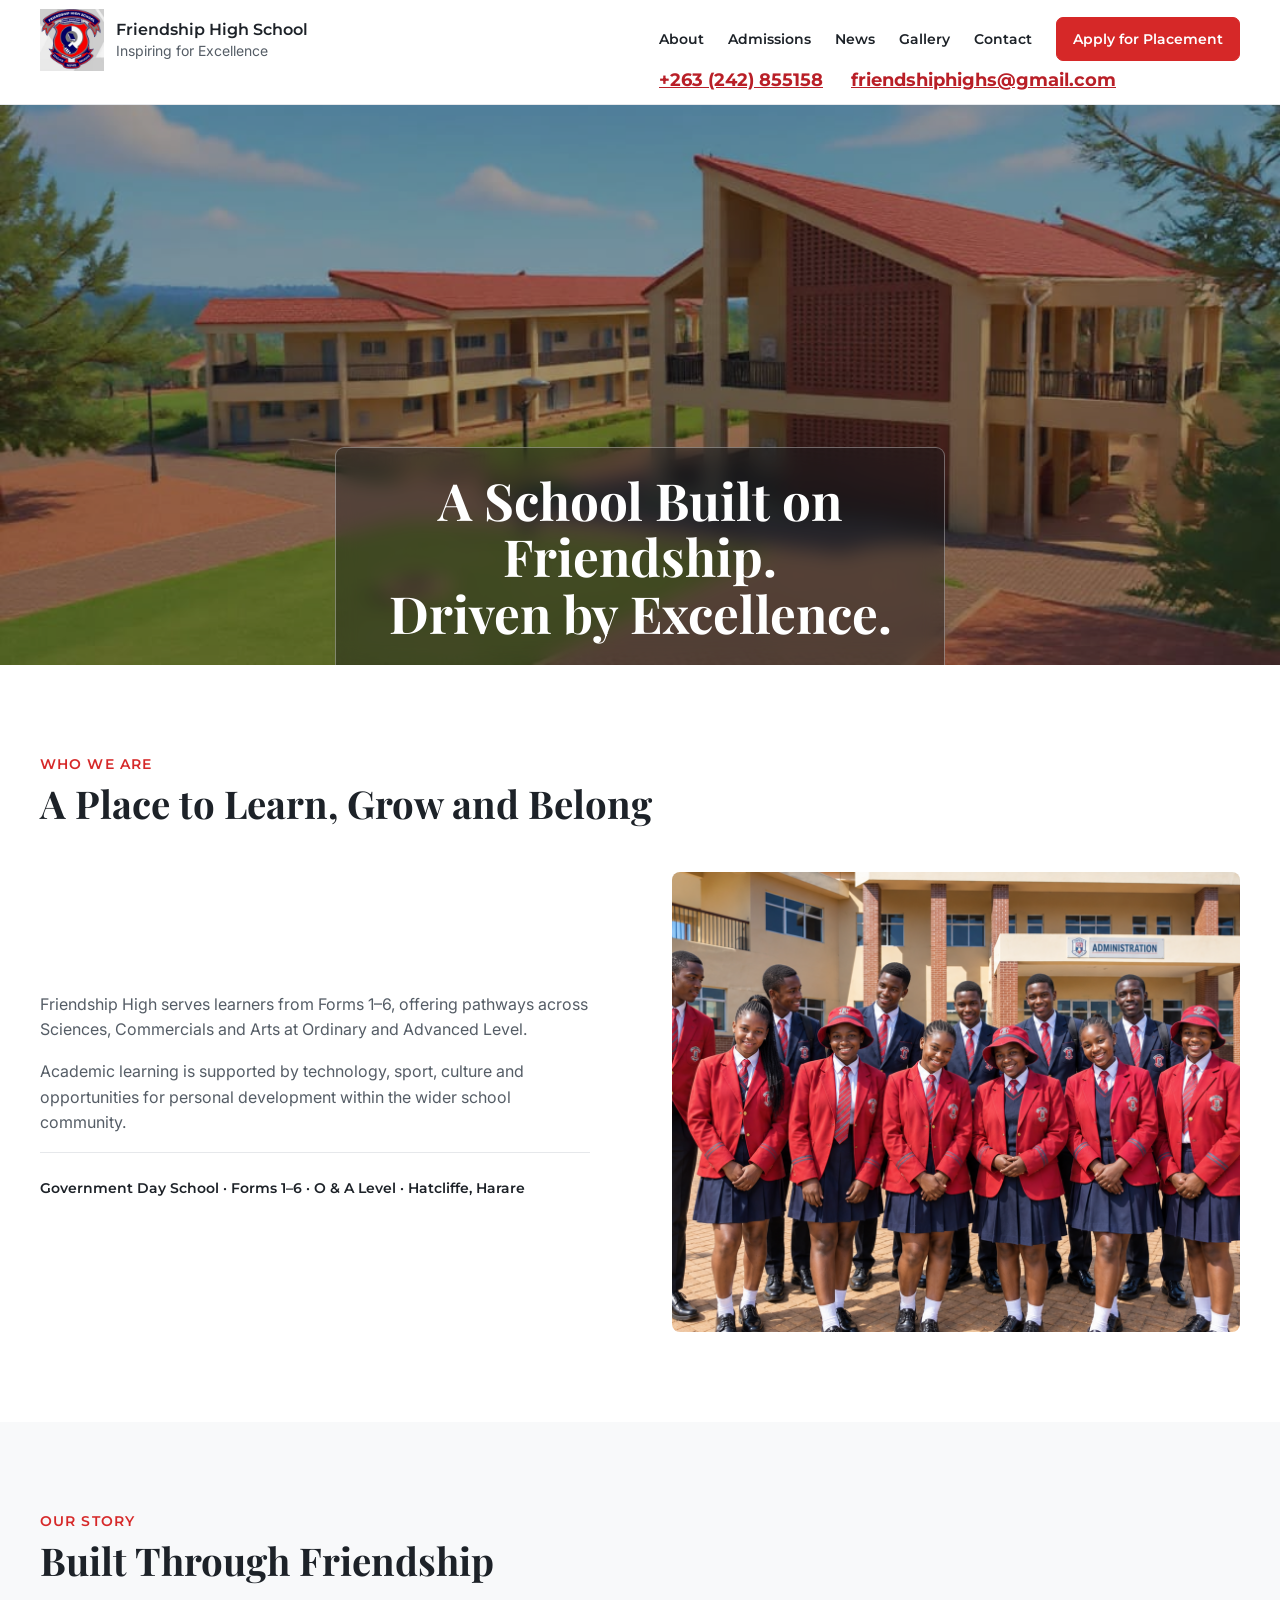
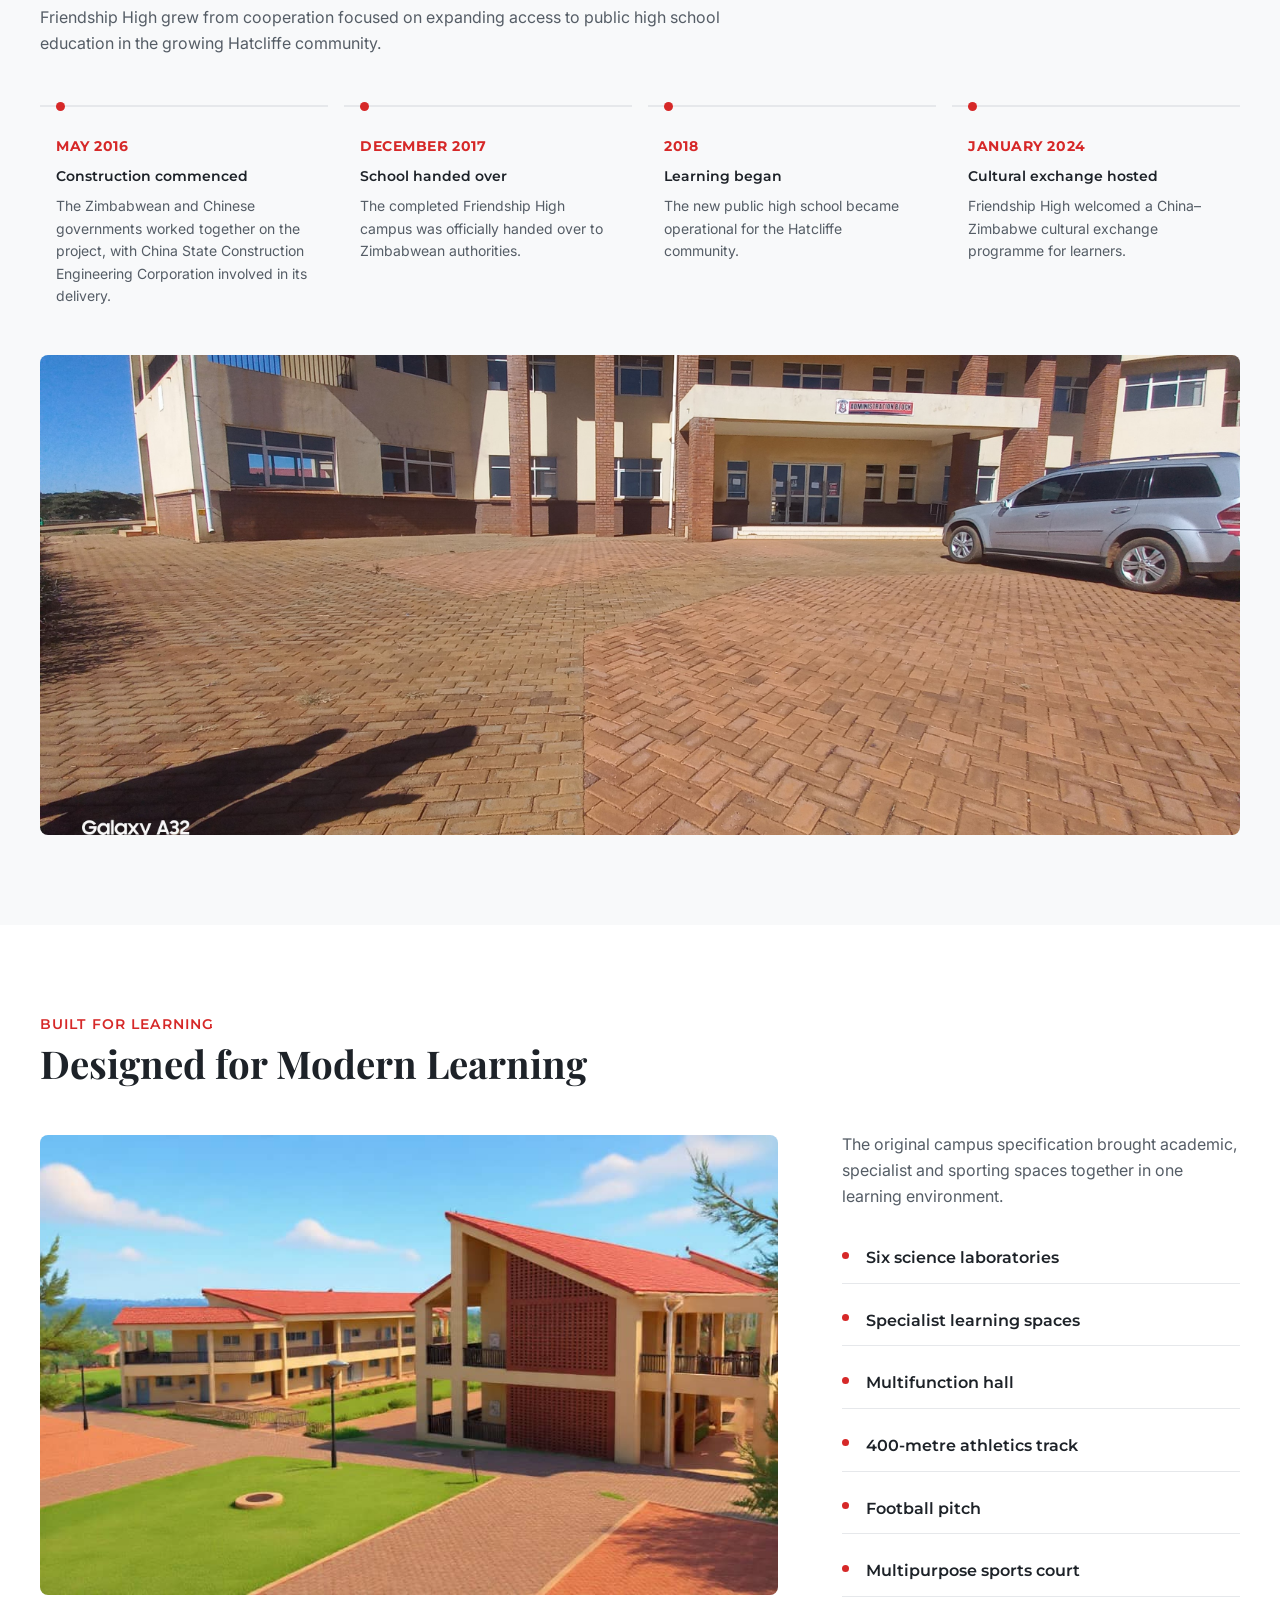
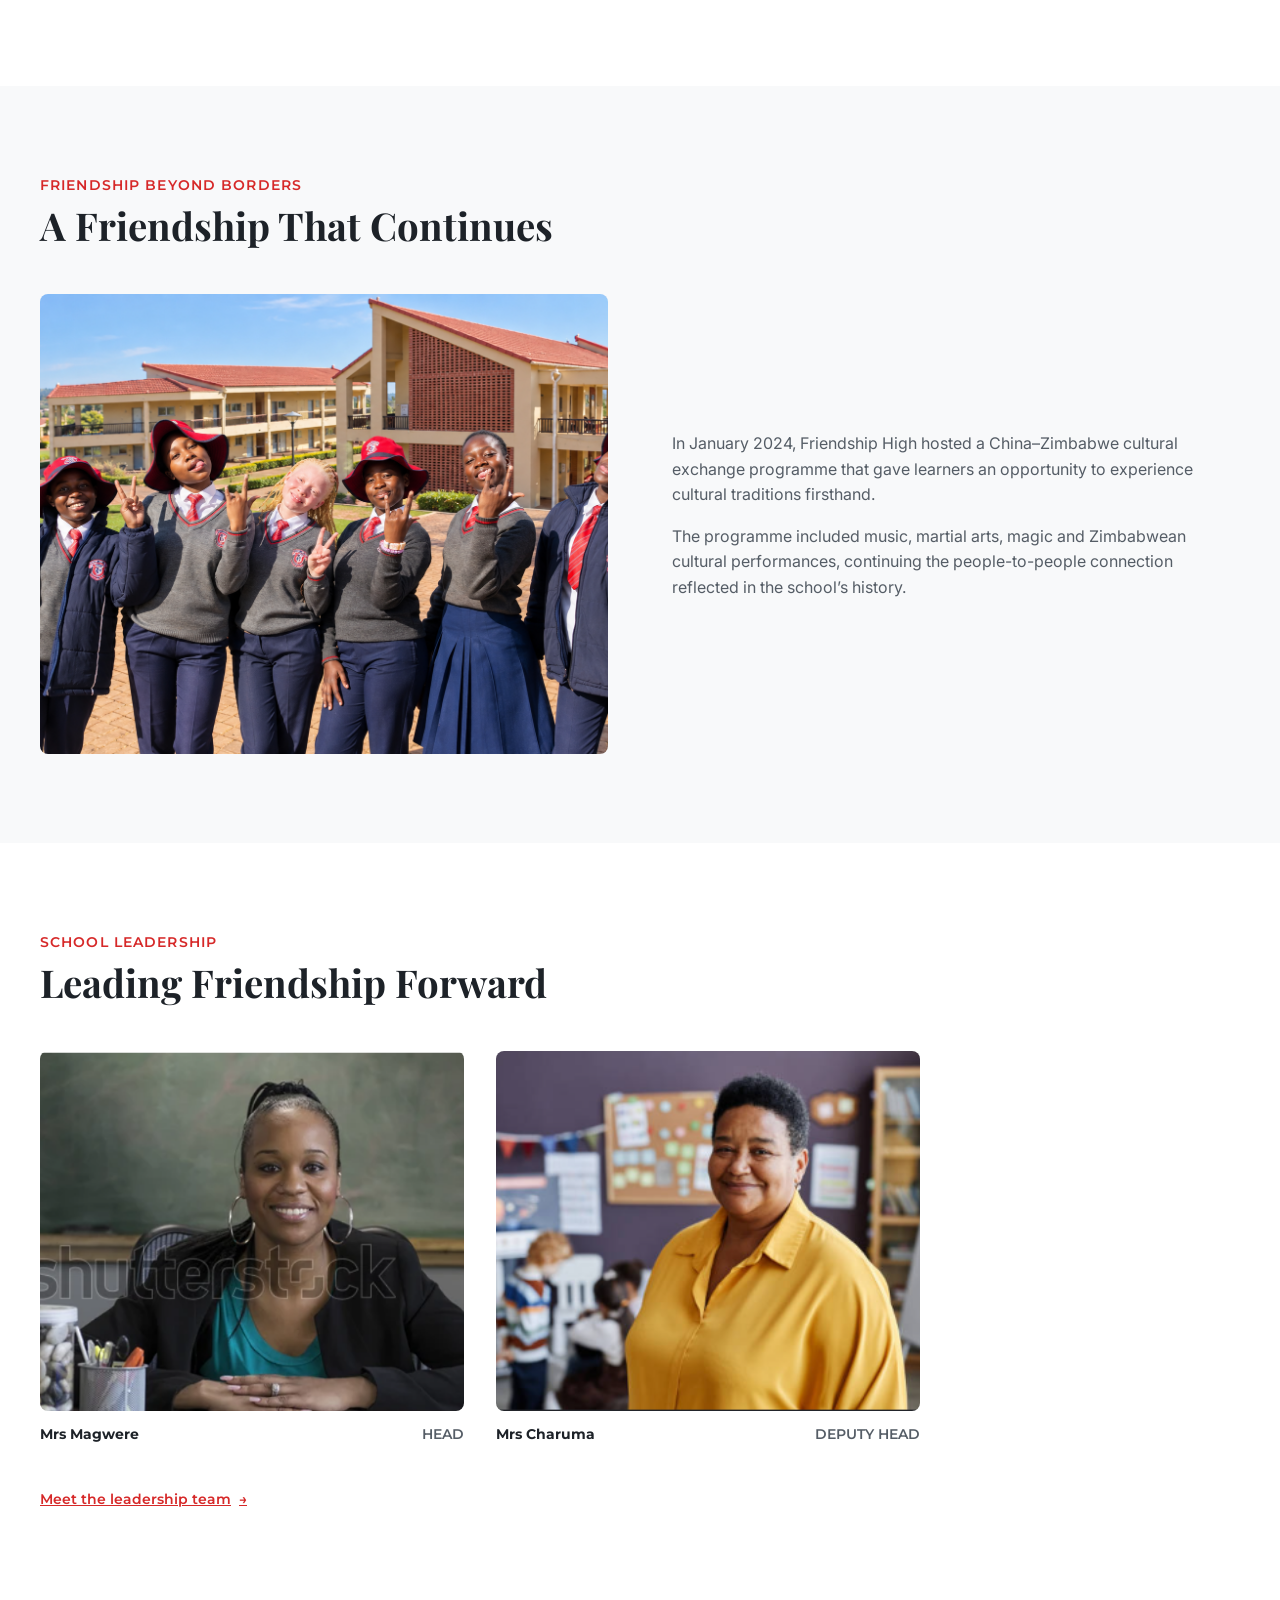
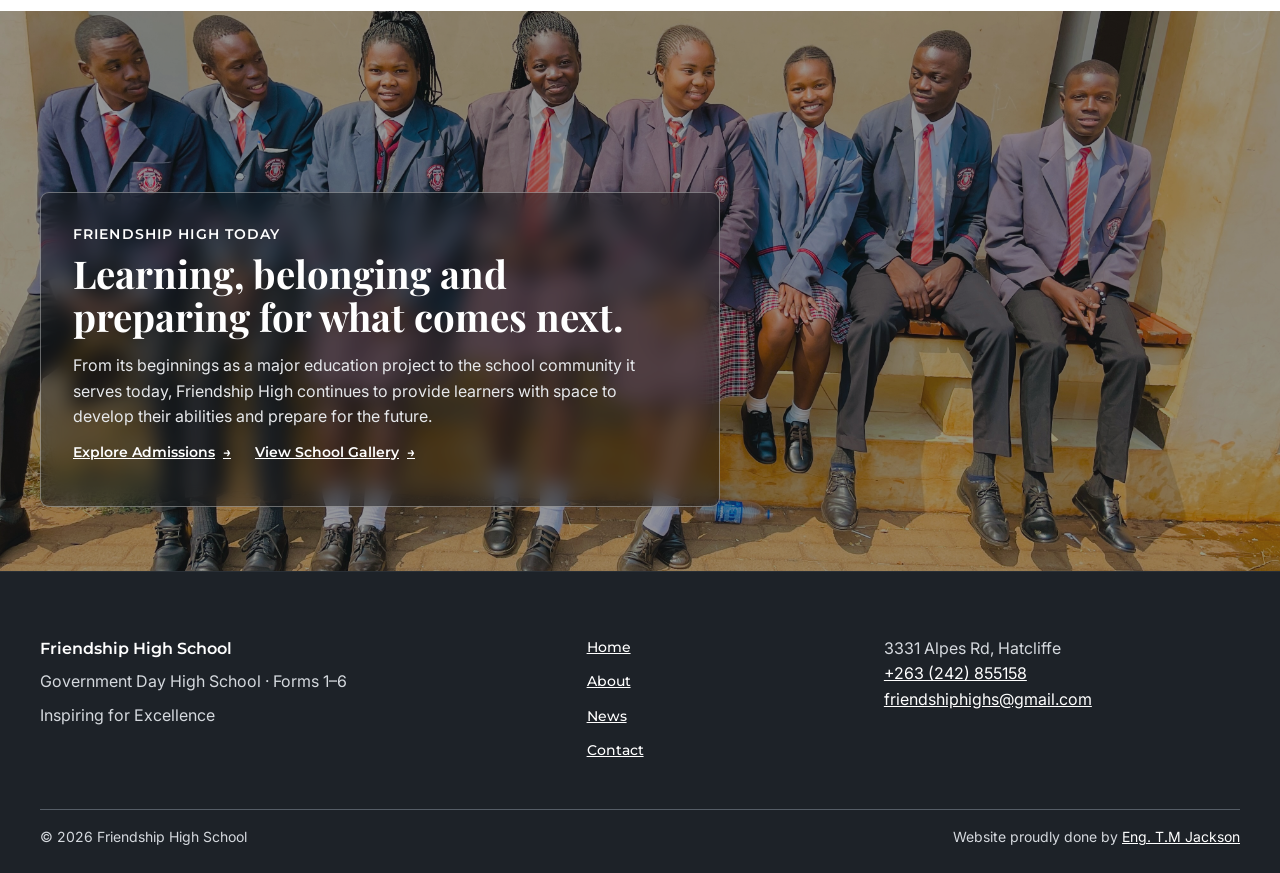
==== about.html @ 5ed2aac4 "Publish Friendship High School website" ====
<!doctype html>
<html lang="en">
<head>
  <meta charset="utf-8">
  <meta name="viewport" content="width=device-width, initial-scale=1">
  <meta name="description" content="Friendship High School, a government day high school in Hatcliffe, Harare.">
  <title>About Friendship High School | Hatcliffe, Harare</title>
  <link rel="preconnect" href="https://fonts.googleapis.com">
  <link rel="preconnect" href="https://fonts.gstatic.com" crossorigin>
  <link href="https://fonts.googleapis.com/css2?family=Inter:wght@400;500;600;700&amp;family=Montserrat:wght@500;600;700&amp;family=Playfair+Display:wght@600;700&amp;display=swap" rel="stylesheet">
  <link rel="stylesheet" href="static/css/main.css">
  <script src="static/js/main.js" defer></script>
</head>
<body>
  <a class="skip-link" href="#main-content">Skip to main content</a>

  <header class="site-header">
    <div class="container header-layout">
      <a class="school-mark" href="index.html" aria-label="Friendship High School home">
        <img class="school-logo" src="static/images/friendship-high-logo.png" alt="">
        <span>
          <strong>Friendship High School</strong>
          <small>Inspiring for Excellence</small>
        </span>
      </a>

      <button class="menu-toggle" type="button" aria-expanded="false" aria-controls="primary-navigation">
        <span class="menu-icon" aria-hidden="true"></span>
        <span>Menu</span>
      </button>

      <nav id="primary-navigation" class="primary-navigation" aria-label="Primary navigation">
        <a href="about.html" aria-current="page">About</a>
        <a href="admissions.html" >Admissions</a>
        <a href="news.html" >News</a>
        <a href="gallery.html" >Gallery</a>
        <a href="contact.html" >Contact</a>
        <a class="placement-link" href="admissions.html#application">Apply for Placement</a>
        <div class="header-contact-ticker" aria-label="School contact details">
          <div class="header-contact-ticker-track">
            <a href="tel:+263242855158">+263 (242) 855158</a>
            <a href="mailto:friendshiphighs@gmail.com">friendshiphighs@gmail.com</a>
          </div>
        </div>
      </nav>
    </div>
  </header>

  <main id="main-content">
    
<section class="about-hero" aria-labelledby="about-title">
  <img src="static/images/school-campus.jpg" alt="Friendship High School campus buildings and courtyard.">
  <div class="container about-hero-content">
    <div class="about-hero-panel">
      <h1 id="about-title">A School Built on Friendship.<br>Driven by Excellence.</h1>
    </div>
  </div>
</section>

<section class="section about-section" aria-labelledby="who-title">
  <div class="container">
    <div class="section-heading"><p class="eyebrow">Who we are</p><h2 id="who-title">A Place to Learn, Grow and Belong</h2></div>
    <div class="about-split">
      <div class="about-prose">
        <p>Friendship High serves learners from Forms 1–6, offering pathways across Sciences, Commercials and Arts at Ordinary and Advanced Level.</p>
        <p>Academic learning is supported by technology, sport, culture and opportunities for personal development within the wider school community.</p>
        <p class="about-facts">Government Day School <span aria-hidden="true">·</span> Forms 1–6 <span aria-hidden="true">·</span> O &amp; A Level <span aria-hidden="true">·</span> Hatcliffe, Harare</p>
      </div>
      <img class="about-editorial-image" src="static/images/homepage-experience-main-administration-2026-09.png" alt="Friendship High School learners gathered outside the administration building.">
    </div>
  </div>
</section>

<!-- Historical copy is based on contemporary Herald reporting and the AidData project record. -->
<section class="section about-section about-story" aria-labelledby="story-title">
  <div class="container">
    <div class="section-heading"><p class="eyebrow">Our story</p><h2 id="story-title">Built Through Friendship</h2></div>
    <p class="about-section-intro">Friendship High grew from cooperation focused on expanding access to public high school education in the growing Hatcliffe community.</p>
    <ol class="about-timeline" aria-label="Friendship High School history timeline">
      <li><time datetime="2016-05">May 2016</time><strong>Construction commenced</strong><span>The Zimbabwean and Chinese governments worked together on the project, with China State Construction Engineering Corporation involved in its delivery.</span></li>
      <li><time datetime="2017-12">December 2017</time><strong>School handed over</strong><span>The completed Friendship High campus was officially handed over to Zimbabwean authorities.</span></li>
      <li><time datetime="2018">2018</time><strong>Learning began</strong><span>The new public high school became operational for the Hatcliffe community.</span></li>
      <li><time datetime="2024-01">January 2024</time><strong>Cultural exchange hosted</strong><span>Friendship High welcomed a China–Zimbabwe cultural exchange programme for learners.</span></li>
    </ol>
    <img class="about-story-image" src="static/images/school-life-tile-4.jpg" alt="Friendship High School administration building and paved forecourt.">
  </div>
</section>

<section class="section about-section" aria-labelledby="facilities-title">
  <div class="container">
    <div class="section-heading"><p class="eyebrow">Built for learning</p><h2 id="facilities-title">Designed for Modern Learning</h2></div>
    <div class="about-facilities">
      <img class="about-editorial-image" src="static/images/school-campus.jpg" alt="Friendship High School buildings and courtyard.">
      <div class="about-prose">
        <p>The original campus specification brought academic, specialist and sporting spaces together in one learning environment.</p>
        <ul class="about-facility-list"><li>Six science laboratories</li><li>Specialist learning spaces</li><li>Multifunction hall</li><li>400-metre athletics track</li><li>Football pitch</li><li>Multipurpose sports court</li></ul>
      </div>
    </div>
  </div>
</section>

<section class="section about-section about-partnership" aria-labelledby="partnership-title">
  <div class="container">
    <div class="section-heading"><p class="eyebrow">Friendship beyond borders</p><h2 id="partnership-title">A Friendship That Continues</h2></div>
    <div class="about-split">
      <img class="about-editorial-image" src="static/images/homepage-experience-learners-campus-2026-09.png" alt="Six Friendship High School learners standing together on the school grounds.">
      <div class="about-prose"><p>In January 2024, Friendship High hosted a China–Zimbabwe cultural exchange programme that gave learners an opportunity to experience cultural traditions firsthand.</p><p>The programme included music, martial arts, magic and Zimbabwean cultural performances, continuing the people-to-people connection reflected in the school’s history.</p></div>
    </div>
  </div>
</section>

<section class="section about-section" aria-labelledby="about-leadership-title">
  <div class="container">
    <div class="section-heading"><p class="eyebrow">School leadership</p><h2 id="about-leadership-title">Leading Friendship Forward</h2></div>
    <div class="about-leadership-grid">
      <figure><img class="about-editorial-image" src="static/images/head-portrait-temporary.png" alt="Temporary portrait image for the Head, Mrs Magwere."><figcaption><strong>Mrs Magwere</strong><span>Head</span></figcaption></figure>
      <figure><img class="about-editorial-image" src="static/images/deputy-portrait-temporary.png" alt="Temporary portrait image for the Deputy Head, Mrs Charuma."><figcaption><strong>Mrs Charuma</strong><span>Deputy Head</span></figcaption></figure>
    </div>
    <a class="about-link about-leadership-link" href="index.html#leadership">Meet the leadership team <span aria-hidden="true">→</span></a>
  </div>
</section>

<section class="about-closing" aria-labelledby="about-closing-title">
  <img src="static/images/homepage-experience-main-2026-09.jpg" alt="Friendship High School learners seated together outside in school uniform.">
  <div class="container about-closing-content">
    <div class="about-hero-panel">
      <p class="eyebrow">Friendship High today</p>
      <h2 id="about-closing-title">Learning, belonging and preparing for what comes next.</h2>
      <p class="about-closing-copy">From its beginnings as a major education project to the school community it serves today, Friendship High continues to provide learners with space to develop their abilities and prepare for the future.</p>
      <div class="about-closing-actions"><a class="about-link" href="admissions.html">Explore Admissions <span aria-hidden="true">→</span></a><a class="about-link" href="gallery.html">View School Gallery <span aria-hidden="true">→</span></a></div>
    </div>
  </div>
</section>

  </main>

  <footer class="site-footer">
    <div class="container footer-layout">
      <div>
        <strong>Friendship High School</strong>
        <p>Government Day High School · Forms 1–6</p>
        <p>Inspiring for Excellence</p>
      </div>
      <nav aria-label="Footer navigation">
        <a href="index.html#welcome">Home</a>
        <a href="about.html">About</a>
        <a href="news.html">News</a>
        <a href="contact.html">Contact</a>
      </nav>
      <address>
        3331 Alpes Rd, Hatcliffe<br>
        <a href="tel:+263242855158">+263 (242) 855158</a><br>
        <a href="mailto:friendshiphighs@gmail.com">friendshiphighs@gmail.com</a>
      </address>
    </div>
    <div class="container footer-meta">
      <p>&copy; 2026 Friendship High School</p>
      <p>Website proudly done by <a href="https://www.linkedin.com/in/tapiwa-jackson-b3b08333b/" target="_blank" rel="noopener noreferrer">Eng. T.M Jackson</a></p>
    </div>
  </footer>
</body>
</html>
---- static/css/main.css ----
:root {
  --red-700: #b91f27;
  --red-600: #d62828;
  --red-500: #e2383f;
  --red-400: #ed555d;
  --charcoal-900: #1d2228;
  --charcoal-800: #292f36;
  --grey-700: #555d66;
  --grey-500: #7a8188;
  --grey-300: #d5d9de;
  --grey-200: #e6e8eb;
  --grey-100: #f4f5f6;
  --grey-50: #f8f9fa;
  --white: #ffffff;
  --color-primary: var(--red-600);
  --color-primary-hover: var(--red-700);
  --color-text: var(--charcoal-900);
  --color-text-secondary: var(--grey-700);
  --color-text-muted: var(--grey-500);
  --color-background: var(--white);
  --color-surface: var(--white);
  --color-surface-subtle: var(--grey-50);
  --color-border: var(--grey-200);
  --color-footer: var(--charcoal-900);
  --color-footer-secondary: var(--grey-300);
  --color-footer-link-hover: var(--red-400);
  --container-max: 1200px;
  --container: var(--container-max);
  --container-padding: clamp(1.25rem, 4vw, 2.5rem);
  --gutter: 32px;
  --section-space: clamp(4rem, 7vw, 6rem);
  --space-xs: .5rem;
  --space-sm: .75rem;
  --space-md: 1rem;
  --space-lg: 1.5rem;
  --space-xl: 2rem;
  --space-2xl: 3rem;
  --space-3xl: 4rem;
  --space-4xl: 6rem;
  --text-h1: clamp(2rem, 4vw, 3.5rem);
  --text-h2: clamp(1.7rem, 3vw, 2.5rem);
  --text-h3: clamp(1.15rem, 2vw, 1.5rem);
  --text-body: 1rem;
  --text-small: .875rem;
  --text-ui: clamp(.875rem, 1.05vw, .9375rem);
  --text-hero-link: clamp(1rem, 1.5vw, 1.125rem);
  --text-readable-label: clamp(.875rem, 1.1vw, 1rem);
  --font-heading: "Playfair Display", Georgia, serif;
  --font-ui: "Montserrat", Arial, sans-serif;
  --font-body: "Inter", Arial, sans-serif;
}

* { box-sizing: border-box; }
html { scroll-behavior: smooth; }
body { margin: 0; color: var(--color-text); background: var(--color-background); font-family: var(--font-body); font-size: var(--text-body); font-weight: 400; line-height: 1.6; }
h1, h2 { color: var(--color-text); font-family: var(--font-heading); font-weight: 700; }
h3 { color: var(--color-text); font-family: var(--font-ui); font-size: var(--text-h3); font-weight: 600; line-height: 1.3; }
a { color: inherit; }
a:hover { color: var(--color-primary); text-decoration: underline; }
a:focus-visible, button:focus-visible { outline: 3px solid var(--color-primary); outline-offset: 3px; }
.container { width: min(calc(100% - (var(--container-padding) * 2)), var(--container-max)); margin-inline: auto; }
.skip-link { position: fixed; top: 8px; left: 8px; z-index: 10; padding: 10px 14px; background: var(--white); transform: translateY(-150%); }
.skip-link:focus { transform: translateY(0); }

.site-header { border-bottom: 1px solid var(--color-border); background: var(--color-surface); }
.header-layout { min-height: 104px; display: flex; align-items: flex-start; justify-content: space-between; gap: var(--space-lg); padding-top: 8px; }
.school-mark { display: flex; align-items: center; gap: var(--space-sm); text-decoration: none; line-height: 1.2; }
.school-mark strong, .school-mark small { display: block; }
.school-mark strong { font-family: var(--font-ui); font-weight: 600; }
.school-mark small { margin-top: 4px; color: var(--color-text-secondary); font-size: var(--text-small); }
.school-logo { display: block; width: 64px; height: 64px; flex: 0 0 auto; object-fit: contain; }
.primary-navigation { position: relative; display: flex; align-items: center; gap: var(--space-lg); margin-top: 9px; }
.primary-navigation > a { padding-block: 10px; text-decoration: none; transition: color 180ms ease; }
.primary-navigation > a:hover, .primary-navigation > a:focus-visible { color: var(--color-primary); text-decoration: underline; text-decoration-color: var(--color-primary); text-decoration-thickness: 1px; text-underline-offset: 3px; }
.header-contact-ticker { position: absolute; top: calc(100% + 4px); left: 0; width: 100%; height: 30px; overflow: hidden; background: var(--color-surface); color: var(--color-primary-hover); font-size: var(--text-hero-link); font-weight: 700; line-height: 30px; white-space: nowrap; }
.header-contact-ticker-track { position: absolute; display: flex; width: max-content; gap: 28px; animation: contact-ticker 12s linear infinite; }
.header-contact-ticker a:hover { color: var(--color-primary-hover); text-decoration-thickness: 2px; }
.header-contact-ticker:hover .header-contact-ticker-track { animation-play-state: paused; }
.header-contact-ticker:focus-within { height: auto; overflow: visible; white-space: normal; }
.header-contact-ticker:focus-within .header-contact-ticker-track { position: static; width: auto; flex-wrap: wrap; gap: 4px 20px; animation: none; transform: none; }
.primary-navigation, .menu-toggle { font-family: var(--font-ui); font-size: var(--text-ui); font-weight: 600; }
.placement-link, .primary-action { display: inline-block; border: 1px solid var(--color-border); border-radius: 7px; padding: 10px 16px; text-decoration: none; transition: background-color 180ms ease, border-color 180ms ease, transform 180ms ease; }
.primary-navigation .placement-link { border-color: var(--color-primary); background: var(--color-primary); color: var(--white); }
.primary-navigation .placement-link:hover { border-color: var(--color-primary-hover); background: var(--color-primary-hover); color: var(--white); text-decoration: underline; text-decoration-color: var(--white); transform: translateY(-2px); }
.primary-navigation .placement-link:focus-visible { outline-color: var(--charcoal-900); color: var(--white); text-decoration: underline; }
.menu-toggle { display: none; min-height: 44px; border: 1px solid var(--color-border); border-radius: 7px; background: var(--color-surface); padding: 8px 12px; }

.section { padding-block: var(--section-space); }
.section-heading { margin-bottom: var(--space-xl); }
.section-heading h2, .hero h1 { margin: 0; font-family: var(--font-heading); font-weight: 700; line-height: 1.1; }
.section-heading h2 { font-size: var(--text-h2); }
.eyebrow { margin: 0 0 var(--space-xs); color: var(--color-primary); font-family: var(--font-ui); font-size: var(--text-small); font-weight: 600; line-height: 1.4; letter-spacing: .08em; text-transform: uppercase; }
.hero { padding-block: 0; }
.hero-layout { display: grid; width: 100%; max-width: none; min-height: 520px; }
.hero-layout > * { grid-area: 1 / 1; }
.hero-layout::after { content: ""; grid-area: 1 / 1; z-index: 0; background: color-mix(in srgb, var(--charcoal-900) 16%, transparent); pointer-events: none; }
.hero-copy { position: relative; z-index: 1; width: 100%; max-width: var(--container); min-height: 520px; margin-inline: auto; }
.hero-welcome { position: absolute; bottom: 0; left: 50%; width: min(520px, calc(100% - 360px)); padding: 18px 24px; border: 1px solid rgba(255, 255, 255, .35); border-bottom: 0; border-radius: 9px 9px 0 0; background: rgba(20, 24, 28, .45); backdrop-filter: blur(10px) brightness(.65); color: var(--white); text-align: center; text-shadow: 0 1px 2px rgba(20, 24, 28, .8); transform: translateX(-50%); }
.hero .hero-welcome h1 { max-width: none; color: var(--white); font-size: var(--text-h1); line-height: 1.05; }
.hero-welcome h1 span { display: block; }
.hero-welcome .eyebrow { margin-bottom: 6px; font-size: var(--text-small); color: var(--white); }
.hero-trending { position: absolute; z-index: 2; padding: 6px 10px; border-radius: 9px; background: rgba(20, 24, 28, .45); box-shadow: inset 0 0 0 1px rgba(255, 255, 255, .35); backdrop-filter: blur(10px) brightness(.65); color: var(--white); font-family: var(--font-ui); font-size: var(--text-hero-link); font-weight: 700; text-shadow: 0 1px 2px rgba(20, 24, 28, .8); }
.hero-trending:hover { color: var(--white); text-decoration-thickness: 2px; }
.hero-contact-ticker { position: absolute; z-index: 2; top: 18px; left: var(--gutter); display: none; width: calc(100% - (var(--gutter) * 2)); height: 38px; overflow: hidden; border-radius: 9px; background: rgba(20, 24, 28, .45); box-shadow: inset 0 0 0 1px rgba(255, 255, 255, .35); backdrop-filter: blur(10px) brightness(.65); color: var(--white); font-family: var(--font-ui); font-size: var(--text-hero-link); font-weight: 700; line-height: 38px; text-shadow: 0 1px 2px rgba(20, 24, 28, .8); white-space: nowrap; }
.hero-contact-ticker-track { position: absolute; display: flex; width: max-content; gap: 28px; animation: contact-ticker 12s linear infinite; }
.hero-contact-ticker a:hover { color: var(--white); text-decoration-thickness: 2px; }
.hero-trending:focus-visible, .hero-contact-ticker a:focus-visible { outline-color: var(--white); }
.hero-contact-ticker:hover .hero-contact-ticker-track, .hero-contact-ticker:focus-within .hero-contact-ticker-track { animation-play-state: paused; }
.hero-contact-ticker:focus-within { height: auto; overflow: visible; white-space: normal; }
.hero-contact-ticker:focus-within .hero-contact-ticker-track { position: static; width: auto; flex-wrap: wrap; gap: 4px 20px; animation: none; transform: none; }
.hero-trending { top: 62%; right: var(--gutter); transform: translateY(-50%); }
@keyframes contact-ticker {
  from { left: 0; transform: translateX(-100%); }
  to { left: 100%; transform: translateX(0); }
}
.hero h1 { max-width: 650px; font-size: var(--text-h1); }
.lead { max-width: 540px; margin: 20px 0 28px; font-size: var(--text-body); }
.image-placeholder { display: grid; place-items: center; min-height: 160px; border: 1px solid var(--color-border); background: var(--grey-100); color: var(--color-text-secondary); text-align: center; padding: 16px; }
.hero-video { display: block; width: 100%; height: 520px; object-fit: cover; background: var(--charcoal-900); }

.identity { padding-block: 0; background: var(--color-surface); }
.foundation-statements .eyebrow { margin-bottom: 12px; color: var(--color-primary); font-size: var(--text-readable-label); line-height: 1.4; }
.foundation-statements p:last-child { color: var(--color-text-secondary); }
.identity .container { width: min(calc(100% - (var(--container-padding) * 2)), var(--container-max)); }
.foundation-statements { display: grid; grid-template-columns: minmax(0, 1fr) minmax(0, 1fr); align-items: start; gap: var(--space-2xl); width: min(100%, 960px); margin: 0 auto; padding: var(--section-space) 0 var(--space-xl); }
.foundation-statements article { padding-right: 0; }
.foundation-statements article + article { padding-left: var(--space-lg); border-left: 1px solid var(--color-border); }
.foundation-statements p:last-child { max-width: 46ch; margin: 0; }
.foundation-visual { width: min(100%, var(--container-max)); margin: 0 auto; }
.foundation-visual a { display: block; }
.foundation-visual img { display: block; width: 100%; height: auto; }
.visually-hidden { position: absolute; width: 1px; height: 1px; padding: 0; margin: -1px; overflow: hidden; clip: rect(0, 0, 0, 0); white-space: nowrap; border: 0; }

.experience { background: var(--color-surface); }
.experience-grid { display: grid; grid-template-columns: minmax(0, 1.7fr) minmax(0, 1fr); gap: var(--space-md); }
.experience-main-picture, .experience-main { display: block; width: 100%; }
.experience-main-picture { align-self: start; overflow: hidden; border-radius: 8px; }
.experience-main { height: auto; aspect-ratio: 16 / 9; object-fit: cover; object-position: center; }
.experience-supporting { display: grid; grid-template-columns: minmax(0, 1fr) minmax(0, 1fr); gap: var(--space-md); }
.experience-visual { position: relative; min-width: 0; overflow: hidden; border-radius: 8px; }
.experience-visual picture { display: block; width: 100%; height: 100%; }
.experience-supporting .experience-visual { min-height: 160px; }
.experience-supporting img { display: block; width: 100%; height: 100%; min-height: 160px; border-radius: 8px; object-fit: cover; }
.experience-image-link { position: absolute; z-index: 1; bottom: 0; left: 50%; display: inline-flex; min-height: 44px; max-width: calc(100% - 20px); align-items: center; justify-content: center; padding: 10px 16px; border: 1px solid rgba(255,255,255,.48); border-bottom: 0; border-radius: 8px 8px 0 0; background: rgba(20,24,28,.48); backdrop-filter: blur(10px); color: var(--white); font-family: var(--font-ui); font-size: var(--text-small); font-weight: 700; line-height: 1.2; letter-spacing: .06em; text-align: center; text-decoration: none; text-shadow: 0 1px 2px rgba(20,24,28,.8); text-transform: uppercase; transform: translateX(-50%); transition: background-color 180ms ease, transform 180ms ease; }
.experience-image-link:hover { background: rgba(20,24,28,.68); color: var(--white); text-decoration: none; transform: translate(-50%,-2px); }
.experience-image-link:focus-visible { outline-color: var(--white); }
.leadership { background: var(--color-footer); color: var(--white); }
.leadership .eyebrow { color: var(--color-primary); }
.leadership h2, .leadership h3 { color: var(--white); }
.leadership-layout { display: grid; grid-template-columns: minmax(0, .55fr) minmax(0, 1.45fr); gap: var(--space-3xl); align-items: start; }
.leadership-heading { margin: 0; }
.leadership-profiles { display: grid; grid-template-columns: minmax(0, 1fr) minmax(0, 1fr); gap: var(--space-xl); }
.leader-profile { margin: 0; }
.leader-photo { display: block; width: 100%; height: 280px; margin-bottom: var(--space-md); border-radius: 8px; object-fit: cover; object-position: center top; }
.leader-role { margin: 0 0 var(--space-xs); color: var(--color-footer-secondary); font-family: var(--font-ui); font-size: var(--text-small); font-weight: 600; line-height: 1.4; letter-spacing: .08em; text-transform: uppercase; }
.leader-profile h3 { margin: 0 0 var(--space-xs); font-family: var(--font-ui); font-size: var(--text-h3); font-weight: 600; }
.leader-profile p:last-child { margin: 0; color: var(--color-footer-secondary); }
.staff-profile-actions { grid-column: 2; display: flex; align-items: center; gap: var(--space-lg); padding-top: var(--space-lg); border-top: 1px solid var(--grey-700); font-family: var(--font-ui); font-size: var(--text-ui); }
.staff-profile-actions span { margin-right: auto; font-weight: 600; }
.staff-profile-actions a { color: var(--white); font-weight: 600; }
.staff-profile-actions a:hover, .staff-profile-actions a:focus-visible { color: var(--color-footer-link-hover); }
.staff-profile-actions a:focus-visible { outline-color: var(--color-footer-link-hover); }
.news { padding-bottom: calc(var(--section-space) + var(--space-4xl) + var(--space-2xl)); background: var(--color-surface); }
.news .placeholder-label { color: var(--color-primary); }
.news-item p:last-child { color: var(--color-text-secondary); }
.news-heading-row { display: flex; align-items: end; justify-content: space-between; gap: var(--space-xl); margin-bottom: var(--space-xl); }
.news-heading-row .section-heading { margin-bottom: 0; }
.news-all-link { display: inline-flex; min-height: 44px; align-items: center; color: var(--color-primary); font-family: var(--font-ui); font-size: var(--text-ui); font-weight: 600; }
.news-all-link:hover { color: var(--color-primary-hover); }
.news-list { display: grid; grid-template-columns: minmax(0, 1fr) minmax(0, 1fr); gap: var(--space-xl); }
.news-item { display: flex; overflow: hidden; flex-direction: column; border: 1px solid rgba(213,217,222,.95); border-radius: 26px; background: rgba(230,232,235,.82); box-shadow: 0 4px 16px rgba(29,34,40,.11), inset 0 1px 0 rgba(255,255,255,.72); backdrop-filter: blur(10px); transition: box-shadow 180ms ease, transform 180ms ease; }
.news-item:hover { transform: translateY(-2px); }
.news-item:hover { box-shadow: 0 7px 20px rgba(29,34,40,.14); }
.news-item h3 { margin: var(--space-xs) 0 var(--space-sm); }
.news-item h3, .placeholder-label, .contact-details strong, .footer-layout strong { font-family: var(--font-ui); font-weight: 600; }
.news-item p { margin-block: 0; }
.news-image { display: block; width: 100%; height: 240px; object-fit: cover; }
.news-item-copy { padding: var(--space-xl); }
.placeholder-label { font-size: var(--text-readable-label); font-weight: 600; line-height: 1.4; text-transform: uppercase; letter-spacing: .06em; }
.location { border-top: 1px solid var(--color-border); background: var(--color-surface-subtle); }
.location .eyebrow { color: var(--color-primary); }
.contact-details a, .location-map a { color: var(--color-primary); }
.contact-details a:hover, .location-map a:hover { color: var(--color-primary-hover); }
.location-layout { display: grid; grid-template-columns: minmax(0, .9fr) minmax(0, 1.1fr); gap: var(--space-3xl); align-items: start; }
.location h2 { margin: 0; }
.contact-details { color: var(--color-text-secondary); font-style: normal; }
.contact-details strong { color: var(--color-text); }
.contact-details p { margin-block: var(--space-md); }
.contact-details p:first-child { margin-top: var(--space-lg); }
.location-map iframe { display: block; width: 100%; height: 390px; border: 0; border-radius: 8px; }
.location-map a { display: inline-block; margin-top: var(--space-sm); font-family: var(--font-ui); font-size: var(--text-ui); font-weight: 600; }

.site-footer { padding-block: var(--space-3xl) var(--space-lg); border-top: 1px solid var(--charcoal-800); background: var(--color-footer); color: var(--white); }
.site-footer p, .site-footer address { color: var(--color-footer-secondary); }
.site-footer a { color: var(--white); }
.site-footer a:hover, .site-footer a:focus-visible { color: var(--color-footer-link-hover); text-decoration: underline; }
.site-footer a:focus-visible { outline-color: var(--color-footer-link-hover); }
.footer-layout { display: grid; grid-template-columns: minmax(0, 1.4fr) minmax(0, .7fr) minmax(0, 1fr); align-items: start; gap: var(--space-2xl); }
.footer-layout p { margin-block: 8px; }
.footer-layout nav { display: grid; align-content: start; gap: var(--space-sm); font-family: var(--font-ui); font-size: var(--text-small); font-weight: 500; }
.footer-layout address { font-style: normal; }
.copyright { margin-top: var(--space-2xl); padding-top: var(--space-md); border-top: 1px solid var(--grey-700); font-size: var(--text-small); }
.footer-meta { display: flex; justify-content: space-between; gap: var(--space-lg); margin-top: var(--space-2xl); padding-top: var(--space-md); border-top: 1px solid var(--grey-700); font-size: var(--text-small); }
.footer-meta p { margin: 0; }

/* About page: editorial layouts built on the shared type, colour and spacing system. */
.about-hero, .about-closing { position: relative; display: grid; min-height: clamp(420px, 48vw, 560px); overflow: hidden; isolation: isolate; }
.about-hero > img, .about-closing > img { position: absolute; z-index: -2; inset: 0; display: block; width: 100%; height: 100%; object-fit: cover; }
.about-hero::before, .about-closing::before { position: absolute; z-index: -1; inset: 0; content: ""; background: rgba(20, 24, 28, .42); }
.about-hero-content, .about-closing-content { display: flex; align-items: end; padding-block: var(--space-3xl); }
.about-hero-panel { max-width: 680px; padding: var(--space-xl); border: 1px solid rgba(255, 255, 255, .35); border-radius: 9px; background: rgba(20, 24, 28, .45); backdrop-filter: blur(10px); color: var(--white); }
.about-hero .about-hero-content { justify-content: center; padding-bottom: 0; }
.about-hero .about-hero-panel { width: min(610px, 100%); padding: clamp(16px, 2vw, 24px) clamp(20px, 3vw, 36px); border-bottom: 0; border-radius: 9px 9px 0 0; background: rgba(20, 24, 28, .4); text-align: center; }
.about-hero-panel .eyebrow { color: var(--white); }
.about-hero h1, .about-closing h2 { margin: 0; color: var(--white); font-family: var(--font-heading); font-weight: 700; line-height: 1.1; }
.about-hero h1 { font-size: var(--text-h1); }
.about-hero-intro { max-width: 58ch; margin: var(--space-md) auto 0; color: var(--white); }
.about-closing h2 { font-size: var(--text-h2); }
.about-section .section-heading { margin-bottom: var(--space-2xl); }
.about-split { display: grid; grid-template-columns: repeat(2, minmax(0, 1fr)); align-items: center; gap: var(--space-3xl); }
.about-prose { max-width: 55ch; }
.about-prose > p:first-child { margin-top: 0; }
.about-prose p { color: var(--color-text-secondary); }
.about-editorial-image { display: block; width: 100%; height: clamp(300px, 36vw, 460px); border-radius: 8px; object-fit: cover; }
.about-facts { padding-top: var(--space-lg); border-top: 1px solid var(--color-border); color: var(--color-text) !important; font-family: var(--font-ui); font-size: var(--text-small); font-weight: 600; }
.about-section-intro { max-width: 68ch; margin: calc(-1 * var(--space-lg)) 0 var(--space-2xl); color: var(--color-text-secondary); }
.about-upcoming { display: inline-flex; flex-wrap: wrap; gap: var(--space-xs); align-items: baseline; margin-top: var(--space-lg); color: var(--color-text); font-family: var(--font-ui); font-size: var(--text-ui); font-weight: 600; }
.about-upcoming span { color: var(--color-text-secondary); font-family: var(--font-body); font-size: var(--text-small); font-weight: 400; }
.about-draft-note { color: var(--color-text-secondary); }
.about-story { background: var(--color-surface-subtle); }
.about-timeline { display: grid; grid-template-columns: repeat(4, minmax(0, 1fr)); gap: var(--space-md); margin: var(--space-2xl) 0; padding: 0; list-style: none; }
.about-timeline li { min-width: 0; padding: var(--space-lg) var(--space-md) 0; border-top: 2px solid var(--color-border); }
.about-timeline li::before { display: block; width: 9px; height: 9px; margin: calc(-1 * var(--space-lg) - 5px) 0 var(--space-lg); border-radius: 50%; background: var(--color-primary); content: ""; }
.about-timeline time, .about-timeline strong, .about-timeline span { display: block; }
.about-timeline time { margin-bottom: var(--space-xs); color: var(--color-primary); font-family: var(--font-ui); font-size: var(--text-small); font-weight: 700; letter-spacing: .04em; text-transform: uppercase; }
.about-timeline strong { font-family: var(--font-ui); font-size: var(--text-ui); font-weight: 600; }
.about-timeline span { margin-top: var(--space-xs); color: var(--color-text-secondary); font-size: var(--text-small); }
.about-story-image { display: block; width: 100%; height: clamp(280px, 40vw, 480px); border-radius: 8px; object-fit: cover; object-position: center 58%; }
.about-history-detail { align-items: start; }
.about-media-placeholder { display: grid; min-height: 280px; place-items: center; padding: var(--space-xl); border: 1px solid var(--color-border); border-radius: 8px; background: var(--grey-100); color: var(--color-text-secondary); text-align: center; }
.about-facilities { display: grid; grid-template-columns: minmax(0, 1.3fr) minmax(0, .7fr); align-items: center; gap: var(--space-3xl); }
.about-facility-list { display: grid; gap: var(--space-sm); margin: var(--space-lg) 0 0; padding: 0; list-style: none; }
.about-facility-list li { position: relative; padding: var(--space-sm) 0 var(--space-sm) var(--space-lg); border-bottom: 1px solid var(--color-border); color: var(--color-text); font-family: var(--font-ui); font-weight: 600; }
.about-facility-list li::before { position: absolute; top: 1.15rem; left: 0; width: 7px; height: 7px; border-radius: 50%; background: var(--color-primary); content: ""; }
.about-statement-grid { display: grid; grid-template-columns: repeat(2, minmax(0, 1fr)); gap: var(--space-3xl); }
.about-statement-grid article + article { padding-left: var(--space-2xl); border-left: 1px solid var(--color-border); }
.about-statement-grid p:last-child { max-width: 50ch; margin-bottom: 0; color: var(--color-text-secondary); }
.about-values { grid-template-columns: minmax(0, 1.25fr) minmax(0, .75fr); }
.about-values a, .about-values img { display: block; width: 100%; }
.about-values img { height: auto; }
.about-values h3, .about-leadership h3 { margin-top: 0; }
.about-partnership { background: var(--color-surface-subtle); }
.about-leadership { grid-template-columns: minmax(0, .8fr) minmax(0, 1.2fr); }
.about-leadership figure { margin: 0; }
.about-leadership img { height: 360px; object-position: center top; }
.about-leadership figcaption { margin-top: var(--space-sm); color: var(--color-text-secondary); font-family: var(--font-ui); font-size: var(--text-small); font-weight: 600; }
.about-leadership-grid { display: grid; grid-template-columns: repeat(2, minmax(0, 1fr)); gap: var(--space-xl); width: min(100%, 880px); }
.about-leadership-grid figure { margin: 0; }
.about-leadership-grid img { height: 360px; object-position: center top; }
.about-leadership-grid figcaption { display: flex; justify-content: space-between; gap: var(--space-md); margin-top: var(--space-sm); color: var(--color-text-secondary); font-family: var(--font-ui); font-size: var(--text-small); }
.about-leadership-grid figcaption strong { color: var(--color-text); font-size: var(--text-ui); }
.about-leadership-grid figcaption span { font-weight: 600; text-transform: uppercase; }
.about-leadership-link { margin-top: var(--space-xl); }
.about-link { display: inline-flex; min-height: 44px; align-items: center; gap: var(--space-xs); color: var(--color-primary); font-family: var(--font-ui); font-size: var(--text-ui); font-weight: 600; }
.about-closing-actions { display: flex; flex-wrap: wrap; gap: var(--space-lg); }
.about-closing-copy { max-width: 60ch; margin: var(--space-md) 0 0; color: var(--grey-200); }
.about-closing-actions .about-link { color: var(--white); }
.about-closing-actions .about-link:hover, .about-closing-actions .about-link:focus-visible { color: var(--color-footer-link-hover); }
.about-closing .about-upcoming { color: var(--white); }
.about-closing .about-upcoming span { color: var(--grey-300); }

/* Admissions page */
.admissions-hero { position: relative; display: grid; min-height: 560px; overflow: hidden; isolation: isolate; }
.admissions-hero > img { position: absolute; z-index: -2; inset: 0; width: 100%; height: 100%; object-fit: cover; object-position: center 55%; }
.admissions-hero::before { position: absolute; z-index: -1; inset: 0; background: rgba(20, 24, 28, .24); content: ""; }
.admissions-hero-content { display: flex; align-items: end; justify-content: center; padding-block: var(--space-3xl) 0; }
.admissions-hero-panel { width: min(650px, 100%); padding: clamp(18px, 2.5vw, 28px) clamp(20px, 3vw, 36px); border: 1px solid rgba(255,255,255,.35); border-bottom: 0; border-radius: 9px 9px 0 0; background: rgba(20,24,28,.42); backdrop-filter: blur(10px); color: var(--white); text-align: center; }
.admissions-hero-panel .eyebrow, .admissions-hero-panel h1 { color: var(--white); }
.admissions-hero-panel h1 { margin: 0; font-family: var(--font-heading); font-size: var(--text-h1); line-height: 1.08; }
.admissions-hero-panel > p:not(.eyebrow) { max-width: 52ch; }
.admissions-hero-actions { display: flex; flex-wrap: wrap; align-items: center; justify-content: center; gap: var(--space-lg); margin-top: var(--space-lg); font-family: var(--font-ui); font-weight: 600; }
.admissions-primary { border-color: var(--color-primary); background: var(--color-primary); color: var(--white); }
.admissions-primary:hover { border-color: var(--color-primary-hover); background: var(--color-primary-hover); color: var(--white); transform: translateY(-2px); }
.admissions-section .section-heading > p:last-child, .admissions-lead { max-width: 68ch; color: var(--color-text-secondary); }
.admissions-intro { display: grid; grid-template-columns: minmax(0,.8fr) minmax(0,1.2fr); gap: var(--space-3xl); }
.admissions-intro .admissions-facts { grid-column: 1 / -1; }
.admissions-facts { display: grid; grid-template-columns: repeat(3,minmax(0,1fr)); margin: 0; border-block: 1px solid var(--color-border); }
.admissions-facts div { padding: var(--space-lg); }
.admissions-facts div + div { border-left: 1px solid var(--color-border); }
.admissions-facts dt, .entry-label { font-family: var(--font-ui); font-weight: 700; text-transform: uppercase; letter-spacing: .05em; }
.admissions-facts dd { margin: var(--space-xs) 0 0; color: var(--color-text-secondary); }
.admissions-entry, .placement-process, .admissions-faq { background: var(--color-surface-subtle); }
.entry-grid, .requirements-grid { display: grid; grid-template-columns: repeat(3,minmax(0,1fr)); gap: var(--space-xl); }
.entry-grid article { padding-top: var(--space-lg); border-top: 2px solid var(--color-border); }
.entry-label { margin: 0; color: var(--color-primary); font-size: var(--text-small); }
.entry-grid h3 { min-height: 3.2em; margin-block: var(--space-sm) var(--space-lg); }
.entry-grid a { display: inline-flex; min-height: 44px; align-items: center; color: var(--color-primary); font-family: var(--font-ui); font-weight: 600; }
.requirements article { scroll-margin-top: 24px; padding: var(--space-xl); border: 1px solid var(--color-border); border-radius: 8px; }
.requirements article:target { border-color: var(--color-primary); }
.requirements article h3 { margin-top: 0; }
.check-list { margin: 0; padding: 0; list-style: none; }
.check-list li { position: relative; padding: var(--space-xs) 0 var(--space-xs) var(--space-xl); }
.check-list li::before { position: absolute; left: 0; color: var(--color-primary); font-weight: 700; content: "✓"; }
.requirement-note { margin-bottom: 0; padding-top: var(--space-md); border-top: 1px solid var(--color-border); color: var(--color-text-secondary); }
.requirements-disclaimer { max-width: 72ch; margin: var(--space-xl) 0 0; color: var(--color-text-secondary); }
.placement-steps { display: grid; grid-template-columns: repeat(4,minmax(0,1fr)); gap: var(--space-md); margin: 0; padding: 0; list-style: none; }
.placement-steps li { position: relative; padding-top: var(--space-lg); border-top: 2px solid var(--color-border); }
.placement-steps li::before { position: absolute; top: -6px; left: 0; width: 10px; height: 10px; border-radius: 50%; background: var(--color-primary); content: ""; }
.placement-steps span, .placement-steps strong { display: block; font-family: var(--font-ui); }
.placement-steps span { margin-bottom: var(--space-xs); color: var(--color-primary); font-size: var(--text-small); font-weight: 700; }
.placement-notice { max-width: 850px; margin-top: var(--space-2xl); padding: var(--space-lg); border-left: 3px solid var(--color-primary); background: var(--color-surface); }
.placement-notice strong { font-family: var(--font-ui); text-transform: uppercase; }
.placement-notice p { margin-bottom: 0; color: var(--color-text-secondary); }
.uniform-grid { display: grid; grid-template-columns: repeat(2,minmax(0,1fr)); gap: var(--space-xl); }
.uniform-grid figure { margin: 0; }
.uniform-grid img { display: block; width: 100%; height: 340px; border-radius: 8px; object-fit: cover; }
.uniform-grid figcaption { padding-top: var(--space-md); }
.uniform-grid h3, .uniform-grid p { margin: 0; }
.uniform-grid p, .uniform-note { color: var(--color-text-secondary); }
.uniform-note { max-width: 76ch; margin-top: var(--space-xl); }
.faq-layout { display: grid; grid-template-columns: minmax(0,.65fr) minmax(0,1.35fr); gap: var(--space-3xl); }
.faq-list { border-top: 1px solid var(--color-border); }
.faq-list details { border-bottom: 1px solid var(--color-border); }
.faq-list summary { min-height: 52px; padding: var(--space-md) var(--space-xl) var(--space-md) 0; cursor: pointer; font-family: var(--font-ui); font-weight: 600; }
.faq-list details p { margin-top: 0; padding-right: var(--space-xl); color: var(--color-text-secondary); }
.application-heading { max-width: 760px; margin-bottom: var(--space-2xl); }
.application-heading h2 { margin: 0; font-size: var(--text-h2); }
.application-heading > p:last-child { color: var(--color-text-secondary); }
.application-preview { max-width: 960px; }
.application-preview-label { display: inline-flex; min-height: 32px; align-items: center; margin: 0 0 var(--space-md); border: 1px solid var(--color-border); border-radius: 999px; padding: 4px 12px; background: var(--color-surface-subtle); color: var(--color-text); font-family: var(--font-ui); font-size: var(--text-small); font-weight: 700; letter-spacing: .05em; text-transform: uppercase; }
.application-preview fieldset { margin: 0 0 var(--space-xl); padding: var(--space-xl); border: 1px solid var(--color-border); border-radius: 8px; }
.application-preview legend { padding: 0 var(--space-sm); font-family: var(--font-ui); font-size: var(--text-h3); font-weight: 600; }
.application-preview label { display: grid; gap: var(--space-xs); color: var(--color-text); font-family: var(--font-ui); font-size: var(--text-ui); font-weight: 600; }
.application-preview label span, .application-preview fieldset > p { color: var(--color-text-secondary); font-family: var(--font-body); font-size: var(--text-small); font-weight: 400; }
.form-grid { display: grid; grid-template-columns: repeat(2,minmax(0,1fr)); gap: var(--space-lg); }
.form-wide { grid-column: 1 / -1; }
.application-preview input, .application-preview select, .application-preview textarea { width: 100%; min-height: 46px; border: 1px solid var(--grey-300); border-radius: 7px; padding: 10px 12px; background: var(--white); color: var(--color-text); font: inherit; }
.application-preview :disabled { opacity: 1; }
.application-preview input:disabled, .application-preview select:disabled, .application-preview textarea:disabled { border-color: var(--grey-300); background: var(--grey-100); color: var(--charcoal-900); -webkit-text-fill-color: var(--charcoal-900); cursor: not-allowed; }
.application-preview input:disabled::placeholder, .application-preview textarea:disabled::placeholder { color: var(--grey-700); opacity: 1; }
.application-preview input[type="checkbox"]:disabled { accent-color: var(--grey-700); }
.application-preview textarea { min-height: 110px; resize: vertical; }
.application-preview input:focus, .application-preview select:focus, .application-preview textarea:focus { border-color: var(--color-primary); outline: 3px solid color-mix(in srgb,var(--color-primary) 25%,transparent); }
.check-fields { display: grid; grid-template-columns: repeat(2,minmax(0,1fr)); gap: var(--space-md); }
.check-fields label, .declaration { display: flex; align-items: flex-start; }
.check-fields input, .declaration input { width: 20px; min-height: 20px; flex: 0 0 20px; }
.disabled-upload { margin-top: var(--space-lg); }
.application-status { padding: var(--space-md); border-left: 3px solid var(--color-primary); background: var(--color-surface-subtle); font-weight: 500; }
.application-actions { display: flex; flex-wrap: wrap; align-items: center; gap: var(--space-lg); }
.application-actions button { min-height: 46px; border: 0; border-radius: 7px; padding: 10px 16px; background: var(--grey-300); color: var(--grey-700); font-family: var(--font-ui); font-weight: 600; cursor: not-allowed; }
.application-actions a { min-height: 44px; display: inline-flex; align-items: center; color: var(--color-primary); font-family: var(--font-ui); font-weight: 600; }

/* News and events page */
.news-page-hero { position: relative; display: grid; min-height: 540px; overflow: hidden; isolation: isolate; }
.news-page-hero > img { position: absolute; z-index: -2; inset: 0; display: block; width: 100%; height: 100%; object-fit: cover; object-position: center 42%; }
.news-page-hero::before { position: absolute; z-index: -1; inset: 0; background: rgba(20,24,28,.42); content: ""; }
.news-page-hero-content { display: flex; align-items: end; padding-block: var(--space-3xl); }
.news-page-hero-panel { max-width: 650px; padding: var(--space-xl); border: 1px solid rgba(255,255,255,.35); border-radius: 9px; background: rgba(20,24,28,.45); backdrop-filter: blur(10px); color: var(--white); }
.news-page-hero-panel .eyebrow, .news-page-hero-panel h1 { color: var(--white); }
.news-page-hero-panel h1 { margin: 0; font-family: var(--font-heading); font-size: var(--text-h1); line-height: 1.08; }
.news-page-hero-panel p:last-child { max-width: 54ch; margin-bottom: 0; }
.featured-preview { display: grid; grid-template-columns: minmax(0,1.45fr) minmax(0,.75fr); align-items: stretch; overflow: hidden; border-radius: 8px; background: var(--color-surface); box-shadow: 0 3px 14px rgba(29,34,40,.09); }
.featured-preview > img { display: block; width: 100%; height: 430px; object-fit: cover; object-position: center 58%; }
.featured-preview-copy { display: flex; flex-direction: column; justify-content: center; padding: var(--space-2xl); }
.preview-status { margin: 0 0 var(--space-md); color: var(--color-text-muted); font-size: .75rem; line-height: 1.4; letter-spacing: .04em; }
.preview-category { margin: 0; color: var(--color-primary); font-family: var(--font-ui); font-size: var(--text-small); font-weight: 600; letter-spacing: .06em; text-transform: uppercase; }
.featured-preview h3, .news-preview-card h3 { margin: var(--space-xs) 0 var(--space-sm); }
.featured-preview-copy > p:last-child, .news-preview-card div > p:last-child { margin-bottom: 0; color: var(--color-text-secondary); }
.latest-news { background: var(--color-surface-subtle); }
.news-preview-grid { display: grid; grid-template-columns: repeat(3,minmax(0,1fr)); gap: var(--space-xl); }
.news-preview-card { overflow: hidden; border-radius: 8px; background: var(--color-surface); box-shadow: 0 2px 10px rgba(29,34,40,.08); }
.news-preview-card img { display: block; width: 100%; height: 230px; object-fit: cover; }
.news-preview-card > div { padding: var(--space-lg); }
.news-preview-card .preview-status { margin-bottom: var(--space-sm); }
.events-layout { display: grid; grid-template-columns: minmax(0,.8fr) minmax(0,1.2fr); gap: var(--space-3xl); align-items: start; }
.events-empty { padding: var(--space-2xl) 0; border-block: 1px solid var(--color-border); }
.events-empty h3 { margin-top: 0; }
.events-empty p { max-width: 55ch; margin-bottom: 0; color: var(--color-text-secondary); }
.news-explore { background: var(--color-surface-subtle); text-align: center; }
.news-explore-inner { max-width: 820px; }
.news-explore h2 { margin: 0; font-size: var(--text-h2); }
.planned-destinations { display: flex; flex-wrap: wrap; justify-content: center; gap: var(--space-xl); margin-top: var(--space-2xl); }
.planned-destinations > span { display: inline-flex; gap: var(--space-xs); align-items: baseline; font-family: var(--font-ui); font-weight: 600; }
.planned-destinations small { color: var(--color-text-muted); font-family: var(--font-body); font-weight: 400; }

/* Gallery page */
.gallery-hero { position: relative; display: grid; min-height: 540px; overflow: hidden; isolation: isolate; }
.gallery-hero-picture { position: absolute; z-index: -2; inset: 0; }
.gallery-hero-picture img { display: block; width: 100%; height: 100%; object-fit: cover; }
.gallery-hero::before { position: absolute; z-index: -1; inset: 0; background: rgba(20,24,28,.42); content: ""; }
.gallery-hero-content { display: flex; align-items: end; padding-block: var(--space-3xl); }
.gallery-hero-panel { max-width: 650px; padding: var(--space-xl); border: 1px solid rgba(255,255,255,.35); border-radius: 9px; background: rgba(20,24,28,.45); backdrop-filter: blur(10px); color: var(--white); }
.gallery-hero-panel .eyebrow, .gallery-hero-panel h1 { color: var(--white); }
.gallery-hero-panel h1 { margin: 0; font-family: var(--font-heading); font-size: var(--text-h1); line-height: 1.08; }
.gallery-hero-panel p:last-child { margin-bottom: 0; }
.gallery-intro-inner { max-width: 760px; }
.gallery-intro h2, .gallery-discover h2 { margin: 0; font-size: var(--text-h2); }
.gallery-intro-inner > p:last-child { max-width: 58ch; color: var(--color-text-secondary); }
.gallery-featured { padding-top: 0; }
.featured-gallery-grid { display: grid; grid-template-columns: minmax(0,1.55fr) minmax(0,.45fr); grid-template-rows: repeat(2,minmax(0,1fr)); gap: var(--space-md); }
.gallery-figure { display: grid; min-width: 0; grid-template-rows: minmax(0,1fr) auto; gap: var(--space-sm); margin: 0; }
.gallery-figure-main { grid-row: 1 / 3; }
.gallery-open { display: block; width: 100%; height: 100%; min-height: 44px; overflow: hidden; border: 0; border-radius: 8px; padding: 0; background: var(--grey-100); cursor: zoom-in; }
.gallery-open picture, .gallery-open img { display: block; width: 100%; height: 100%; }
.featured-gallery-grid .gallery-open img { object-fit: cover; }
.gallery-figure-main .gallery-open img { aspect-ratio: 1.35 / 1; }
.featured-gallery-grid .gallery-figure:not(.gallery-figure-main) .gallery-open img { aspect-ratio: 1.75 / 1; object-position: center 36%; }
.gallery-figure figcaption { color: var(--color-text-secondary); font-size: var(--text-small); }
.gallery-collection { background: var(--color-surface-subtle); }
.gallery-collection-grid { display: grid; grid-template-columns: repeat(2,minmax(0,1fr)); align-items: start; gap: var(--space-xl); }
.gallery-collection .gallery-open { height: auto; }
.gallery-collection .gallery-open img { height: auto; aspect-ratio: auto; }
.gallery-discover { text-align: center; }
.gallery-discover-inner { max-width: 820px; }
.gallery-discover .planned-destinations { margin-top: var(--space-2xl); }
.planned-destinations a { display: inline-flex; min-height: 44px; align-items: center; gap: var(--space-xs); color: var(--color-primary); font-family: var(--font-ui); font-weight: 600; }
.gallery-lightbox { width: min(94vw,1200px); max-width: none; height: min(92vh,900px); max-height: none; border: 0; border-radius: 8px; padding: 0; overflow: hidden; background: var(--charcoal-900); color: var(--white); }
.gallery-lightbox::backdrop { background: rgba(20,24,28,.88); }
.lightbox-shell { position: relative; display: grid; width: 100%; height: 100%; place-items: center; padding: var(--space-2xl) 72px var(--space-lg); }
.lightbox-shell figure { display: grid; min-width: 0; max-width: 100%; max-height: 100%; justify-items: center; margin: 0; }
.lightbox-image { display: block; max-width: 100%; max-height: calc(92vh - 130px); object-fit: contain; animation: lightbox-in 180ms ease; }
.lightbox-shell figcaption { margin-top: var(--space-sm); font-family: var(--font-ui); font-weight: 600; }
.lightbox-position { margin: 2px 0 0; color: var(--color-footer-secondary); font-size: var(--text-small); }
.lightbox-close, .lightbox-previous, .lightbox-next { position: absolute; display: grid; width: 48px; height: 48px; place-items: center; border: 1px solid var(--grey-700); border-radius: 50%; background: var(--charcoal-800); color: var(--white); font-size: 1.5rem; cursor: pointer; }
.lightbox-close { top: 12px; right: 12px; }
.lightbox-previous { top: 50%; left: 12px; transform: translateY(-50%); }
.lightbox-next { top: 50%; right: 12px; transform: translateY(-50%); }
.lightbox-close:hover, .lightbox-previous:hover, .lightbox-next:hover { background: var(--color-primary); }
.lightbox-open { overflow: hidden; }
@keyframes lightbox-in { from { opacity: 0; transform: scale(.985); } to { opacity: 1; transform: scale(1); } }

/* Contact page */
.contact-hero { position: relative; display: grid; min-height: 430px; overflow: hidden; isolation: isolate; }
.contact-hero-picture { position: absolute; z-index: -2; inset: 0; }
.contact-hero-picture img { display: block; width: 100%; height: 100%; object-fit: cover; object-position: center 56%; }
.contact-hero::before { position: absolute; z-index: -1; inset: 0; background: rgba(20,24,28,.42); content: ""; }
.contact-hero-content { display: flex; align-items: end; padding-block: var(--space-2xl); }
.contact-hero-panel { max-width: 620px; padding: var(--space-xl); border: 1px solid rgba(255,255,255,.35); border-radius: 9px; background: rgba(20,24,28,.45); backdrop-filter: blur(10px); color: var(--white); }
.contact-hero-panel .eyebrow, .contact-hero-panel h1 { color: var(--white); }
.contact-hero-panel h1 { margin: 0; font-family: var(--font-heading); font-size: var(--text-h1); line-height: 1.08; }
.contact-hero-panel p:last-child { margin-bottom: 0; }
.contact-information-grid { display: grid; grid-template-columns: repeat(2,minmax(0,1fr)); }
.contact-information-grid > section { display: grid; grid-template-columns: 40px minmax(0,1fr); gap: var(--space-md); padding: var(--space-xl); border-top: 1px solid var(--color-border); }
.contact-information-grid > section:nth-child(even) { border-left: 1px solid var(--color-border); }
.contact-icon { display: grid; width: 34px; height: 34px; place-items: center; border-radius: 50%; background: var(--grey-100); color: var(--color-primary); font-family: var(--font-ui); font-weight: 700; }
.contact-information-grid h3 { margin: 0 0 var(--space-xs); }
.contact-information-grid p { margin: 0; color: var(--color-text-secondary); overflow-wrap: anywhere; }
.contact-information-grid p a { color: var(--color-text); }
.contact-action { display: inline-flex; min-height: 44px; align-items: center; margin-top: var(--space-sm); color: var(--color-primary); font-family: var(--font-ui); font-weight: 600; }
.contact-map-section, .enquiry-section { background: var(--color-surface-subtle); }
.contact-map-layout { display: grid; grid-template-columns: minmax(0,1.4fr) minmax(0,.6fr); gap: var(--space-3xl); align-items: start; }
.contact-map-layout iframe { display: block; width: 100%; height: 430px; border: 0; border-radius: 8px; }
.visit-address { padding-top: var(--space-lg); border-top: 1px solid var(--color-border); }
.visit-address address { color: var(--color-text-secondary); font-style: normal; }
.contact-directions { margin-top: var(--space-lg); border-color: var(--color-primary); background: var(--color-primary); color: var(--white); font-family: var(--font-ui); font-weight: 600; }
.contact-directions:hover { border-color: var(--color-primary-hover); background: var(--color-primary-hover); color: var(--white); transform: translateY(-2px); }
.visiting-information { display: grid; grid-template-columns: repeat(2,minmax(0,1fr)); margin: 0; border-block: 1px solid var(--color-border); }
.visiting-information div { padding: var(--space-xl); }
.visiting-information div + div { border-left: 1px solid var(--color-border); }
.visiting-information dt { font-family: var(--font-ui); font-weight: 600; }
.visiting-information dd { margin: var(--space-xs) 0 0; color: var(--color-text-secondary); }
.enquiry-layout { display: grid; grid-template-columns: minmax(0,.65fr) minmax(0,1.35fr); gap: var(--space-3xl); align-items: start; }
.enquiry-layout .section-heading p:last-child { color: var(--color-text-secondary); }
.contact-enquiry-preview { padding: var(--space-xl); border: 1px solid var(--color-border); border-radius: 8px; background: var(--color-surface); }
.contact-enquiry-preview label { display: grid; gap: var(--space-xs); color: var(--color-text); font-family: var(--font-ui); font-size: var(--text-ui); font-weight: 600; }
.contact-enquiry-preview label span { color: var(--color-text-secondary); font-family: var(--font-body); font-size: var(--text-small); font-weight: 400; }
.contact-enquiry-preview input, .contact-enquiry-preview select, .contact-enquiry-preview textarea { width: 100%; min-height: 46px; border: 1px solid var(--grey-300); border-radius: 7px; padding: 10px 12px; background: var(--white); color: var(--color-text); font: inherit; }
.contact-enquiry-preview textarea { min-height: 130px; resize: vertical; }
.contact-enquiry-preview input:focus, .contact-enquiry-preview select:focus, .contact-enquiry-preview textarea:focus { border-color: var(--color-primary); outline: 3px solid color-mix(in srgb,var(--color-primary) 25%,transparent); }

@media (max-width: 1024px) {
  :root { --gutter: 24px; }
}

@media (max-width: 600px) {
  :root { --gutter: 20px; --section-space: clamp(3.5rem, 8vw, 4rem); }
}

@media (max-width: 800px) {
  .contact-map-layout, .enquiry-layout { grid-template-columns: minmax(0,1fr); gap: var(--space-xl); }
  .contact-map-layout iframe { height: 380px; }
  .gallery-hero { min-height: 460px; }
  .gallery-hero-content { padding-block: var(--space-2xl); }
  .featured-gallery-grid { grid-template-columns: minmax(0,1.3fr) minmax(0,.7fr); }
  .news-page-hero { min-height: 460px; }
  .news-page-hero-content { padding-block: var(--space-2xl); }
  .featured-preview { grid-template-columns: minmax(0,1fr); }
  .featured-preview > img { height: 340px; }
  .news-preview-grid { grid-template-columns: minmax(0,1fr); }
  .news-preview-card { display: grid; grid-template-columns: minmax(0,.8fr) minmax(0,1.2fr); }
  .news-preview-card img { height: 100%; min-height: 230px; }
  .events-layout { grid-template-columns: minmax(0,1fr); gap: var(--space-xl); }
  .admissions-hero { min-height: 470px; }
  .admissions-hero-content { padding-block: var(--space-2xl) 0; }
  .admissions-intro, .faq-layout { grid-template-columns: 1fr; gap: var(--space-xl); }
  .entry-grid, .requirements-grid { grid-template-columns: 1fr; }
  .entry-grid h3 { min-height: 0; }
  .placement-steps { grid-template-columns: repeat(2,minmax(0,1fr)); row-gap: var(--space-xl); }
  .about-split, .about-facilities, .about-values, .about-leadership { grid-template-columns: minmax(0, 1fr); gap: var(--space-xl); }
  .about-hero, .about-closing { min-height: 430px; }
  .about-hero-content, .about-closing-content { padding-block: var(--space-2xl); }
  .about-timeline { grid-template-columns: repeat(2, minmax(0, 1fr)); row-gap: var(--space-xl); }
  .about-leadership figure { max-width: 520px; }
  .header-layout { min-height: 80px; flex-wrap: wrap; align-items: center; padding-block: var(--space-sm); }
  .primary-navigation { margin-top: 0; }
  .header-contact-ticker { display: none; }
  .menu-toggle { display: inline-flex; align-items: center; gap: 8px; }
  .menu-icon, .menu-icon::before, .menu-icon::after { display: block; width: 18px; height: 2px; background: currentColor; }
  .menu-icon { position: relative; }
  .menu-icon::before, .menu-icon::after { content: ""; position: absolute; left: 0; }
  .menu-icon::before { top: -6px; }
  .menu-icon::after { top: 6px; }
  .primary-navigation { display: none; flex: 0 0 100%; align-items: stretch; flex-direction: column; gap: 0; padding-block: 8px; }
  .primary-navigation.is-open { display: flex; }
  .primary-navigation > a { min-height: 44px; padding: 11px 0; }
  .primary-navigation .placement-link { margin-top: var(--space-xs); padding-inline: 12px !important; }
  .experience-grid, .location-layout { grid-template-columns: minmax(0, 1fr); gap: var(--space-xl); }
  .hero-layout, .hero-video, .hero-copy { min-height: 440px; }
  .hero-layout { overflow: hidden; }
  .hero-video { height: 440px; transform: scale(1.2); }
  .hero-copy { width: 100%; background: color-mix(in srgb, var(--charcoal-900) 10%, transparent); }
  .hero-contact-ticker { top: 16px; display: block; height: 44px; background: var(--color-surface); box-shadow: none; backdrop-filter: none; color: var(--color-primary-hover); line-height: 44px; text-shadow: none; }
  .hero-contact-ticker-track a { display: inline-flex; min-height: 44px; align-items: center; }
  .hero-contact-ticker a:hover { color: var(--color-primary-hover); }
  .hero-contact-ticker a:focus-visible { outline-color: var(--color-primary-hover); }
  .hero-trending { display: inline-flex; min-height: 44px; align-items: center; }
  .hero-welcome { bottom: 0; width: calc(100% - 40px); padding: 14px 18px; }
  .hero-trending { top: 44%; right: 20px; }
  .experience-main { height: auto; }
  .experience-supporting { grid-auto-rows: clamp(160px, 24vw, 220px); }
  .experience-supporting .experience-visual, .experience-supporting picture, .experience-supporting img { min-height: 0; }
  .leadership-layout { grid-template-columns: minmax(0, 1fr); gap: var(--space-xl); }
  .staff-profile-actions { grid-column: 1; }
  .news-list { grid-template-columns: 1fr; }
  .news { padding-bottom: calc(var(--section-space) + var(--space-3xl)); }
  .footer-layout { grid-template-columns: 1fr 1fr; }
}

@media (max-width: 520px) {
  .contact-hero { min-height: 380px; }
  .contact-hero-panel { width: 100%; padding: var(--space-lg); }
  .contact-hero-panel h1 { font-size: clamp(2rem,8vw,2.75rem); }
  .contact-information-grid, .visiting-information { grid-template-columns: minmax(0,1fr); }
  .contact-information-grid > section { padding-inline: 0; }
  .contact-information-grid > section:nth-child(even), .visiting-information div + div { border-left: 0; }
  .visiting-information div + div { border-top: 1px solid var(--color-border); }
  .visiting-information div { padding-inline: 0; }
  .contact-map-layout iframe { height: 300px; }
  .contact-enquiry-preview { padding: var(--space-lg); }
  .gallery-hero { min-height: 420px; }
  .gallery-hero-panel { width: 100%; padding: var(--space-lg); }
  .gallery-hero-panel h1 { font-size: clamp(2rem,8vw,2.75rem); }
  .featured-gallery-grid, .gallery-collection-grid { display: grid; grid-template-columns: minmax(0,1fr); grid-template-rows: auto; gap: var(--space-xl); }
  .gallery-figure-main { grid-row: auto; }
  .featured-gallery-grid .gallery-open, .featured-gallery-grid .gallery-open picture { height: auto; }
  .featured-gallery-grid .gallery-open img, .gallery-figure-main .gallery-open img, .featured-gallery-grid .gallery-figure:not(.gallery-figure-main) .gallery-open img { height: auto; aspect-ratio: auto; object-fit: contain; object-position: center; }
  .lightbox-shell { padding: 64px var(--space-md) var(--space-md); }
  .lightbox-image { max-height: calc(92vh - 180px); }
  .lightbox-previous, .lightbox-next { top: auto; bottom: 12px; transform: none; }
  .news-page-hero { min-height: 420px; }
  .news-page-hero-panel { width: 100%; padding: var(--space-lg); }
  .news-page-hero-panel h1 { font-size: clamp(2rem,8vw,2.75rem); }
  .featured-preview > img { height: clamp(230px,68vw,300px); }
  .featured-preview-copy { padding: var(--space-lg); }
  .news-preview-card { display: block; }
  .news-preview-card img { height: clamp(190px,55vw,240px); min-height: 0; }
  .planned-destinations { flex-direction: column; align-items: center; gap: var(--space-md); }
  .admissions-hero { min-height: 430px; }
  .admissions-hero-panel { width: 100%; padding: 16px; }
  .admissions-hero-panel h1 { font-size: clamp(2rem,8vw,2.75rem); }
  .admissions-facts, .uniform-grid, .form-grid, .check-fields { grid-template-columns: 1fr; }
  .admissions-facts div + div { border-top: 1px solid var(--color-border); border-left: 0; }
  .placement-steps { grid-template-columns: 1fr; }
  .uniform-grid img { height: clamp(230px,68vw,300px); }
  .application-preview fieldset { padding: var(--space-lg); }
  .form-wide { grid-column: auto; }
  .about-hero, .about-closing { min-height: 410px; }
  .about-hero-panel { width: 100%; padding: var(--space-lg); }
  .about-hero .about-hero-panel { padding: 14px 16px; }
  .about-hero h1 { font-size: clamp(2rem, 8vw, 2.75rem); }
  .about-editorial-image, .about-leadership img { height: clamp(230px, 68vw, 320px); }
  .about-timeline { grid-template-columns: minmax(0, 1fr); gap: var(--space-xl); }
  .about-statement-grid { grid-template-columns: minmax(0, 1fr); gap: var(--space-xl); }
  .about-statement-grid article + article { padding: var(--space-xl) 0 0; border-top: 1px solid var(--color-border); border-left: 0; }
  .about-media-placeholder { min-height: 180px; }
  .about-closing-actions { gap: 0 var(--space-lg); }
  .about-leadership-grid { grid-template-columns: minmax(0, 1fr); }
  .about-leadership-grid img { height: clamp(260px, 78vw, 340px); }
  .about-story-image { height: clamp(220px, 64vw, 320px); }
  .hero .hero-welcome h1 { font-size: clamp(2rem, 8vw, 2.75rem); }
  .hero-contact-ticker { left: 20px; width: calc(100% - 40px); }
  .hero-welcome { bottom: 0; }
  .hero-trending { top: 34%; }
  .hero-video { transform: scale(2.1); }
  .identity { padding-block: 0; }
  .school-logo { width: 54px; height: 54px; }
  .school-mark small { display: none; }
  .school-mark strong { max-width: 170px; }
  .experience-main { height: auto; }
  .experience-supporting { grid-template-columns: repeat(2, minmax(0, 1fr)); grid-auto-rows: clamp(120px, 35vw, 160px); }
  .experience-image-link { bottom: 0; left: 50%; min-height: 0; max-width: calc(100% - 12px); padding: 2px 4px; font-size: clamp(.66rem, 2.7vw, .74rem); letter-spacing: .04em; }
  .experience-image-link::before { position: absolute; right: -8px; bottom: 0; left: -8px; height: 44px; content: ""; }
  .leadership-profiles { grid-template-columns: 1fr; }
  .leader-photo { height: 240px; }
  .staff-profile-actions { align-items: flex-start; flex-direction: column; gap: 12px; }
  .staff-profile-actions span { margin-right: 0; }
  .foundation-statements { grid-template-columns: minmax(0, 1fr); row-gap: 0; padding: var(--section-space) 0 var(--space-xl); }
  .foundation-statements article { padding-right: 0; }
  .foundation-statements article + article { margin-top: var(--space-xl); padding: var(--space-xl) 0 0; border-top: 1px solid var(--color-border); border-left: 0; }
  .news-heading-row { align-items: flex-start; flex-direction: column; gap: var(--space-sm); }
  .news-item { gap: 0; border-radius: 20px; }
  .news-image { height: clamp(150px, 45vw, 190px); }
  .news-item-copy { padding: var(--space-lg); }
  .news-item:nth-child(2) .news-image { object-position: center top; }
  .news { padding-bottom: calc(var(--section-space) + var(--space-xl)); }
  .location-map iframe { height: 280px; }
  .footer-layout { grid-template-columns: minmax(0, 1fr); gap: var(--space-lg); }
  .site-footer { padding-top: var(--space-2xl); }
  .copyright { margin-top: var(--space-xl); }
  .footer-meta { align-items: flex-start; flex-direction: column; gap: var(--space-xs); margin-top: var(--space-xl); }
}

@media (max-width: 400px) {
  .header-layout { gap: var(--space-xs); }
  .school-mark { gap: var(--space-xs); }
  .school-mark strong { max-width: 156px; }
  .hero-video { transform: scale(2.25); }
}

@media (max-width: 375px) {
  .hero-video { transform: scale(2.35); }
}

@media (prefers-reduced-motion: reduce) {
  .gallery-hero-panel { backdrop-filter: none; }
  .lightbox-image { animation: none; }
  .news-page-hero-panel { backdrop-filter: none; }
  .admissions-hero-panel { backdrop-filter: none; }
  .about-hero-panel { backdrop-filter: none; }
  html { scroll-behavior: auto; }
  .hero-contact-ticker { height: auto; overflow: visible; white-space: normal; }
  .hero-contact-ticker-track { position: static; width: auto; flex-wrap: wrap; gap: 4px 20px; animation: none; transform: none; }
  .header-contact-ticker { height: auto; overflow: visible; white-space: normal; }
  .header-contact-ticker-track { position: static; width: auto; flex-wrap: wrap; gap: 4px 20px; animation: none; transform: none; }
  .primary-navigation a, .placement-link, .primary-action, .news-item, .news-item::before { transition: none; }
  .primary-navigation .placement-link:hover, .news-item:hover { transform: none; }
  .contact-directions { transition: none; }
  .contact-directions:hover { transform: none; }
  .experience-image-link { transition: none; }
  .experience-image-link:hover { transform: translateX(-50%); }
}
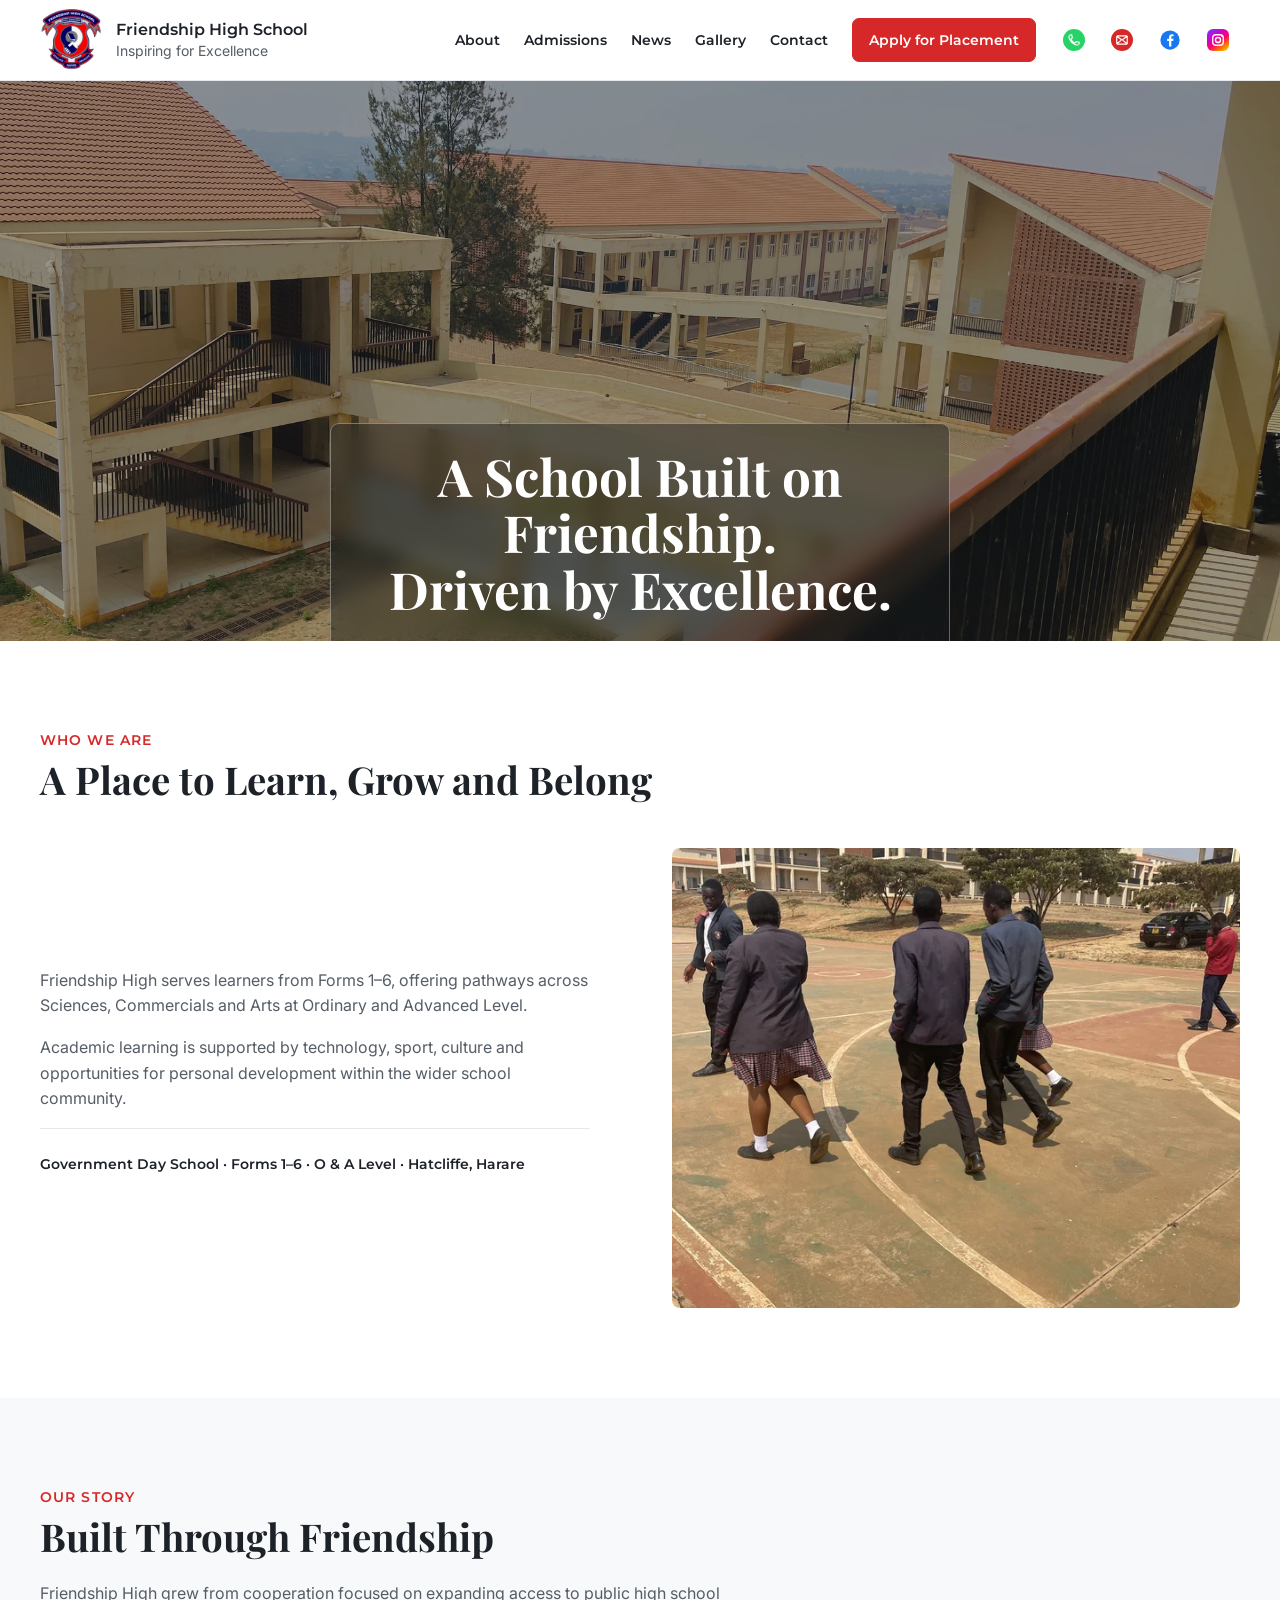
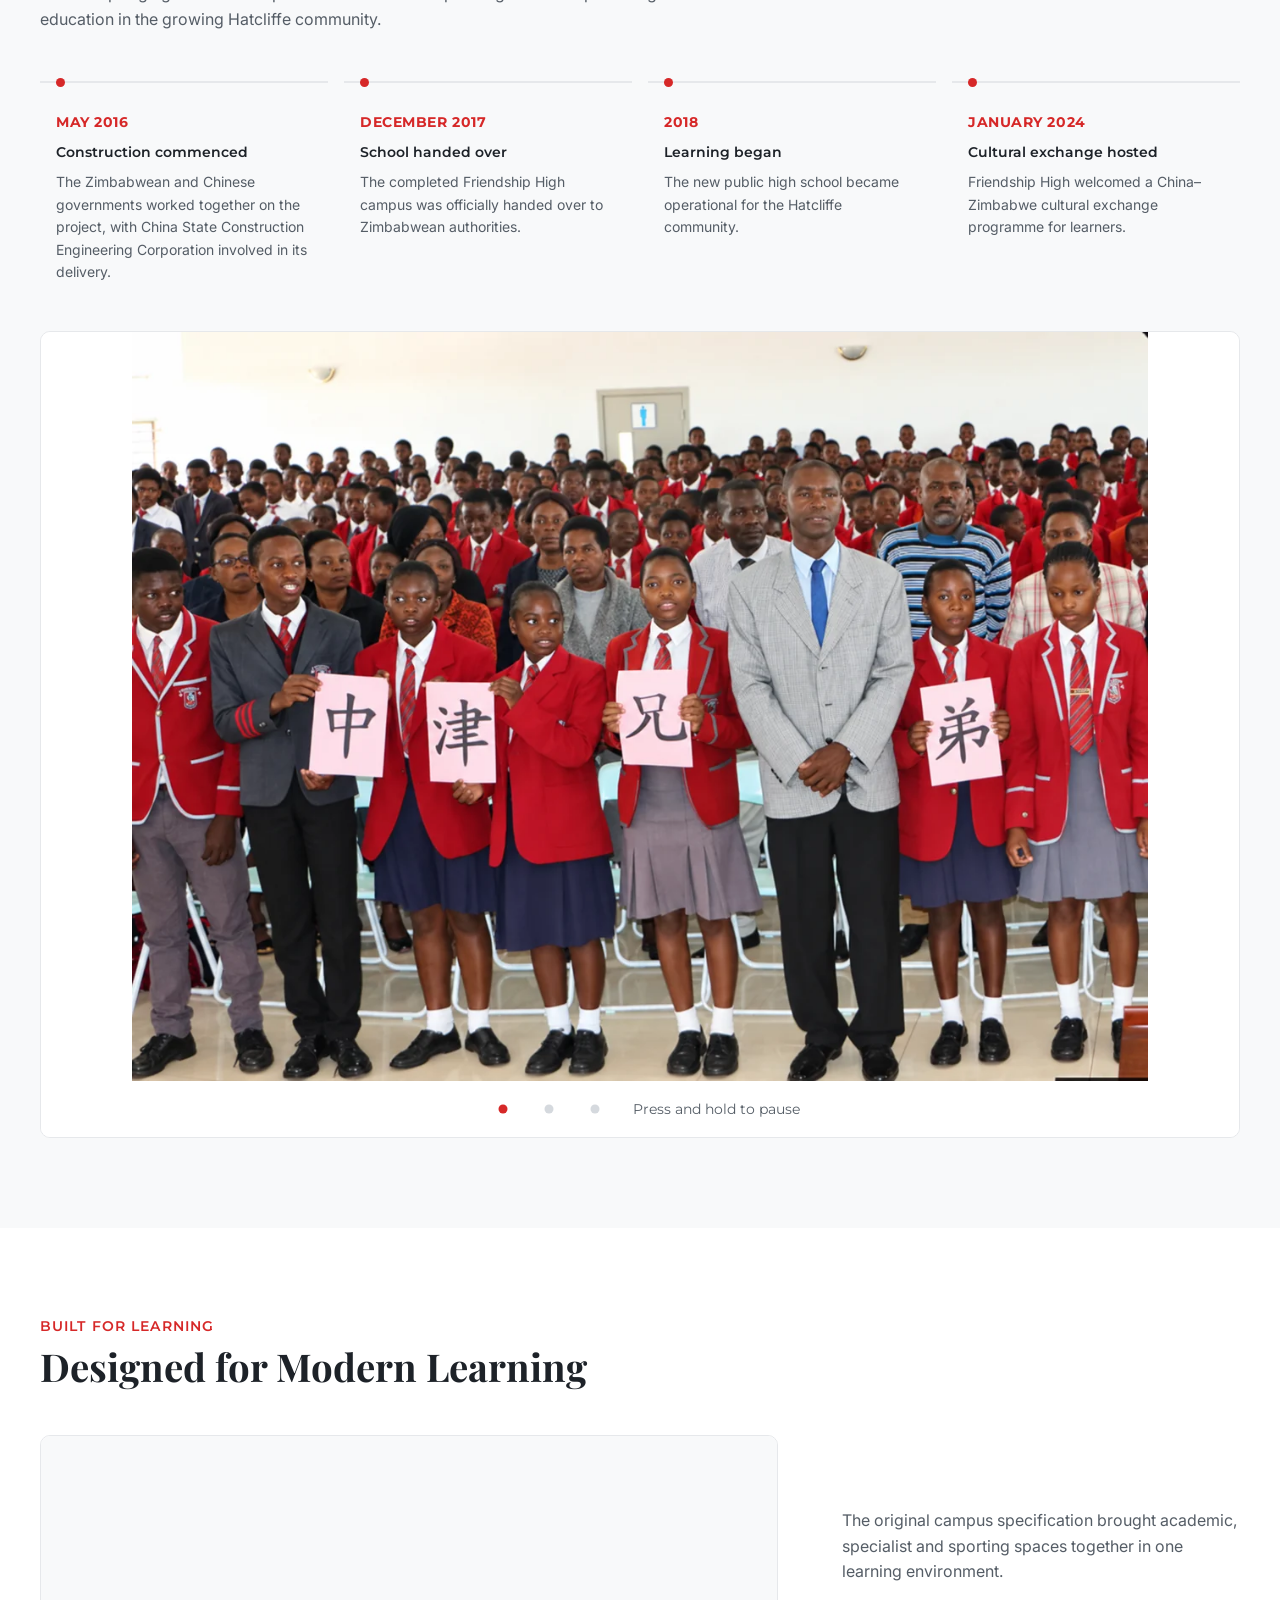
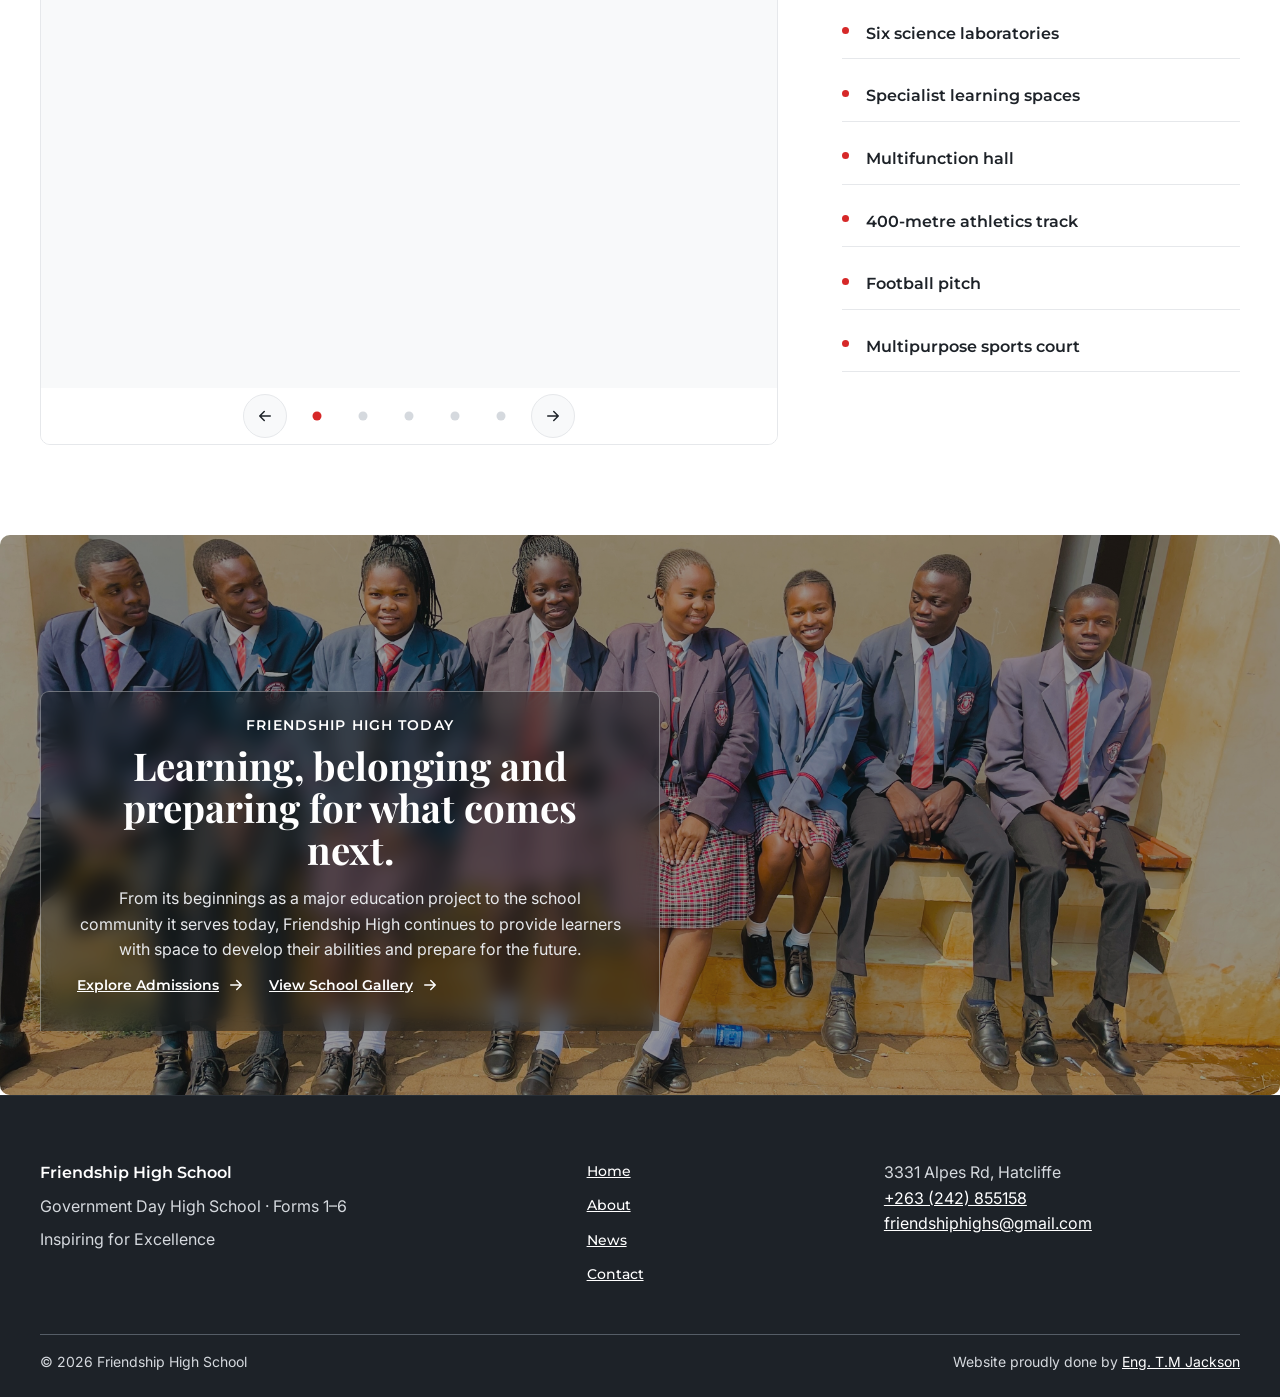
==== commit 3d22ec9d: "Publish updated Friendship High website" ====
--- a/about.html
+++ b/about.html
@@ -5,6 +5,9 @@
   <meta name="viewport" content="width=device-width, initial-scale=1">
   <meta name="description" content="Friendship High School, a government day high school in Hatcliffe, Harare.">
   <title>About Friendship High School | Hatcliffe, Harare</title>
+  <link rel="icon" href="static/images/favicon.ico" sizes="any">
+  <link rel="icon" type="image/png" sizes="32x32" href="static/images/favicon-32x32.png">
+  <link rel="apple-touch-icon" sizes="180x180" href="static/images/apple-touch-icon.png">
   <link rel="preconnect" href="https://fonts.googleapis.com">
   <link rel="preconnect" href="https://fonts.gstatic.com" crossorigin>
   <link href="https://fonts.googleapis.com/css2?family=Inter:wght@400;500;600;700&amp;family=Montserrat:wght@500;600;700&amp;family=Playfair+Display:wght@600;700&amp;display=swap" rel="stylesheet">
@@ -12,12 +15,23 @@
   <script src="static/js/main.js" defer></script>
 </head>
 <body>
+  <svg class="icon-sprite" aria-hidden="true">
+    <symbol id="icon-phone" viewBox="0 0 24 24"><path d="M6.6 10.8a15.4 15.4 0 0 0 6.6 6.6l2.2-2.2a1 1 0 0 1 1-.24c1.08.36 2.24.54 3.42.54a1 1 0 0 1 1 1V20a1 1 0 0 1-1 1C10.52 21 3 13.48 3 4.2a1 1 0 0 1 1-1h3.5a1 1 0 0 1 1 1c0 1.18.18 2.34.54 3.42a1 1 0 0 1-.24 1Z"/></symbol>
+    <symbol id="icon-email" viewBox="0 0 24 24"><path d="M3 5h18v14H3Zm1.8 1.8L12 12l7.2-5.2M4.8 17.2l5.1-4.1m9.3 4.1-5.1-4.1"/></symbol>
+    <symbol id="icon-location" viewBox="0 0 24 24"><path d="M12 21s7-6.2 7-12a7 7 0 1 0-14 0c0 5.8 7 12 7 12Z"/><circle cx="12" cy="9" r="2.5"/></symbol>
+    <symbol id="icon-clock" viewBox="0 0 24 24"><circle cx="12" cy="12" r="9"/><path d="M12 7v5l3.5 2"/></symbol>
+    <symbol id="icon-arrow-right" viewBox="0 0 24 24"><path d="M5 12h14M13 6l6 6-6 6"/></symbol>
+    <symbol id="icon-arrow-left" viewBox="0 0 24 24"><path d="M19 12H5m6-6-6 6 6 6"/></symbol>
+    <symbol id="icon-close" viewBox="0 0 24 24"><path d="M6 6l12 12M18 6 6 18"/></symbol>
+    <symbol id="icon-facebook" viewBox="0 0 24 24"><circle cx="12" cy="12" r="10.5" fill="#1877f2"/><path d="M13.45 19v-6h2.05l.31-2.34h-2.36v-1.5c0-.68.19-1.14 1.18-1.14h1.27V5.93a17.3 17.3 0 0 0-1.85-.1c-1.83 0-3.08 1.12-3.08 3.17v1.66H8.9V13h2.07v6h2.48Z" fill="#fff"/></symbol>
+    <symbol id="icon-instagram" viewBox="0 0 24 24"><rect x="6.25" y="6.25" width="11.5" height="11.5" rx="3.5" fill="none" stroke="#fff" stroke-width="1.5"/><circle cx="12" cy="12" r="2.75" fill="none" stroke="#fff" stroke-width="1.5"/><circle cx="16.2" cy="7.8" r=".85" fill="#fff"/></symbol>
+  </svg>
   <a class="skip-link" href="#main-content">Skip to main content</a>
 
   <header class="site-header">
     <div class="container header-layout">
       <a class="school-mark" href="index.html" aria-label="Friendship High School home">
-        <img class="school-logo" src="static/images/friendship-high-logo.png" alt="">
+        <img class="school-logo" src="static/images/friendship-high-logo.png" width="336" height="327" alt="">
         <span>
           <strong>Friendship High School</strong>
           <small>Inspiring for Excellence</small>
@@ -35,21 +49,24 @@
         <a href="news.html" >News</a>
         <a href="gallery.html" >Gallery</a>
         <a href="contact.html" >Contact</a>
-        <a class="placement-link" href="admissions.html#application">Apply for Placement</a>
-        <div class="header-contact-ticker" aria-label="School contact details">
-          <div class="header-contact-ticker-track">
-            <a href="tel:+263242855158">+263 (242) 855158</a>
-            <a href="mailto:friendshiphighs@gmail.com">friendshiphighs@gmail.com</a>
-          </div>
-        </div>
+        <a class="placement-link" href="admissions.html#apply" data-apply-trigger>Apply for Placement</a>
       </nav>
+      <div class="header-contact-actions" aria-label="School contact actions">
+        <a class="header-phone-action" href="tel:+263242855158" aria-label="Call Friendship High School"><svg aria-hidden="true"><use href="#icon-phone"></use></svg></a>
+        <a class="header-email-action" href="mailto:friendshiphighs@gmail.com" aria-label="Email Friendship High School"><svg aria-hidden="true"><use href="#icon-email"></use></svg></a>
+        <span class="header-social-icon" role="img" aria-label="Friendship High School on Facebook"><svg class="brand-icon brand-icon-facebook" aria-hidden="true"><use href="#icon-facebook"></use></svg></span>
+        <span class="header-social-icon header-social-instagram" role="img" aria-label="Friendship High School on Instagram"><svg class="brand-icon brand-icon-instagram" aria-hidden="true"><use href="#icon-instagram"></use></svg></span>
+      </div>
     </div>
   </header>
 
   <main id="main-content">
-    
+
 <section class="about-hero" aria-labelledby="about-title">
-  <img src="static/images/school-campus.jpg" alt="Friendship High School campus buildings and courtyard.">
+  <picture>
+    <source type="image/webp" srcset="static/images/about-facilities-1-640.webp 640w, static/images/about-facilities-1-1200.webp 1200w, static/images/about-facilities-1-2000.webp 2000w" sizes="100vw">
+    <img src="static/images/about-facilities-1.jpg" width="4032" height="2268" alt="Connected Friendship High campus buildings and covered walkways." fetchpriority="high">
+  </picture>
   <div class="container about-hero-content">
     <div class="about-hero-panel">
       <h1 id="about-title">A School Built on Friendship.<br>Driven by Excellence.</h1>
@@ -66,7 +83,7 @@
         <p>Academic learning is supported by technology, sport, culture and opportunities for personal development within the wider school community.</p>
         <p class="about-facts">Government Day School <span aria-hidden="true">·</span> Forms 1–6 <span aria-hidden="true">·</span> O &amp; A Level <span aria-hidden="true">·</span> Hatcliffe, Harare</p>
       </div>
-      <img class="about-editorial-image" src="static/images/homepage-experience-main-administration-2026-09.png" alt="Friendship High School learners gathered outside the administration building.">
+      <img class="about-editorial-image" src="static/images/about-learn-grow-belong.jpg" srcset="static/images/about-learn-grow-belong-640.webp 640w, static/images/about-learn-grow-belong-1200.webp 1200w, static/images/about-learn-grow-belong-2000.webp 2000w" sizes="(max-width: 768px) 100vw, 50vw" width="3024" height="4032" alt="Friendship High learners walking across a school sports court with the campus buildings behind them." loading="lazy" decoding="async">
     </div>
   </div>
 </section>
@@ -82,7 +99,21 @@
       <li><time datetime="2018">2018</time><strong>Learning began</strong><span>The new public high school became operational for the Hatcliffe community.</span></li>
       <li><time datetime="2024-01">January 2024</time><strong>Cultural exchange hosted</strong><span>Friendship High welcomed a China–Zimbabwe cultural exchange programme for learners.</span></li>
     </ol>
-    <img class="about-story-image" src="static/images/school-life-tile-4.jpg" alt="Friendship High School administration building and paved forecourt.">
+    <div class="about-story-carousel" data-about-carousel data-autoplay="3000" data-hold-pause tabindex="0" aria-label="Cultural exchange photographs. Press and hold to pause the slideshow.">
+      <div class="about-story-carousel-frame" aria-live="off">
+        <img class="about-carousel-slide is-active" data-carousel-slide src="static/images/about-cultural-exchange-1.png" srcset="static/images/about-cultural-exchange-1-640.webp 640w, static/images/about-cultural-exchange-1-1200.webp 1200w, static/images/about-cultural-exchange-1-1461.webp 1461w" sizes="(max-width: 1200px) 100vw, 1200px" width="1461" height="1076" alt="Friendship High learners and guests gathered in the school hall during a cultural exchange." aria-hidden="false" loading="lazy" decoding="async">
+        <img class="about-carousel-slide" data-carousel-slide src="static/images/about-cultural-exchange-2.png" srcset="static/images/about-cultural-exchange-2-640.webp 640w, static/images/about-cultural-exchange-2-1200.webp 1200w, static/images/about-cultural-exchange-2-1254.webp 1254w" sizes="(max-width: 1200px) 100vw, 1200px" width="1254" height="1254" alt="Learners sharing environmental displays with visitors outside the school hall." aria-hidden="true" loading="lazy" decoding="async">
+        <img class="about-carousel-slide" data-carousel-slide src="static/images/about-cultural-exchange-3.png" srcset="static/images/about-cultural-exchange-3-640.webp 640w, static/images/about-cultural-exchange-3-1200.webp 1200w, static/images/about-cultural-exchange-3-1609.webp 1609w" sizes="(max-width: 1200px) 100vw, 1200px" width="1609" height="977" alt="Zimbabwean students and guests at the 2024 China Government Scholarship awarding ceremony." aria-hidden="true" loading="lazy" decoding="async">
+      </div>
+      <div class="about-story-carousel-controls">
+        <div class="about-carousel-dots" role="group" aria-label="Choose a cultural exchange photograph">
+          <button data-carousel-dot type="button" aria-label="Show photograph 1 of 3" aria-current="true"></button>
+          <button data-carousel-dot type="button" aria-label="Show photograph 2 of 3"></button>
+          <button data-carousel-dot type="button" aria-label="Show photograph 3 of 3"></button>
+        </div>
+        <span>Press and hold to pause</span>
+      </div>
+    </div>
   </div>
 </section>
 
@@ -90,7 +121,27 @@
   <div class="container">
     <div class="section-heading"><p class="eyebrow">Built for learning</p><h2 id="facilities-title">Designed for Modern Learning</h2></div>
     <div class="about-facilities">
-      <img class="about-editorial-image" src="static/images/school-campus.jpg" alt="Friendship High School buildings and courtyard.">
+      <div class="about-facilities-gallery" data-about-carousel data-swipe tabindex="0" aria-label="Friendship High campus gallery">
+        <div class="about-facilities-gallery-frame" aria-live="off">
+          <img class="about-carousel-slide is-active" data-carousel-slide src="static/images/about-facilities-1.jpg" srcset="static/images/about-facilities-1-640.webp 640w, static/images/about-facilities-1-1200.webp 1200w, static/images/about-facilities-1-2000.webp 2000w" sizes="(max-width: 768px) 100vw, 65vw" width="4032" height="2268" alt="Connected Friendship High campus buildings and covered walkways viewed from an upper level." aria-hidden="false" loading="lazy" decoding="async">
+          <img class="about-carousel-slide" data-carousel-slide src="static/images/about-facilities-2.jpg" srcset="static/images/about-facilities-2-640.webp 640w, static/images/about-facilities-2-1200.webp 1200w, static/images/about-facilities-2-2000.webp 2000w" sizes="(max-width: 768px) 100vw, 65vw" width="4032" height="2268" alt="Long Friendship High classroom building with repeated windows and a tiled roof." aria-hidden="true" loading="lazy" decoding="async">
+          <img class="about-carousel-slide" data-carousel-slide src="static/images/about-facilities-3.jpg" srcset="static/images/about-facilities-3-640.webp 640w, static/images/about-facilities-3-1200.webp 1200w, static/images/about-facilities-3-2000.webp 2000w" sizes="(max-width: 768px) 100vw, 65vw" width="2268" height="4032" alt="Upper-level Friendship High corridor with railings and a classroom building beyond." aria-hidden="true" loading="lazy" decoding="async">
+          <img class="about-carousel-slide" data-carousel-slide src="static/images/about-facilities-4.jpg" srcset="static/images/about-facilities-4-640.webp 640w, static/images/about-facilities-4-1200.webp 1200w, static/images/about-facilities-4-2000.webp 2000w" sizes="(max-width: 768px) 100vw, 65vw" width="2268" height="4032" alt="View through a campus stairwell toward a hall, tiled roofs and the surrounding community." aria-hidden="true" loading="lazy" decoding="async">
+          <img class="about-carousel-slide" data-carousel-slide src="static/images/about-facilities-5.jpg" srcset="static/images/about-facilities-5-640.webp 640w, static/images/about-facilities-5-1200.webp 1200w, static/images/about-facilities-5-2000.webp 2000w" sizes="(max-width: 768px) 100vw, 65vw" width="4032" height="2268" alt="Friendship High courtyard with trees, paved walkways and classroom buildings." aria-hidden="true" loading="lazy" decoding="async">
+        </div>
+        <div class="about-facilities-gallery-controls">
+          <button data-carousel-previous type="button" aria-label="Show previous campus photograph"><svg aria-hidden="true"><use href="#icon-arrow-left"></use></svg></button>
+          <div class="about-carousel-dots" role="group" aria-label="Choose a campus photograph">
+            <button data-carousel-dot type="button" aria-label="Show campus photograph 1 of 5" aria-current="true"></button>
+            <button data-carousel-dot type="button" aria-label="Show campus photograph 2 of 5"></button>
+            <button data-carousel-dot type="button" aria-label="Show campus photograph 3 of 5"></button>
+            <button data-carousel-dot type="button" aria-label="Show campus photograph 4 of 5"></button>
+            <button data-carousel-dot type="button" aria-label="Show campus photograph 5 of 5"></button>
+          </div>
+          <button data-carousel-next type="button" aria-label="Show next campus photograph"><svg aria-hidden="true"><use href="#icon-arrow-right"></use></svg></button>
+          <span class="visually-hidden" data-carousel-status aria-live="polite">Image 1 of 5</span>
+        </div>
+      </div>
       <div class="about-prose">
         <p>The original campus specification brought academic, specialist and sporting spaces together in one learning environment.</p>
         <ul class="about-facility-list"><li>Six science laboratories</li><li>Specialist learning spaces</li><li>Multifunction hall</li><li>400-metre athletics track</li><li>Football pitch</li><li>Multipurpose sports court</li></ul>
@@ -99,35 +150,14 @@
   </div>
 </section>
 
-<section class="section about-section about-partnership" aria-labelledby="partnership-title">
-  <div class="container">
-    <div class="section-heading"><p class="eyebrow">Friendship beyond borders</p><h2 id="partnership-title">A Friendship That Continues</h2></div>
-    <div class="about-split">
-      <img class="about-editorial-image" src="static/images/homepage-experience-learners-campus-2026-09.png" alt="Six Friendship High School learners standing together on the school grounds.">
-      <div class="about-prose"><p>In January 2024, Friendship High hosted a China–Zimbabwe cultural exchange programme that gave learners an opportunity to experience cultural traditions firsthand.</p><p>The programme included music, martial arts, magic and Zimbabwean cultural performances, continuing the people-to-people connection reflected in the school’s history.</p></div>
-    </div>
-  </div>
-</section>
-
-<section class="section about-section" aria-labelledby="about-leadership-title">
-  <div class="container">
-    <div class="section-heading"><p class="eyebrow">School leadership</p><h2 id="about-leadership-title">Leading Friendship Forward</h2></div>
-    <div class="about-leadership-grid">
-      <figure><img class="about-editorial-image" src="static/images/head-portrait-temporary.png" alt="Temporary portrait image for the Head, Mrs Magwere."><figcaption><strong>Mrs Magwere</strong><span>Head</span></figcaption></figure>
-      <figure><img class="about-editorial-image" src="static/images/deputy-portrait-temporary.png" alt="Temporary portrait image for the Deputy Head, Mrs Charuma."><figcaption><strong>Mrs Charuma</strong><span>Deputy Head</span></figcaption></figure>
-    </div>
-    <a class="about-link about-leadership-link" href="index.html#leadership">Meet the leadership team <span aria-hidden="true">→</span></a>
-  </div>
-</section>
-
 <section class="about-closing" aria-labelledby="about-closing-title">
-  <img src="static/images/homepage-experience-main-2026-09.jpg" alt="Friendship High School learners seated together outside in school uniform.">
+  <img src="static/images/homepage-experience-main-2026-09.jpg" width="4032" height="2268" alt="Friendship High School learners seated together outside in school uniform." loading="lazy" decoding="async">
   <div class="container about-closing-content">
     <div class="about-hero-panel">
       <p class="eyebrow">Friendship High today</p>
       <h2 id="about-closing-title">Learning, belonging and preparing for what comes next.</h2>
       <p class="about-closing-copy">From its beginnings as a major education project to the school community it serves today, Friendship High continues to provide learners with space to develop their abilities and prepare for the future.</p>
-      <div class="about-closing-actions"><a class="about-link" href="admissions.html">Explore Admissions <span aria-hidden="true">→</span></a><a class="about-link" href="gallery.html">View School Gallery <span aria-hidden="true">→</span></a></div>
+      <div class="about-closing-actions"><a class="about-link" href="admissions.html">Explore Admissions <svg aria-hidden="true"><use href="#icon-arrow-right"></use></svg></a><a class="about-link" href="gallery.html">View School Gallery <svg aria-hidden="true"><use href="#icon-arrow-right"></use></svg></a></div>
     </div>
   </div>
 </section>
--- a/static/css/main.css
+++ b/static/css/main.css
@@ -61,23 +61,28 @@
 .container { width: min(calc(100% - (var(--container-padding) * 2)), var(--container-max)); margin-inline: auto; }
 .skip-link { position: fixed; top: 8px; left: 8px; z-index: 10; padding: 10px 14px; background: var(--white); transform: translateY(-150%); }
 .skip-link:focus { transform: translateY(0); }
+.icon-sprite { position: absolute; width: 0; height: 0; overflow: hidden; }
 
 .site-header { border-bottom: 1px solid var(--color-border); background: var(--color-surface); }
-.header-layout { min-height: 104px; display: flex; align-items: flex-start; justify-content: space-between; gap: var(--space-lg); padding-top: 8px; }
+.header-layout { min-height: 80px; display: flex; align-items: center; justify-content: space-between; gap: var(--space-md); }
 .school-mark { display: flex; align-items: center; gap: var(--space-sm); text-decoration: none; line-height: 1.2; }
 .school-mark strong, .school-mark small { display: block; }
 .school-mark strong { font-family: var(--font-ui); font-weight: 600; }
 .school-mark small { margin-top: 4px; color: var(--color-text-secondary); font-size: var(--text-small); }
 .school-logo { display: block; width: 64px; height: 64px; flex: 0 0 auto; object-fit: contain; }
-.primary-navigation { position: relative; display: flex; align-items: center; gap: var(--space-lg); margin-top: 9px; }
+.primary-navigation { position: relative; display: flex; align-items: center; gap: var(--space-lg); margin-left: auto; }
 .primary-navigation > a { padding-block: 10px; text-decoration: none; transition: color 180ms ease; }
 .primary-navigation > a:hover, .primary-navigation > a:focus-visible { color: var(--color-primary); text-decoration: underline; text-decoration-color: var(--color-primary); text-decoration-thickness: 1px; text-underline-offset: 3px; }
-.header-contact-ticker { position: absolute; top: calc(100% + 4px); left: 0; width: 100%; height: 30px; overflow: hidden; background: var(--color-surface); color: var(--color-primary-hover); font-size: var(--text-hero-link); font-weight: 700; line-height: 30px; white-space: nowrap; }
-.header-contact-ticker-track { position: absolute; display: flex; width: max-content; gap: 28px; animation: contact-ticker 12s linear infinite; }
-.header-contact-ticker a:hover { color: var(--color-primary-hover); text-decoration-thickness: 2px; }
-.header-contact-ticker:hover .header-contact-ticker-track { animation-play-state: paused; }
-.header-contact-ticker:focus-within { height: auto; overflow: visible; white-space: normal; }
-.header-contact-ticker:focus-within .header-contact-ticker-track { position: static; width: auto; flex-wrap: wrap; gap: 4px 20px; animation: none; transform: none; }
+.header-contact-actions { display: flex; align-items: center; gap: 4px; }
+.header-contact-actions a, .header-social-icon { display: grid; width: 44px; height: 44px; place-items: center; border-radius: 50%; color: var(--color-text-secondary); text-decoration: none; transition: background-color 180ms ease, color 180ms ease, transform 180ms ease; }
+.header-contact-actions a:hover, .header-social-icon:hover { background: var(--grey-100); color: var(--color-primary); text-decoration: none; transform: translateY(-2px); }
+.header-contact-actions svg, .contact-icon svg { width: 20px; height: 20px; fill: none; stroke: currentColor; stroke-width: 1.8; stroke-linecap: round; stroke-linejoin: round; }
+.header-contact-actions .brand-icon-facebook { width: 22px; height: 22px; fill: none; stroke: none; }
+.header-contact-actions .brand-icon-instagram { width: 22px; height: 22px; border-radius: 6px; background: linear-gradient(145deg, #7638fa 4%, #d300c5 34%, #ff0169 56%, #ff7a00 78%, #ffd600 100%); fill: none; stroke: none; }
+.header-contact-actions .header-phone-action svg, .header-contact-actions .header-email-action svg { width: 22px; height: 22px; padding: 4px; border-radius: 50%; color: var(--white); stroke-width: 2; }
+.header-contact-actions .header-phone-action svg { background: #25d366; }
+.header-contact-actions .header-email-action svg { background: var(--red-600); }
+.header-social-icon:hover { color: inherit; transform: translateY(-2px) scale(1.06); }
 .primary-navigation, .menu-toggle { font-family: var(--font-ui); font-size: var(--text-ui); font-weight: 600; }
 .placement-link, .primary-action { display: inline-block; border: 1px solid var(--color-border); border-radius: 7px; padding: 10px 16px; text-decoration: none; transition: background-color 180ms ease, border-color 180ms ease, transform 180ms ease; }
 .primary-navigation .placement-link { border-color: var(--color-primary); background: var(--color-primary); color: var(--white); }
@@ -91,41 +96,41 @@
 .section-heading h2 { font-size: var(--text-h2); }
 .eyebrow { margin: 0 0 var(--space-xs); color: var(--color-primary); font-family: var(--font-ui); font-size: var(--text-small); font-weight: 600; line-height: 1.4; letter-spacing: .08em; text-transform: uppercase; }
 .hero { padding-block: 0; }
-.hero-layout { display: grid; width: 100%; max-width: none; min-height: 520px; }
+.hero-layout { display: grid; width: 100%; max-width: none; min-height: 520px; overflow: hidden; }
 .hero-layout > * { grid-area: 1 / 1; }
 .hero-layout::after { content: ""; grid-area: 1 / 1; z-index: 0; background: color-mix(in srgb, var(--charcoal-900) 16%, transparent); pointer-events: none; }
-.hero-copy { position: relative; z-index: 1; width: 100%; max-width: var(--container); min-height: 520px; margin-inline: auto; }
-.hero-welcome { position: absolute; bottom: 0; left: 50%; width: min(520px, calc(100% - 360px)); padding: 18px 24px; border: 1px solid rgba(255, 255, 255, .35); border-bottom: 0; border-radius: 9px 9px 0 0; background: rgba(20, 24, 28, .45); backdrop-filter: blur(10px) brightness(.65); color: var(--white); text-align: center; text-shadow: 0 1px 2px rgba(20, 24, 28, .8); transform: translateX(-50%); }
+.hero-copy { position: relative; z-index: 1; pointer-events: none; width: 100%; max-width: var(--container); min-height: 520px; margin-inline: auto; }
+.hero-welcome { pointer-events: auto; position: absolute; bottom: 0; left: 50%; width: min(520px, calc(100% - 360px)); padding: 18px 24px; border: 1px solid rgba(255, 255, 255, .35); border-bottom: 0; border-radius: 9px 9px 0 0; background: rgba(20, 24, 28, .45); backdrop-filter: blur(10px) brightness(.65); color: var(--white); text-align: center; text-shadow: 0 1px 2px rgba(20, 24, 28, .8); transform: translateX(-50%); }
 .hero .hero-welcome h1 { max-width: none; color: var(--white); font-size: var(--text-h1); line-height: 1.05; }
 .hero-welcome h1 span { display: block; }
 .hero-welcome .eyebrow { margin-bottom: 6px; font-size: var(--text-small); color: var(--white); }
-.hero-trending { position: absolute; z-index: 2; padding: 6px 10px; border-radius: 9px; background: rgba(20, 24, 28, .45); box-shadow: inset 0 0 0 1px rgba(255, 255, 255, .35); backdrop-filter: blur(10px) brightness(.65); color: var(--white); font-family: var(--font-ui); font-size: var(--text-hero-link); font-weight: 700; text-shadow: 0 1px 2px rgba(20, 24, 28, .8); }
-.hero-trending:hover { color: var(--white); text-decoration-thickness: 2px; }
-.hero-contact-ticker { position: absolute; z-index: 2; top: 18px; left: var(--gutter); display: none; width: calc(100% - (var(--gutter) * 2)); height: 38px; overflow: hidden; border-radius: 9px; background: rgba(20, 24, 28, .45); box-shadow: inset 0 0 0 1px rgba(255, 255, 255, .35); backdrop-filter: blur(10px) brightness(.65); color: var(--white); font-family: var(--font-ui); font-size: var(--text-hero-link); font-weight: 700; line-height: 38px; text-shadow: 0 1px 2px rgba(20, 24, 28, .8); white-space: nowrap; }
-.hero-contact-ticker-track { position: absolute; display: flex; width: max-content; gap: 28px; animation: contact-ticker 12s linear infinite; }
-.hero-contact-ticker a:hover { color: var(--white); text-decoration-thickness: 2px; }
-.hero-trending:focus-visible, .hero-contact-ticker a:focus-visible { outline-color: var(--white); }
-.hero-contact-ticker:hover .hero-contact-ticker-track, .hero-contact-ticker:focus-within .hero-contact-ticker-track { animation-play-state: paused; }
-.hero-contact-ticker:focus-within { height: auto; overflow: visible; white-space: normal; }
-.hero-contact-ticker:focus-within .hero-contact-ticker-track { position: static; width: auto; flex-wrap: wrap; gap: 4px 20px; animation: none; transform: none; }
-.hero-trending { top: 62%; right: var(--gutter); transform: translateY(-50%); }
-@keyframes contact-ticker {
-  from { left: 0; transform: translateX(-100%); }
-  to { left: 100%; transform: translateX(0); }
-}
 .hero h1 { max-width: 650px; font-size: var(--text-h1); }
 .lead { max-width: 540px; margin: 20px 0 28px; font-size: var(--text-body); }
-.image-placeholder { display: grid; place-items: center; min-height: 160px; border: 1px solid var(--color-border); background: var(--grey-100); color: var(--color-text-secondary); text-align: center; padding: 16px; }
-.hero-video { display: block; width: 100%; height: 520px; object-fit: cover; background: var(--charcoal-900); }
+.hero-slideshow { position: relative; width: 100%; height: 520px; overflow: hidden; background: var(--charcoal-900); }
+.hero-slide { position: absolute; inset: 0; display: block; opacity: 0; pointer-events: none; transition: opacity 1s ease; }
+.hero-slide.is-active { opacity: 1; }
+.hero-slide img { display: block; width: 100%; height: 100%; object-fit: cover; }
+.hero-slide img.hero-slide-campus { object-position: center 48%; }
+.hero-slide img.hero-slide-portrait { object-position: center 45%; }
+.hero-slide img.hero-slide-administration { object-position: center 46%; }
+.hero-slideshow-controls { position: absolute; right: 16px; bottom: 16px; z-index: 2; }
+.hero-slide-toggle { display: grid; place-items: center; width: 44px; height: 44px; padding: 0; color: #fff; background: rgba(0,0,0,.45); border: 1px solid rgba(255,255,255,.45); border-radius: 50%; cursor: pointer; }
+.hero-slide-toggle:hover { background: rgba(0,0,0,.65); }
+.hero-slide-toggle svg { width: 18px; height: 18px; fill: none; stroke: currentColor; stroke-width: 2; }
+.hero-slide-toggle[hidden], .hero-slide-toggle [hidden] { display: none; }
+
 
 .identity { padding-block: 0; background: var(--color-surface); }
-.foundation-statements .eyebrow { margin-bottom: 12px; color: var(--color-primary); font-size: var(--text-readable-label); line-height: 1.4; }
+.foundation-statements .eyebrow { margin-bottom: 12px; color: var(--color-primary); font-size: var(--text-readable-label); line-height: 1.4; text-align: center; }
 .foundation-statements p:last-child { color: var(--color-text-secondary); }
 .identity .container { width: min(calc(100% - (var(--container-padding) * 2)), var(--container-max)); }
 .foundation-statements { display: grid; grid-template-columns: minmax(0, 1fr) minmax(0, 1fr); align-items: start; gap: var(--space-2xl); width: min(100%, 960px); margin: 0 auto; padding: var(--section-space) 0 var(--space-xl); }
 .foundation-statements article { padding-right: 0; }
 .foundation-statements article + article { padding-left: var(--space-lg); border-left: 1px solid var(--color-border); }
 .foundation-statements p:last-child { max-width: 46ch; margin: 0; }
+.foundation-statements .statement-reveal > p { opacity: 0; transform: translateY(32px); }
+.foundation-statements .statement-reveal > .eyebrow { transform: translateY(16px); }
+.foundation-statements .statement-reveal.is-visible > p { opacity: 1; transform: translate(0, 0); transition: opacity 600ms ease-out, transform 600ms ease-out; }
 .foundation-visual { width: min(100%, var(--container-max)); margin: 0 auto; }
 .foundation-visual a { display: block; }
 .foundation-visual img { display: block; width: 100%; height: auto; }
@@ -150,17 +155,19 @@
 .leadership-layout { display: grid; grid-template-columns: minmax(0, .55fr) minmax(0, 1.45fr); gap: var(--space-3xl); align-items: start; }
 .leadership-heading { margin: 0; }
 .leadership-profiles { display: grid; grid-template-columns: minmax(0, 1fr) minmax(0, 1fr); gap: var(--space-xl); }
-.leader-profile { margin: 0; }
-.leader-photo { display: block; width: 100%; height: 280px; margin-bottom: var(--space-md); border-radius: 8px; object-fit: cover; object-position: center top; }
+.leader-profile { display: grid; grid-template-columns: minmax(110px, .7fr) minmax(0, 1.3fr); gap: var(--space-lg); margin: 0; padding-top: var(--space-lg); border-top: 1px solid var(--grey-700); }
+.leader-portrait-slot { display: grid; overflow: hidden; width: 100%; aspect-ratio: 4 / 5; place-items: center; border: 1px solid var(--grey-700); border-radius: 8px; background: var(--charcoal-800); }
+.leader-portrait-slot img { width: min(44%, 72px); height: auto; opacity: .22; filter: grayscale(1); }
+.leader-copy { align-self: center; }
 .leader-role { margin: 0 0 var(--space-xs); color: var(--color-footer-secondary); font-family: var(--font-ui); font-size: var(--text-small); font-weight: 600; line-height: 1.4; letter-spacing: .08em; text-transform: uppercase; }
 .leader-profile h3 { margin: 0 0 var(--space-xs); font-family: var(--font-ui); font-size: var(--text-h3); font-weight: 600; }
-.leader-profile p:last-child { margin: 0; color: var(--color-footer-secondary); }
+.leader-message { margin: 0; color: var(--color-footer-secondary); }
 .staff-profile-actions { grid-column: 2; display: flex; align-items: center; gap: var(--space-lg); padding-top: var(--space-lg); border-top: 1px solid var(--grey-700); font-family: var(--font-ui); font-size: var(--text-ui); }
 .staff-profile-actions span { margin-right: auto; font-weight: 600; }
 .staff-profile-actions a { color: var(--white); font-weight: 600; }
 .staff-profile-actions a:hover, .staff-profile-actions a:focus-visible { color: var(--color-footer-link-hover); }
 .staff-profile-actions a:focus-visible { outline-color: var(--color-footer-link-hover); }
-.news { padding-bottom: calc(var(--section-space) + var(--space-4xl) + var(--space-2xl)); background: var(--color-surface); }
+.news { background: var(--color-surface); }
 .news .placeholder-label { color: var(--color-primary); }
 .news-item p:last-child { color: var(--color-text-secondary); }
 .news-heading-row { display: flex; align-items: end; justify-content: space-between; gap: var(--space-xl); margin-bottom: var(--space-xl); }
@@ -168,18 +175,20 @@
 .news-all-link { display: inline-flex; min-height: 44px; align-items: center; color: var(--color-primary); font-family: var(--font-ui); font-size: var(--text-ui); font-weight: 600; }
 .news-all-link:hover { color: var(--color-primary-hover); }
 .news-list { display: grid; grid-template-columns: minmax(0, 1fr) minmax(0, 1fr); gap: var(--space-xl); }
-.news-item { display: flex; overflow: hidden; flex-direction: column; border: 1px solid rgba(213,217,222,.95); border-radius: 26px; background: rgba(230,232,235,.82); box-shadow: 0 4px 16px rgba(29,34,40,.11), inset 0 1px 0 rgba(255,255,255,.72); backdrop-filter: blur(10px); transition: box-shadow 180ms ease, transform 180ms ease; }
+.news-item { display: flex; overflow: hidden; flex-direction: column; border: 1px solid var(--color-border); border-radius: 10px; background: var(--grey-50); box-shadow: 0 3px 12px rgba(29,34,40,.08); transition: box-shadow 180ms ease, transform 180ms ease; }
 .news-item:hover { transform: translateY(-2px); }
-.news-item:hover { box-shadow: 0 7px 20px rgba(29,34,40,.14); }
+.news-item:hover { box-shadow: 0 6px 16px rgba(29,34,40,.11); }
 .news-item h3 { margin: var(--space-xs) 0 var(--space-sm); }
 .news-item h3, .placeholder-label, .contact-details strong, .footer-layout strong { font-family: var(--font-ui); font-weight: 600; }
 .news-item p { margin-block: 0; }
 .news-image { display: block; width: 100%; height: 240px; object-fit: cover; }
+.news-item > picture { display: block; }
 .news-item-copy { padding: var(--space-xl); }
 .placeholder-label { font-size: var(--text-readable-label); font-weight: 600; line-height: 1.4; text-transform: uppercase; letter-spacing: .06em; }
 .location { border-top: 1px solid var(--color-border); background: var(--color-surface-subtle); }
 .location .eyebrow { color: var(--color-primary); }
 .contact-details a, .location-map a { color: var(--color-primary); }
+.location-map-attribution a { margin-top: 0; font-size: inherit; }
 .contact-details a:hover, .location-map a:hover { color: var(--color-primary-hover); }
 .location-layout { display: grid; grid-template-columns: minmax(0, .9fr) minmax(0, 1.1fr); gap: var(--space-3xl); align-items: start; }
 .location h2 { margin: 0; }
@@ -187,7 +196,9 @@
 .contact-details strong { color: var(--color-text); }
 .contact-details p { margin-block: var(--space-md); }
 .contact-details p:first-child { margin-top: var(--space-lg); }
-.location-map iframe { display: block; width: 100%; height: 390px; border: 0; border-radius: 8px; }
+.location-map iframe, .location-map img { display: block; width: 100%; height: 390px; border: 0; border-radius: 8px; object-fit: cover; }
+.location-map a.location-map-image { display: block; margin-top: 0; }
+.location-map-attribution { margin: 8px 0 0; font-size: 12px; }
 .location-map a { display: inline-block; margin-top: var(--space-sm); font-family: var(--font-ui); font-size: var(--text-ui); font-weight: 600; }
 
 .site-footer { padding-block: var(--space-3xl) var(--space-lg); border-top: 1px solid var(--charcoal-800); background: var(--color-footer); color: var(--white); }
@@ -205,12 +216,11 @@
 
 /* About page: editorial layouts built on the shared type, colour and spacing system. */
 .about-hero, .about-closing { position: relative; display: grid; min-height: clamp(420px, 48vw, 560px); overflow: hidden; isolation: isolate; }
-.about-hero > img, .about-closing > img { position: absolute; z-index: -2; inset: 0; display: block; width: 100%; height: 100%; object-fit: cover; }
+.about-closing { border-radius: 10px; }
+.about-hero > img, .about-hero > picture, .about-closing > img { position: absolute; z-index: -2; inset: 0; display: block; width: 100%; height: 100%; object-fit: cover; }
+.about-hero > picture img { display: block; width: 100%; height: 100%; object-fit: cover; }
 .about-hero::before, .about-closing::before { position: absolute; z-index: -1; inset: 0; content: ""; background: rgba(20, 24, 28, .42); }
-.about-hero-content, .about-closing-content { display: flex; align-items: end; padding-block: var(--space-3xl); }
-.about-hero-panel { max-width: 680px; padding: var(--space-xl); border: 1px solid rgba(255, 255, 255, .35); border-radius: 9px; background: rgba(20, 24, 28, .45); backdrop-filter: blur(10px); color: var(--white); }
-.about-hero .about-hero-content { justify-content: center; padding-bottom: 0; }
-.about-hero .about-hero-panel { width: min(610px, 100%); padding: clamp(16px, 2vw, 24px) clamp(20px, 3vw, 36px); border-bottom: 0; border-radius: 9px 9px 0 0; background: rgba(20, 24, 28, .4); text-align: center; }
+.about-closing-content { display: flex; align-items: end; padding-block: var(--space-3xl); }
 .about-hero-panel .eyebrow { color: var(--white); }
 .about-hero h1, .about-closing h2 { margin: 0; color: var(--white); font-family: var(--font-heading); font-weight: 700; line-height: 1.1; }
 .about-hero h1 { font-size: var(--text-h1); }
@@ -236,9 +246,26 @@
 .about-timeline strong { font-family: var(--font-ui); font-size: var(--text-ui); font-weight: 600; }
 .about-timeline span { margin-top: var(--space-xs); color: var(--color-text-secondary); font-size: var(--text-small); }
 .about-story-image { display: block; width: 100%; height: clamp(280px, 40vw, 480px); border-radius: 8px; object-fit: cover; object-position: center 58%; }
+.about-story-carousel { overflow: hidden; border: 1px solid var(--color-border); border-radius: 10px; background: var(--white); }
+.about-story-carousel:focus-visible { outline: 3px solid var(--color-primary); outline-offset: 3px; }
+.about-story-carousel-frame { position: relative; aspect-ratio: 16 / 10; overflow: hidden; border-radius: 9px 9px 0 0; background: var(--white); }
+.about-carousel-slide { position: absolute; inset: 0; width: 100%; height: 100%; object-fit: contain; opacity: 0; transition: opacity 650ms ease-in-out; }
+.about-story-carousel .about-carousel-slide { transition-duration: 1400ms; }
+.about-carousel-slide.is-active { z-index: 1; opacity: 1; }
+.about-story-carousel-controls { display: flex; min-height: 52px; align-items: center; justify-content: center; gap: var(--space-md); padding: 6px var(--space-md); background: var(--white); color: var(--color-text-secondary); font-family: var(--font-ui); font-size: var(--text-small); }
+.about-carousel-dots { display: flex; align-items: center; gap: 2px; }
+.about-carousel-dots button { position: relative; width: 44px; height: 44px; border: 0; background: transparent; cursor: pointer; }
+.about-carousel-dots button::after { position: absolute; top: 50%; left: 50%; width: 9px; height: 9px; border-radius: 50%; background: var(--grey-300); content: ""; transform: translate(-50%, -50%); }
+.about-carousel-dots button[aria-current="true"]::after,
+.about-carousel-dots button.is-active::after { background: var(--color-primary); }
 .about-history-detail { align-items: start; }
-.about-media-placeholder { display: grid; min-height: 280px; place-items: center; padding: var(--space-xl); border: 1px solid var(--color-border); border-radius: 8px; background: var(--grey-100); color: var(--color-text-secondary); text-align: center; }
 .about-facilities { display: grid; grid-template-columns: minmax(0, 1.3fr) minmax(0, .7fr); align-items: center; gap: var(--space-3xl); }
+.about-facilities-gallery { min-width: 0; overflow: hidden; border: 1px solid var(--color-border); border-radius: 10px; background: var(--white); touch-action: pan-y; }
+.about-facilities-gallery:focus-visible { outline: 3px solid var(--color-primary); outline-offset: 3px; }
+.about-facilities-gallery-frame { position: relative; aspect-ratio: 4 / 3; overflow: hidden; border-radius: 9px 9px 0 0; background: var(--color-surface-subtle); }
+.about-facilities-gallery-controls { display: flex; min-height: 56px; align-items: center; justify-content: center; gap: var(--space-xs); padding-inline: var(--space-sm); background: var(--white); }
+.about-facilities-gallery-controls > button { display: inline-grid; width: 44px; height: 44px; flex: 0 0 44px; place-items: center; border: 1px solid var(--color-border); border-radius: 50%; background: var(--color-surface-subtle); color: var(--color-text); font-size: 1.1rem; cursor: pointer; }
+.about-facilities-gallery-controls > button:hover { border-color: var(--color-primary); color: var(--color-primary); }
 .about-facility-list { display: grid; gap: var(--space-sm); margin: var(--space-lg) 0 0; padding: 0; list-style: none; }
 .about-facility-list li { position: relative; padding: var(--space-sm) 0 var(--space-sm) var(--space-lg); border-bottom: 1px solid var(--color-border); color: var(--color-text); font-family: var(--font-ui); font-weight: 600; }
 .about-facility-list li::before { position: absolute; top: 1.15rem; left: 0; width: 7px; height: 7px; border-radius: 50%; background: var(--color-primary); content: ""; }
@@ -248,20 +275,9 @@
 .about-values { grid-template-columns: minmax(0, 1.25fr) minmax(0, .75fr); }
 .about-values a, .about-values img { display: block; width: 100%; }
 .about-values img { height: auto; }
-.about-values h3, .about-leadership h3 { margin-top: 0; }
-.about-partnership { background: var(--color-surface-subtle); }
-.about-leadership { grid-template-columns: minmax(0, .8fr) minmax(0, 1.2fr); }
-.about-leadership figure { margin: 0; }
-.about-leadership img { height: 360px; object-position: center top; }
-.about-leadership figcaption { margin-top: var(--space-sm); color: var(--color-text-secondary); font-family: var(--font-ui); font-size: var(--text-small); font-weight: 600; }
-.about-leadership-grid { display: grid; grid-template-columns: repeat(2, minmax(0, 1fr)); gap: var(--space-xl); width: min(100%, 880px); }
-.about-leadership-grid figure { margin: 0; }
-.about-leadership-grid img { height: 360px; object-position: center top; }
-.about-leadership-grid figcaption { display: flex; justify-content: space-between; gap: var(--space-md); margin-top: var(--space-sm); color: var(--color-text-secondary); font-family: var(--font-ui); font-size: var(--text-small); }
-.about-leadership-grid figcaption strong { color: var(--color-text); font-size: var(--text-ui); }
-.about-leadership-grid figcaption span { font-weight: 600; text-transform: uppercase; }
-.about-leadership-link { margin-top: var(--space-xl); }
+.about-values h3 { margin-top: 0; }
 .about-link { display: inline-flex; min-height: 44px; align-items: center; gap: var(--space-xs); color: var(--color-primary); font-family: var(--font-ui); font-size: var(--text-ui); font-weight: 600; }
+.about-link svg, .entry-requirements svg, .ready-actions a svg, .contact-action svg, .about-facilities-gallery-controls > button svg, .dialog-close svg, .lightbox-close svg, .lightbox-previous svg, .lightbox-next svg { width: 18px; height: 18px; flex: 0 0 auto; fill: none; stroke: currentColor; stroke-width: 2; stroke-linecap: round; stroke-linejoin: round; }
 .about-closing-actions { display: flex; flex-wrap: wrap; gap: var(--space-lg); }
 .about-closing-copy { max-width: 60ch; margin: var(--space-md) 0 0; color: var(--grey-200); }
 .about-closing-actions .about-link { color: var(--white); }
@@ -271,10 +287,9 @@
 
 /* Admissions page */
 .admissions-hero { position: relative; display: grid; min-height: 560px; overflow: hidden; isolation: isolate; }
-.admissions-hero > img { position: absolute; z-index: -2; inset: 0; width: 100%; height: 100%; object-fit: cover; object-position: center 55%; }
+.admissions-hero > img, .admissions-hero > picture { position: absolute; z-index: -2; inset: 0; width: 100%; height: 100%; }
+.admissions-hero > picture img { display: block; width: 100%; height: 100%; object-fit: cover; object-position: center 42%; }
 .admissions-hero::before { position: absolute; z-index: -1; inset: 0; background: rgba(20, 24, 28, .24); content: ""; }
-.admissions-hero-content { display: flex; align-items: end; justify-content: center; padding-block: var(--space-3xl) 0; }
-.admissions-hero-panel { width: min(650px, 100%); padding: clamp(18px, 2.5vw, 28px) clamp(20px, 3vw, 36px); border: 1px solid rgba(255,255,255,.35); border-bottom: 0; border-radius: 9px 9px 0 0; background: rgba(20,24,28,.42); backdrop-filter: blur(10px); color: var(--white); text-align: center; }
 .admissions-hero-panel .eyebrow, .admissions-hero-panel h1 { color: var(--white); }
 .admissions-hero-panel h1 { margin: 0; font-family: var(--font-heading); font-size: var(--text-h1); line-height: 1.08; }
 .admissions-hero-panel > p:not(.eyebrow) { max-width: 52ch; }
@@ -284,40 +299,24 @@
 .admissions-section .section-heading > p:last-child, .admissions-lead { max-width: 68ch; color: var(--color-text-secondary); }
 .admissions-intro { display: grid; grid-template-columns: minmax(0,.8fr) minmax(0,1.2fr); gap: var(--space-3xl); }
 .admissions-intro .admissions-facts { grid-column: 1 / -1; }
-.admissions-facts { display: grid; grid-template-columns: repeat(3,minmax(0,1fr)); margin: 0; border-block: 1px solid var(--color-border); }
+.admissions-facts { display: grid; grid-template-columns: repeat(2,minmax(0,1fr)); margin: 0; border-block: 1px solid var(--color-border); }
 .admissions-facts div { padding: var(--space-lg); }
 .admissions-facts div + div { border-left: 1px solid var(--color-border); }
-.admissions-facts dt, .entry-label { font-family: var(--font-ui); font-weight: 700; text-transform: uppercase; letter-spacing: .05em; }
+.admissions-facts dt, .entry-label { color: var(--charcoal-900); font-family: var(--font-ui); font-weight: 700; text-transform: uppercase; letter-spacing: .05em; }
 .admissions-facts dd { margin: var(--space-xs) 0 0; color: var(--color-text-secondary); }
-.admissions-entry, .placement-process, .admissions-faq { background: var(--color-surface-subtle); }
-.entry-grid, .requirements-grid { display: grid; grid-template-columns: repeat(3,minmax(0,1fr)); gap: var(--space-xl); }
+.admissions-entry, .application-section { background: var(--color-surface-subtle); }
+.entry-grid { display: grid; grid-template-columns: repeat(3,minmax(0,1fr)); gap: var(--space-xl); }
 .entry-grid article { padding-top: var(--space-lg); border-top: 2px solid var(--color-border); }
 .entry-label { margin: 0; color: var(--color-primary); font-size: var(--text-small); }
 .entry-grid h3 { min-height: 3.2em; margin-block: var(--space-sm) var(--space-lg); }
 .entry-grid a { display: inline-flex; min-height: 44px; align-items: center; color: var(--color-primary); font-family: var(--font-ui); font-weight: 600; }
-.requirements article { scroll-margin-top: 24px; padding: var(--space-xl); border: 1px solid var(--color-border); border-radius: 8px; }
-.requirements article:target { border-color: var(--color-primary); }
-.requirements article h3 { margin-top: 0; }
+.entry-requirements { display: inline-flex; min-height: 44px; align-items: center; gap: var(--space-xs); border: 0; padding: 0; background: transparent; color: var(--color-primary); font-family: var(--font-ui); font-size: var(--text-ui); font-weight: 600; cursor: pointer; }
 .check-list { margin: 0; padding: 0; list-style: none; }
 .check-list li { position: relative; padding: var(--space-xs) 0 var(--space-xs) var(--space-xl); }
-.check-list li::before { position: absolute; left: 0; color: var(--color-primary); font-weight: 700; content: "✓"; }
-.requirement-note { margin-bottom: 0; padding-top: var(--space-md); border-top: 1px solid var(--color-border); color: var(--color-text-secondary); }
-.requirements-disclaimer { max-width: 72ch; margin: var(--space-xl) 0 0; color: var(--color-text-secondary); }
-.placement-steps { display: grid; grid-template-columns: repeat(4,minmax(0,1fr)); gap: var(--space-md); margin: 0; padding: 0; list-style: none; }
-.placement-steps li { position: relative; padding-top: var(--space-lg); border-top: 2px solid var(--color-border); }
-.placement-steps li::before { position: absolute; top: -6px; left: 0; width: 10px; height: 10px; border-radius: 50%; background: var(--color-primary); content: ""; }
-.placement-steps span, .placement-steps strong { display: block; font-family: var(--font-ui); }
-.placement-steps span { margin-bottom: var(--space-xs); color: var(--color-primary); font-size: var(--text-small); font-weight: 700; }
+.check-list li::before { position: absolute; top: .45em; left: 3px; width: 7px; height: 12px; border-right: 2px solid var(--color-primary); border-bottom: 2px solid var(--color-primary); content: ""; transform: rotate(45deg); }
 .placement-notice { max-width: 850px; margin-top: var(--space-2xl); padding: var(--space-lg); border-left: 3px solid var(--color-primary); background: var(--color-surface); }
 .placement-notice strong { font-family: var(--font-ui); text-transform: uppercase; }
 .placement-notice p { margin-bottom: 0; color: var(--color-text-secondary); }
-.uniform-grid { display: grid; grid-template-columns: repeat(2,minmax(0,1fr)); gap: var(--space-xl); }
-.uniform-grid figure { margin: 0; }
-.uniform-grid img { display: block; width: 100%; height: 340px; border-radius: 8px; object-fit: cover; }
-.uniform-grid figcaption { padding-top: var(--space-md); }
-.uniform-grid h3, .uniform-grid p { margin: 0; }
-.uniform-grid p, .uniform-note { color: var(--color-text-secondary); }
-.uniform-note { max-width: 76ch; margin-top: var(--space-xl); }
 .faq-layout { display: grid; grid-template-columns: minmax(0,.65fr) minmax(0,1.35fr); gap: var(--space-3xl); }
 .faq-list { border-top: 1px solid var(--color-border); }
 .faq-list details { border-bottom: 1px solid var(--color-border); }
@@ -326,99 +325,146 @@
 .application-heading { max-width: 760px; margin-bottom: var(--space-2xl); }
 .application-heading h2 { margin: 0; font-size: var(--text-h2); }
 .application-heading > p:last-child { color: var(--color-text-secondary); }
-.application-preview { max-width: 960px; }
 .application-preview-label { display: inline-flex; min-height: 32px; align-items: center; margin: 0 0 var(--space-md); border: 1px solid var(--color-border); border-radius: 999px; padding: 4px 12px; background: var(--color-surface-subtle); color: var(--color-text); font-family: var(--font-ui); font-size: var(--text-small); font-weight: 700; letter-spacing: .05em; text-transform: uppercase; }
-.application-preview fieldset { margin: 0 0 var(--space-xl); padding: var(--space-xl); border: 1px solid var(--color-border); border-radius: 8px; }
-.application-preview legend { padding: 0 var(--space-sm); font-family: var(--font-ui); font-size: var(--text-h3); font-weight: 600; }
-.application-preview label { display: grid; gap: var(--space-xs); color: var(--color-text); font-family: var(--font-ui); font-size: var(--text-ui); font-weight: 600; }
-.application-preview label span, .application-preview fieldset > p { color: var(--color-text-secondary); font-family: var(--font-body); font-size: var(--text-small); font-weight: 400; }
 .form-grid { display: grid; grid-template-columns: repeat(2,minmax(0,1fr)); gap: var(--space-lg); }
 .form-wide { grid-column: 1 / -1; }
-.application-preview input, .application-preview select, .application-preview textarea { width: 100%; min-height: 46px; border: 1px solid var(--grey-300); border-radius: 7px; padding: 10px 12px; background: var(--white); color: var(--color-text); font: inherit; }
-.application-preview :disabled { opacity: 1; }
-.application-preview input:disabled, .application-preview select:disabled, .application-preview textarea:disabled { border-color: var(--grey-300); background: var(--grey-100); color: var(--charcoal-900); -webkit-text-fill-color: var(--charcoal-900); cursor: not-allowed; }
-.application-preview input:disabled::placeholder, .application-preview textarea:disabled::placeholder { color: var(--grey-700); opacity: 1; }
-.application-preview input[type="checkbox"]:disabled { accent-color: var(--grey-700); }
-.application-preview textarea { min-height: 110px; resize: vertical; }
-.application-preview input:focus, .application-preview select:focus, .application-preview textarea:focus { border-color: var(--color-primary); outline: 3px solid color-mix(in srgb,var(--color-primary) 25%,transparent); }
-.check-fields { display: grid; grid-template-columns: repeat(2,minmax(0,1fr)); gap: var(--space-md); }
-.check-fields label, .declaration { display: flex; align-items: flex-start; }
-.check-fields input, .declaration input { width: 20px; min-height: 20px; flex: 0 0 20px; }
-.disabled-upload { margin-top: var(--space-lg); }
+.declaration { display: flex; align-items: flex-start; }
+.declaration input { width: 20px; min-height: 20px; flex: 0 0 20px; }
 .application-status { padding: var(--space-md); border-left: 3px solid var(--color-primary); background: var(--color-surface-subtle); font-weight: 500; }
-.application-actions { display: flex; flex-wrap: wrap; align-items: center; gap: var(--space-lg); }
-.application-actions button { min-height: 46px; border: 0; border-radius: 7px; padding: 10px 16px; background: var(--grey-300); color: var(--grey-700); font-family: var(--font-ui); font-weight: 600; cursor: not-allowed; }
-.application-actions a { min-height: 44px; display: inline-flex; align-items: center; color: var(--color-primary); font-family: var(--font-ui); font-weight: 600; }
+.ready-to-apply { display: grid; gap: var(--space-xl); }
+.ready-to-apply .application-heading, .ready-to-apply .placement-notice { margin: 0; }
+.ready-actions { display: flex; flex-wrap: wrap; align-items: center; gap: var(--space-md) var(--space-xl); }
+.ready-actions > a:not(.primary-action) { display: inline-flex; min-height: 44px; align-items: center; color: var(--color-primary); font-family: var(--font-ui); font-weight: 600; }
+.requirements-dialog, .application-dialog { max-width: none; border: 0; padding: 0; color: var(--color-text); }
+.requirements-dialog { width: min(92vw,680px); border-radius: 10px; }
+.application-dialog { width: min(94vw,1080px); height: min(94vh,900px); border-radius: 10px; }
+.requirements-dialog::backdrop, .application-dialog::backdrop { background: rgba(20,24,28,.78); }
+.requirements-dialog-shell, .application-dialog-shell { position: relative; height: 100%; overflow: auto; background: var(--white); }
+.requirements-dialog-shell { padding: var(--space-2xl); }
+.application-dialog-shell { padding: var(--space-2xl); }
+.dialog-close { position: absolute; z-index: 2; top: 12px; right: 12px; display: grid; width: 44px; height: 44px; place-items: center; border: 1px solid var(--color-border); border-radius: 50%; background: var(--white); color: var(--charcoal-900); font-size: 1.5rem; cursor: pointer; }
+.requirements-dialog h2, .application-dialog h2 { margin-top: 0; }
+.requirements-dialog h3 { margin-bottom: var(--space-md); }
+.requirements-dialog h4 { margin-bottom: var(--space-sm); font-family: var(--font-ui); }
+.requirements-reminder { margin-top: var(--space-xl); padding-top: var(--space-md); border-top: 1px solid var(--color-border); color: var(--color-text-secondary); }
+.dialog-contact-actions { display: flex; flex-wrap: wrap; gap: var(--space-lg); }
+.dialog-contact-actions a { display: inline-flex; min-height: 44px; align-items: center; color: var(--color-primary); font-family: var(--font-ui); font-weight: 600; }
+.dialog-open { overflow: hidden; }
+.application-dialog-header { padding-right: 52px; }
+.application-privacy { max-width: 75ch; padding: var(--space-md); border-left: 3px solid var(--color-primary); background: var(--color-surface-subtle); color: var(--color-text-secondary); }
+.application-progress-copy { display: flex; justify-content: space-between; gap: var(--space-md); margin-top: var(--space-xl); font-family: var(--font-ui); }
+.application-progress { width: 100%; height: 8px; margin-top: var(--space-sm); accent-color: var(--color-primary); }
+.application-step-list { display: grid; grid-template-columns: repeat(6,minmax(0,1fr)); gap: var(--space-xs); margin: var(--space-sm) 0 var(--space-xl); padding: 0; list-style: none; color: var(--color-text-muted); font-family: var(--font-ui); font-size: var(--text-small); }
+.application-step-list li { padding-top: var(--space-sm); border-top: 2px solid var(--color-border); }
+.application-step-list li[aria-current="step"] { border-color: var(--color-primary); color: var(--charcoal-900); font-weight: 700; }
+.application-wizard fieldset { margin: 0; padding: var(--space-xl); border: 1px solid var(--color-border); border-radius: 8px; }
+.application-wizard legend { padding: 0 var(--space-sm); font-family: var(--font-ui); font-size: var(--text-h3); font-weight: 600; }
+.application-wizard label { display: grid; gap: var(--space-xs); color: var(--color-text); font-family: var(--font-ui); font-size: var(--text-ui); font-weight: 600; }
+.application-wizard label > span, .application-wizard fieldset > p { color: var(--color-text-secondary); font-family: var(--font-body); font-size: var(--text-small); font-weight: 400; }
+.application-wizard input:not([type="checkbox"]), .application-wizard select, .application-wizard textarea { width: 100%; min-height: 46px; border: 1px solid var(--grey-300); border-radius: 7px; padding: 10px 12px; background: var(--white); color: var(--charcoal-900); font: inherit; }
+.application-wizard textarea { min-height: 100px; resize: vertical; }
+.application-wizard input:focus, .application-wizard select:focus, .application-wizard textarea:focus { border-color: var(--color-primary); outline: 3px solid color-mix(in srgb,var(--color-primary) 25%,transparent); }
+.application-wizard [aria-invalid="true"] { border-color: var(--color-primary); }
+.application-check, .declaration { display: flex !important; min-height: 44px; align-items: flex-start; flex-direction: row; gap: var(--space-sm) !important; }
+.application-check input, .declaration input { width: 20px; min-height: 20px; flex: 0 0 20px; margin-top: 2px; }
+.field-error { min-height: 1.2em; color: var(--color-primary); font-family: var(--font-body); font-size: var(--text-small); font-weight: 500; }
+.document-checklist { display: grid; gap: var(--space-sm); margin-top: var(--space-lg); }
+.application-review { display: grid; gap: var(--space-lg); }
+.review-group { padding-bottom: var(--space-lg); border-bottom: 1px solid var(--color-border); }
+.review-group h3 { margin: 0 0 var(--space-sm); }
+.review-group dl { display: grid; grid-template-columns: minmax(140px,.45fr) minmax(0,1fr); gap: var(--space-xs) var(--space-md); margin: 0; }
+.review-group dt { color: var(--color-text-secondary); }
+.review-group dd { margin: 0; overflow-wrap: anywhere; }
+.review-edit { display: inline-flex; min-height: 44px; align-items: center; border: 0; padding: 0; background: transparent; color: var(--color-primary); font-family: var(--font-ui); font-weight: 600; cursor: pointer; }
+.application-navigation { position: sticky; bottom: calc(-1 * var(--space-2xl)); display: flex; justify-content: flex-end; gap: var(--space-md); margin-top: var(--space-xl); padding: var(--space-md) 0; border-top: 1px solid var(--color-border); background: var(--white); }
+.application-navigation button { min-height: 44px; border-radius: 7px; padding: 10px 16px; font-family: var(--font-ui); font-weight: 600; }
+.secondary-action { border: 1px solid var(--color-border); background: var(--white); color: var(--charcoal-900); }
+.application-navigation [data-application-submit] { border: 0; background: var(--color-primary); color: var(--white); cursor: pointer; }
+.application-navigation [data-application-submit]:hover { background: var(--color-primary-dark); }
+.application-complete { margin-top: var(--space-lg); padding: var(--space-md); border-left: 3px solid var(--color-primary); background: var(--color-surface-subtle); color: var(--color-text); }
 
 /* News and events page */
 .news-page-hero { position: relative; display: grid; min-height: 540px; overflow: hidden; isolation: isolate; }
-.news-page-hero > img { position: absolute; z-index: -2; inset: 0; display: block; width: 100%; height: 100%; object-fit: cover; object-position: center 42%; }
+.news-page-hero > img, .news-page-hero > picture { position: absolute; z-index: -2; inset: 0; display: block; width: 100%; height: 100%; }
+.news-page-hero > picture img { display: block; width: 100%; height: 100%; object-fit: cover; object-position: center 44%; }
 .news-page-hero::before { position: absolute; z-index: -1; inset: 0; background: rgba(20,24,28,.42); content: ""; }
-.news-page-hero-content { display: flex; align-items: end; padding-block: var(--space-3xl); }
-.news-page-hero-panel { max-width: 650px; padding: var(--space-xl); border: 1px solid rgba(255,255,255,.35); border-radius: 9px; background: rgba(20,24,28,.45); backdrop-filter: blur(10px); color: var(--white); }
 .news-page-hero-panel .eyebrow, .news-page-hero-panel h1 { color: var(--white); }
 .news-page-hero-panel h1 { margin: 0; font-family: var(--font-heading); font-size: var(--text-h1); line-height: 1.08; }
-.news-page-hero-panel p:last-child { max-width: 54ch; margin-bottom: 0; }
 .featured-preview { display: grid; grid-template-columns: minmax(0,1.45fr) minmax(0,.75fr); align-items: stretch; overflow: hidden; border-radius: 8px; background: var(--color-surface); box-shadow: 0 3px 14px rgba(29,34,40,.09); }
-.featured-preview > img { display: block; width: 100%; height: 430px; object-fit: cover; object-position: center 58%; }
+.featured-preview > picture, .featured-preview > picture img { display: block; width: 100%; height: 430px; }
+.featured-preview > picture img { object-fit: cover; object-position: center 58%; }
 .featured-preview-copy { display: flex; flex-direction: column; justify-content: center; padding: var(--space-2xl); }
 .preview-status { margin: 0 0 var(--space-md); color: var(--color-text-muted); font-size: .75rem; line-height: 1.4; letter-spacing: .04em; }
 .preview-category { margin: 0; color: var(--color-primary); font-family: var(--font-ui); font-size: var(--text-small); font-weight: 600; letter-spacing: .06em; text-transform: uppercase; }
 .featured-preview h3, .news-preview-card h3 { margin: var(--space-xs) 0 var(--space-sm); }
-.featured-preview-copy > p:last-child, .news-preview-card div > p:last-child { margin-bottom: 0; color: var(--color-text-secondary); }
-.latest-news { background: var(--color-surface-subtle); }
-.news-preview-grid { display: grid; grid-template-columns: repeat(3,minmax(0,1fr)); gap: var(--space-xl); }
+.story-summary { color: var(--color-text-secondary); }
+.news-preview-grid { display: grid; grid-template-columns: repeat(3,minmax(0,1fr)); gap: var(--space-xl); margin-top: var(--space-2xl); }
 .news-preview-card { overflow: hidden; border-radius: 8px; background: var(--color-surface); box-shadow: 0 2px 10px rgba(29,34,40,.08); }
-.news-preview-card img { display: block; width: 100%; height: 230px; object-fit: cover; }
+.news-preview-card picture, .news-preview-card img { display: block; width: 100%; height: 230px; }
+.news-preview-card img { object-fit: cover; }
 .news-preview-card > div { padding: var(--space-lg); }
 .news-preview-card .preview-status { margin-bottom: var(--space-sm); }
+.story-detail { padding-top: var(--space-sm); border-top: 1px solid var(--color-border); color: var(--color-text-secondary); }
+.story-detail p { margin: 0; }
+.story-toggle { display: none; min-height: 44px; width: 100%; align-items: center; justify-content: space-between; gap: var(--space-md); margin-top: var(--space-md); border: 0; border-top: 1px solid var(--color-border); padding: var(--space-sm) 0 0; background: transparent; color: var(--color-primary); font-family: var(--font-ui); font-weight: 600; text-align: left; cursor: pointer; }
+.news-accordion-ready .story-toggle { display: flex; }
+.story-toggle span:last-child { font-size: 1.25rem; line-height: 1; }
+.story-toggle:focus-visible { outline: 2px solid var(--color-primary); outline-offset: 4px; }
+.older-news { background: var(--color-surface-subtle); }
+.older-news-list { display: grid; gap: var(--space-lg); }
+.older-news-item { padding-block: var(--space-lg); border-block: 1px solid var(--color-border); }
+.older-news-item + .older-news-item { margin-top: -1px; }
+.older-news-item h3 { margin: var(--space-xs) 0 var(--space-sm); }
+.older-news-item p:last-child { margin-bottom: 0; color: var(--color-text-secondary); }
 .events-layout { display: grid; grid-template-columns: minmax(0,.8fr) minmax(0,1.2fr); gap: var(--space-3xl); align-items: start; }
-.events-empty { padding: var(--space-2xl) 0; border-block: 1px solid var(--color-border); }
+.news-empty-state, .events-empty { padding: var(--space-2xl) 0; border-block: 1px solid var(--color-border); }
 .events-empty h3 { margin-top: 0; }
-.events-empty p { max-width: 55ch; margin-bottom: 0; color: var(--color-text-secondary); }
+.news-empty-state p, .events-empty p { max-width: 55ch; margin: 0; color: var(--color-text-secondary); }
+.event-list { display: grid; gap: var(--space-lg); }
+.event-notice { padding-block: var(--space-lg); border-block: 1px solid var(--color-border); }
+.event-notice + .event-notice { margin-top: -1px; }
+.event-date { margin: 0 0 var(--space-xs); color: var(--color-primary); font-family: var(--font-ui); font-size: var(--text-small); font-weight: 700; text-transform: uppercase; }
+.event-notice h3 { margin: 0 0 var(--space-sm); }
+.event-notice p:last-child { margin-bottom: 0; color: var(--color-text-secondary); }
 .news-explore { background: var(--color-surface-subtle); text-align: center; }
 .news-explore-inner { max-width: 820px; }
 .news-explore h2 { margin: 0; font-size: var(--text-h2); }
-.planned-destinations { display: flex; flex-wrap: wrap; justify-content: center; gap: var(--space-xl); margin-top: var(--space-2xl); }
-.planned-destinations > span { display: inline-flex; gap: var(--space-xs); align-items: baseline; font-family: var(--font-ui); font-weight: 600; }
-.planned-destinations small { color: var(--color-text-muted); font-family: var(--font-body); font-weight: 400; }
+.news-gallery-link { justify-content: center; margin-top: var(--space-xl); }
 
 /* Gallery page */
 .gallery-hero { position: relative; display: grid; min-height: 540px; overflow: hidden; isolation: isolate; }
 .gallery-hero-picture { position: absolute; z-index: -2; inset: 0; }
 .gallery-hero-picture img { display: block; width: 100%; height: 100%; object-fit: cover; }
 .gallery-hero::before { position: absolute; z-index: -1; inset: 0; background: rgba(20,24,28,.42); content: ""; }
-.gallery-hero-content { display: flex; align-items: end; padding-block: var(--space-3xl); }
-.gallery-hero-panel { max-width: 650px; padding: var(--space-xl); border: 1px solid rgba(255,255,255,.35); border-radius: 9px; background: rgba(20,24,28,.45); backdrop-filter: blur(10px); color: var(--white); }
 .gallery-hero-panel .eyebrow, .gallery-hero-panel h1 { color: var(--white); }
 .gallery-hero-panel h1 { margin: 0; font-family: var(--font-heading); font-size: var(--text-h1); line-height: 1.08; }
-.gallery-hero-panel p:last-child { margin-bottom: 0; }
-.gallery-intro-inner { max-width: 760px; }
-.gallery-intro h2, .gallery-discover h2 { margin: 0; font-size: var(--text-h2); }
-.gallery-intro-inner > p:last-child { max-width: 58ch; color: var(--color-text-secondary); }
-.gallery-featured { padding-top: 0; }
-.featured-gallery-grid { display: grid; grid-template-columns: minmax(0,1.55fr) minmax(0,.45fr); grid-template-rows: repeat(2,minmax(0,1fr)); gap: var(--space-md); }
-.gallery-figure { display: grid; min-width: 0; grid-template-rows: minmax(0,1fr) auto; gap: var(--space-sm); margin: 0; }
-.gallery-figure-main { grid-row: 1 / 3; }
-.gallery-open { display: block; width: 100%; height: 100%; min-height: 44px; overflow: hidden; border: 0; border-radius: 8px; padding: 0; background: var(--grey-100); cursor: zoom-in; }
+.gallery-moments-heading { max-width: 760px; }
+.gallery-moments-heading > p:last-child { max-width: 58ch; color: var(--color-text-secondary); }
+.gallery-mosaic { display: grid; grid-auto-flow: dense; grid-auto-rows: clamp(150px,14vw,210px); grid-template-columns: repeat(4,minmax(0,1fr)); gap: var(--space-sm); }
+.gallery-tile { min-width: 0; margin: 0; }
+.gallery-tile-lead { grid-column: span 2; grid-row: span 2; }
+.gallery-tile-wide { grid-column: span 2; }
+.gallery-tile-tall { grid-row: span 2; }
+.gallery-open { position: relative; display: block; width: 100%; height: 100%; min-height: 44px; overflow: hidden; border: 0; border-radius: 8px; padding: 0; background: var(--grey-100); cursor: zoom-in; }
 .gallery-open picture, .gallery-open img { display: block; width: 100%; height: 100%; }
-.featured-gallery-grid .gallery-open img { object-fit: cover; }
-.gallery-figure-main .gallery-open img { aspect-ratio: 1.35 / 1; }
-.featured-gallery-grid .gallery-figure:not(.gallery-figure-main) .gallery-open img { aspect-ratio: 1.75 / 1; object-position: center 36%; }
-.gallery-figure figcaption { color: var(--color-text-secondary); font-size: var(--text-small); }
-.gallery-collection { background: var(--color-surface-subtle); }
-.gallery-collection-grid { display: grid; grid-template-columns: repeat(2,minmax(0,1fr)); align-items: start; gap: var(--space-xl); }
-.gallery-collection .gallery-open { height: auto; }
-.gallery-collection .gallery-open img { height: auto; aspect-ratio: auto; }
-.gallery-discover { text-align: center; }
-.gallery-discover-inner { max-width: 820px; }
-.gallery-discover .planned-destinations { margin-top: var(--space-2xl); }
-.planned-destinations a { display: inline-flex; min-height: 44px; align-items: center; gap: var(--space-xs); color: var(--color-primary); font-family: var(--font-ui); font-weight: 600; }
+.gallery-open img { object-fit: cover; transition: transform 200ms ease; }
+.gallery-focus-centre { object-position: center; }
+.gallery-focus-top { object-position: center 24%; }
+.gallery-tile-caption { position: absolute; right: 0; bottom: 0; left: 0; padding: var(--space-xl) var(--space-md) var(--space-md); background: linear-gradient(transparent,rgba(20,24,28,.82)); color: var(--white); font-family: var(--font-ui); font-size: var(--text-small); font-weight: 600; opacity: 0; text-align: left; transform: translateY(8px); transition: opacity 180ms ease,transform 180ms ease; }
+@media (hover: hover) and (pointer: fine) {
+  .gallery-open:hover img { transform: scale(1.02); }
+  .gallery-open:hover .gallery-tile-caption { opacity: 1; transform: none; }
+}
+.gallery-open:focus-visible .gallery-tile-caption { opacity: 1; transform: none; }
+.gallery-admissions { background: var(--color-surface-subtle); }
+.gallery-admissions-inner { display: flex; align-items: center; justify-content: space-between; gap: var(--space-xl); }
+.gallery-admissions h2 { margin: 0; font-size: var(--text-h3); }
 .gallery-lightbox { width: min(94vw,1200px); max-width: none; height: min(92vh,900px); max-height: none; border: 0; border-radius: 8px; padding: 0; overflow: hidden; background: var(--charcoal-900); color: var(--white); }
 .gallery-lightbox::backdrop { background: rgba(20,24,28,.88); }
 .lightbox-shell { position: relative; display: grid; width: 100%; height: 100%; place-items: center; padding: var(--space-2xl) 72px var(--space-lg); }
 .lightbox-shell figure { display: grid; min-width: 0; max-width: 100%; max-height: 100%; justify-items: center; margin: 0; }
-.lightbox-image { display: block; max-width: 100%; max-height: calc(92vh - 130px); object-fit: contain; animation: lightbox-in 180ms ease; }
+.lightbox-image { display: block; max-width: 100%; max-height: calc(92vh - 130px); object-fit: contain; touch-action: pan-y; }
+.lightbox-image.is-changing { animation: lightbox-in 180ms ease; }
 .lightbox-shell figcaption { margin-top: var(--space-sm); font-family: var(--font-ui); font-weight: 600; }
 .lightbox-position { margin: 2px 0 0; color: var(--color-footer-secondary); font-size: var(--text-small); }
 .lightbox-close, .lightbox-previous, .lightbox-next { position: absolute; display: grid; width: 48px; height: 48px; place-items: center; border: 1px solid var(--grey-700); border-radius: 50%; background: var(--charcoal-800); color: var(--white); font-size: 1.5rem; cursor: pointer; }
@@ -434,8 +480,6 @@
 .contact-hero-picture { position: absolute; z-index: -2; inset: 0; }
 .contact-hero-picture img { display: block; width: 100%; height: 100%; object-fit: cover; object-position: center 56%; }
 .contact-hero::before { position: absolute; z-index: -1; inset: 0; background: rgba(20,24,28,.42); content: ""; }
-.contact-hero-content { display: flex; align-items: end; padding-block: var(--space-2xl); }
-.contact-hero-panel { max-width: 620px; padding: var(--space-xl); border: 1px solid rgba(255,255,255,.35); border-radius: 9px; background: rgba(20,24,28,.45); backdrop-filter: blur(10px); color: var(--white); }
 .contact-hero-panel .eyebrow, .contact-hero-panel h1 { color: var(--white); }
 .contact-hero-panel h1 { margin: 0; font-family: var(--font-heading); font-size: var(--text-h1); line-height: 1.08; }
 .contact-hero-panel p:last-child { margin-bottom: 0; }
@@ -446,8 +490,8 @@
 .contact-information-grid h3 { margin: 0 0 var(--space-xs); }
 .contact-information-grid p { margin: 0; color: var(--color-text-secondary); overflow-wrap: anywhere; }
 .contact-information-grid p a { color: var(--color-text); }
-.contact-action { display: inline-flex; min-height: 44px; align-items: center; margin-top: var(--space-sm); color: var(--color-primary); font-family: var(--font-ui); font-weight: 600; }
-.contact-map-section, .enquiry-section { background: var(--color-surface-subtle); }
+.contact-action { display: inline-flex; min-height: 44px; align-items: center; gap: var(--space-xs); margin-top: var(--space-sm); color: var(--color-primary); font-family: var(--font-ui); font-weight: 600; }
+.contact-map-section { background: var(--color-surface-subtle); }
 .contact-map-layout { display: grid; grid-template-columns: minmax(0,1.4fr) minmax(0,.6fr); gap: var(--space-3xl); align-items: start; }
 .contact-map-layout iframe { display: block; width: 100%; height: 430px; border: 0; border-radius: 8px; }
 .visit-address { padding-top: var(--space-lg); border-top: 1px solid var(--color-border); }
@@ -459,14 +503,12 @@
 .visiting-information div + div { border-left: 1px solid var(--color-border); }
 .visiting-information dt { font-family: var(--font-ui); font-weight: 600; }
 .visiting-information dd { margin: var(--space-xs) 0 0; color: var(--color-text-secondary); }
-.enquiry-layout { display: grid; grid-template-columns: minmax(0,.65fr) minmax(0,1.35fr); gap: var(--space-3xl); align-items: start; }
-.enquiry-layout .section-heading p:last-child { color: var(--color-text-secondary); }
-.contact-enquiry-preview { padding: var(--space-xl); border: 1px solid var(--color-border); border-radius: 8px; background: var(--color-surface); }
-.contact-enquiry-preview label { display: grid; gap: var(--space-xs); color: var(--color-text); font-family: var(--font-ui); font-size: var(--text-ui); font-weight: 600; }
-.contact-enquiry-preview label span { color: var(--color-text-secondary); font-family: var(--font-body); font-size: var(--text-small); font-weight: 400; }
-.contact-enquiry-preview input, .contact-enquiry-preview select, .contact-enquiry-preview textarea { width: 100%; min-height: 46px; border: 1px solid var(--grey-300); border-radius: 7px; padding: 10px 12px; background: var(--white); color: var(--color-text); font: inherit; }
-.contact-enquiry-preview textarea { min-height: 130px; resize: vertical; }
-.contact-enquiry-preview input:focus, .contact-enquiry-preview select:focus, .contact-enquiry-preview textarea:focus { border-color: var(--color-primary); outline: 3px solid color-mix(in srgb,var(--color-primary) 25%,transparent); }
+
+/* Shared photographic page heroes */
+.about-hero, .admissions-hero, .news-page-hero, .gallery-hero, .contact-hero { min-height: clamp(460px, 48vw, 560px); }
+.contact-hero { min-height: 430px; }
+.about-hero-content, .admissions-hero-content, .news-page-hero-content, .gallery-hero-content, .contact-hero-content { display: flex; align-items: end; justify-content: center; padding-block: var(--space-3xl) 0; }
+.about-hero-panel, .admissions-hero-panel, .news-page-hero-panel, .gallery-hero-panel, .contact-hero-panel { width: min(620px, 100%); max-width: 620px; padding: clamp(16px, 2vw, 24px) clamp(20px, 3vw, 36px); border: 1px solid rgba(255,255,255,.35); border-bottom: 0; border-radius: 9px 9px 0 0; background: rgba(20,24,28,.42); backdrop-filter: blur(10px); color: var(--white); text-align: center; }
 
 @media (max-width: 1024px) {
   :root { --gutter: 24px; }
@@ -476,34 +518,48 @@
   :root { --gutter: 20px; --section-space: clamp(3.5rem, 8vw, 4rem); }
 }
 
+.error-page { display: grid; min-height: 62vh; place-items: center; background: var(--grey-50); text-align: center; }
+.error-page-inner { width: min(100%, 660px); }
+.error-page h1 { margin: 0; font-size: var(--text-h1); }
+.error-page-inner > p:not(.eyebrow) { color: var(--color-text-secondary); }
+.error-page-actions { display: flex; align-items: center; justify-content: center; gap: var(--space-lg); margin-top: var(--space-xl); }
+.secondary-link { display: inline-flex; min-height: 44px; align-items: center; color: var(--color-primary); font-family: var(--font-ui); font-weight: 600; }
+
 @media (max-width: 800px) {
-  .contact-map-layout, .enquiry-layout { grid-template-columns: minmax(0,1fr); gap: var(--space-xl); }
+  .contact-map-layout { grid-template-columns: minmax(0,1fr); gap: var(--space-xl); }
   .contact-map-layout iframe { height: 380px; }
   .gallery-hero { min-height: 460px; }
-  .gallery-hero-content { padding-block: var(--space-2xl); }
-  .featured-gallery-grid { grid-template-columns: minmax(0,1.3fr) minmax(0,.7fr); }
+  .gallery-hero-content { padding-block: var(--space-2xl) 0; }
+  .gallery-mosaic { grid-auto-rows: clamp(150px,22vw,190px); grid-template-columns: repeat(3,minmax(0,1fr)); }
   .news-page-hero { min-height: 460px; }
-  .news-page-hero-content { padding-block: var(--space-2xl); }
+  .news-page-hero-content { padding-block: var(--space-2xl) 0; }
   .featured-preview { grid-template-columns: minmax(0,1fr); }
-  .featured-preview > img { height: 340px; }
+  .featured-preview > picture, .featured-preview > picture img { height: 340px; }
   .news-preview-grid { grid-template-columns: minmax(0,1fr); }
   .news-preview-card { display: grid; grid-template-columns: minmax(0,.8fr) minmax(0,1.2fr); }
-  .news-preview-card img { height: 100%; min-height: 230px; }
+  .news-preview-card picture, .news-preview-card img { height: 100%; min-height: 230px; }
   .events-layout { grid-template-columns: minmax(0,1fr); gap: var(--space-xl); }
   .admissions-hero { min-height: 470px; }
   .admissions-hero-content { padding-block: var(--space-2xl) 0; }
   .admissions-intro, .faq-layout { grid-template-columns: 1fr; gap: var(--space-xl); }
-  .entry-grid, .requirements-grid { grid-template-columns: 1fr; }
+  .entry-grid { grid-template-columns: 1fr; }
   .entry-grid h3 { min-height: 0; }
-  .placement-steps { grid-template-columns: repeat(2,minmax(0,1fr)); row-gap: var(--space-xl); }
-  .about-split, .about-facilities, .about-values, .about-leadership { grid-template-columns: minmax(0, 1fr); gap: var(--space-xl); }
+  .application-dialog { width: 100vw; height: 100dvh; max-height: none; margin: 0; border-radius: 0; }
+  .application-dialog-shell { padding: var(--space-xl); }
+  .application-step-list { display: block; }
+  .application-step-list li { display: none; }
+  .application-step-list li[aria-current="step"] { display: block; }
+  .about-split, .about-facilities, .about-values { grid-template-columns: minmax(0, 1fr); gap: var(--space-xl); }
   .about-hero, .about-closing { min-height: 430px; }
   .about-hero-content, .about-closing-content { padding-block: var(--space-2xl); }
+  .about-hero-content, .contact-hero-content { padding-block: var(--space-2xl) 0; }
   .about-timeline { grid-template-columns: repeat(2, minmax(0, 1fr)); row-gap: var(--space-xl); }
-  .about-leadership figure { max-width: 520px; }
   .header-layout { min-height: 80px; flex-wrap: wrap; align-items: center; padding-block: var(--space-sm); }
+  .school-mark { order: 1; }
+  .header-contact-actions { order: 2; margin-left: auto; }
+  .menu-toggle { order: 3; }
+  .primary-navigation { order: 4; }
   .primary-navigation { margin-top: 0; }
-  .header-contact-ticker { display: none; }
   .menu-toggle { display: inline-flex; align-items: center; gap: 8px; }
   .menu-icon, .menu-icon::before, .menu-icon::after { display: block; width: 18px; height: 2px; background: currentColor; }
   .menu-icon { position: relative; }
@@ -515,28 +571,26 @@
   .primary-navigation > a { min-height: 44px; padding: 11px 0; }
   .primary-navigation .placement-link { margin-top: var(--space-xs); padding-inline: 12px !important; }
   .experience-grid, .location-layout { grid-template-columns: minmax(0, 1fr); gap: var(--space-xl); }
-  .hero-layout, .hero-video, .hero-copy { min-height: 440px; }
+  .hero-layout, .hero-slideshow, .hero-copy { min-height: 440px; }
   .hero-layout { overflow: hidden; }
-  .hero-video { height: 440px; transform: scale(1.2); }
+  .hero-slideshow { height: 440px; }
+  .hero-slide img.hero-slide-campus { object-position: 48% center; }
+  .hero-slide img.hero-slide-portrait { object-position: 52% center; }
+  .hero-slide img.hero-slide-administration { object-position: 48% center; }
+  .hero-slideshow-controls { top: 8px; right: 8px; bottom: auto; }
   .hero-copy { width: 100%; background: color-mix(in srgb, var(--charcoal-900) 10%, transparent); }
-  .hero-contact-ticker { top: 16px; display: block; height: 44px; background: var(--color-surface); box-shadow: none; backdrop-filter: none; color: var(--color-primary-hover); line-height: 44px; text-shadow: none; }
-  .hero-contact-ticker-track a { display: inline-flex; min-height: 44px; align-items: center; }
-  .hero-contact-ticker a:hover { color: var(--color-primary-hover); }
-  .hero-contact-ticker a:focus-visible { outline-color: var(--color-primary-hover); }
-  .hero-trending { display: inline-flex; min-height: 44px; align-items: center; }
   .hero-welcome { bottom: 0; width: calc(100% - 40px); padding: 14px 18px; }
-  .hero-trending { top: 44%; right: 20px; }
   .experience-main { height: auto; }
   .experience-supporting { grid-auto-rows: clamp(160px, 24vw, 220px); }
   .experience-supporting .experience-visual, .experience-supporting picture, .experience-supporting img { min-height: 0; }
   .leadership-layout { grid-template-columns: minmax(0, 1fr); gap: var(--space-xl); }
   .staff-profile-actions { grid-column: 1; }
   .news-list { grid-template-columns: 1fr; }
-  .news { padding-bottom: calc(var(--section-space) + var(--space-3xl)); }
   .footer-layout { grid-template-columns: 1fr 1fr; }
 }
 
 @media (max-width: 520px) {
+  .error-page-actions { align-items: stretch; flex-direction: column; }
   .contact-hero { min-height: 380px; }
   .contact-hero-panel { width: 100%; padding: var(--space-lg); }
   .contact-hero-panel h1 { font-size: clamp(2rem,8vw,2.75rem); }
@@ -546,74 +600,82 @@
   .visiting-information div + div { border-top: 1px solid var(--color-border); }
   .visiting-information div { padding-inline: 0; }
   .contact-map-layout iframe { height: 300px; }
-  .contact-enquiry-preview { padding: var(--space-lg); }
   .gallery-hero { min-height: 420px; }
   .gallery-hero-panel { width: 100%; padding: var(--space-lg); }
   .gallery-hero-panel h1 { font-size: clamp(2rem,8vw,2.75rem); }
-  .featured-gallery-grid, .gallery-collection-grid { display: grid; grid-template-columns: minmax(0,1fr); grid-template-rows: auto; gap: var(--space-xl); }
-  .gallery-figure-main { grid-row: auto; }
-  .featured-gallery-grid .gallery-open, .featured-gallery-grid .gallery-open picture { height: auto; }
-  .featured-gallery-grid .gallery-open img, .gallery-figure-main .gallery-open img, .featured-gallery-grid .gallery-figure:not(.gallery-figure-main) .gallery-open img { height: auto; aspect-ratio: auto; object-fit: contain; object-position: center; }
+  .gallery-mosaic { grid-auto-rows: clamp(145px,42vw,185px); grid-template-columns: repeat(2,minmax(0,1fr)); gap: 8px; }
+  .gallery-tile-lead, .gallery-tile-wide { grid-column: span 1; grid-row: span 1; }
+  .gallery-tile-tall { grid-row: span 2; }
+  .gallery-mobile-wide { grid-column: 1 / -1; grid-row: span 1; }
+  .gallery-tile-caption { display: none; }
+  .gallery-admissions-inner { align-items: flex-start; flex-direction: column; gap: var(--space-md); }
   .lightbox-shell { padding: 64px var(--space-md) var(--space-md); }
   .lightbox-image { max-height: calc(92vh - 180px); }
   .lightbox-previous, .lightbox-next { top: auto; bottom: 12px; transform: none; }
   .news-page-hero { min-height: 420px; }
   .news-page-hero-panel { width: 100%; padding: var(--space-lg); }
   .news-page-hero-panel h1 { font-size: clamp(2rem,8vw,2.75rem); }
-  .featured-preview > img { height: clamp(230px,68vw,300px); }
+  .featured-preview > picture, .featured-preview > picture img { height: clamp(230px,68vw,300px); }
   .featured-preview-copy { padding: var(--space-lg); }
   .news-preview-card { display: block; }
-  .news-preview-card img { height: clamp(190px,55vw,240px); min-height: 0; }
-  .planned-destinations { flex-direction: column; align-items: center; gap: var(--space-md); }
+  .news-preview-card picture, .news-preview-card img { height: clamp(190px,55vw,240px); min-height: 0; }
   .admissions-hero { min-height: 430px; }
+  .admissions-hero > picture img { height: 135%; position: relative; top: -35%; object-position: center bottom; }
   .admissions-hero-panel { width: 100%; padding: 16px; }
   .admissions-hero-panel h1 { font-size: clamp(2rem,8vw,2.75rem); }
-  .admissions-facts, .uniform-grid, .form-grid, .check-fields { grid-template-columns: 1fr; }
+  .admissions-facts, .form-grid { grid-template-columns: 1fr; }
   .admissions-facts div + div { border-top: 1px solid var(--color-border); border-left: 0; }
-  .placement-steps { grid-template-columns: 1fr; }
-  .uniform-grid img { height: clamp(230px,68vw,300px); }
-  .application-preview fieldset { padding: var(--space-lg); }
+  .requirements-dialog { width: 100vw; max-height: 100dvh; margin: auto 0 0; border-radius: 10px 10px 0 0; }
+  .requirements-dialog-shell, .application-dialog-shell { padding: var(--space-lg); }
+  .application-dialog-header { padding-right: 44px; }
+  .application-wizard fieldset { padding: var(--space-lg); }
+  .application-progress-copy { align-items: flex-start; flex-direction: column; gap: 2px; }
+  .review-group dl { grid-template-columns: minmax(0,1fr); }
+  .review-group dd { margin-bottom: var(--space-xs); }
+  .application-navigation { bottom: calc(-1 * var(--space-lg)); }
+  .ready-actions { align-items: flex-start; flex-direction: column; }
   .form-wide { grid-column: auto; }
   .about-hero, .about-closing { min-height: 410px; }
   .about-hero-panel { width: 100%; padding: var(--space-lg); }
   .about-hero .about-hero-panel { padding: 14px 16px; }
   .about-hero h1 { font-size: clamp(2rem, 8vw, 2.75rem); }
-  .about-editorial-image, .about-leadership img { height: clamp(230px, 68vw, 320px); }
+  .about-editorial-image { height: clamp(230px, 68vw, 320px); }
   .about-timeline { grid-template-columns: minmax(0, 1fr); gap: var(--space-xl); }
   .about-statement-grid { grid-template-columns: minmax(0, 1fr); gap: var(--space-xl); }
   .about-statement-grid article + article { padding: var(--space-xl) 0 0; border-top: 1px solid var(--color-border); border-left: 0; }
-  .about-media-placeholder { min-height: 180px; }
   .about-closing-actions { gap: 0 var(--space-lg); }
-  .about-leadership-grid { grid-template-columns: minmax(0, 1fr); }
-  .about-leadership-grid img { height: clamp(260px, 78vw, 340px); }
   .about-story-image { height: clamp(220px, 64vw, 320px); }
+  .about-story-carousel-frame { aspect-ratio: 4 / 3; }
+  .about-story-carousel-controls { flex-wrap: wrap; gap: 0 var(--space-sm); }
+  .about-story-carousel-controls > span { width: 100%; text-align: center; }
+  .about-facilities-gallery-controls { gap: 0; padding-inline: 4px; }
   .hero .hero-welcome h1 { font-size: clamp(2rem, 8vw, 2.75rem); }
-  .hero-contact-ticker { left: 20px; width: calc(100% - 40px); }
   .hero-welcome { bottom: 0; }
-  .hero-trending { top: 34%; }
-  .hero-video { transform: scale(2.1); }
   .identity { padding-block: 0; }
   .school-logo { width: 54px; height: 54px; }
   .school-mark small { display: none; }
-  .school-mark strong { max-width: 170px; }
+  .header-layout { display: grid; grid-template-columns: 54px minmax(176px, 1fr) 44px; gap: 4px; }
+  .header-contact-actions { display: grid; grid-template-columns: repeat(4, 44px); justify-content: space-between; gap: 0; min-width: 0; margin-left: 0; white-space: nowrap; }
+  .school-mark > span { display: none; }
+  .menu-toggle { width: 44px; justify-content: center; padding-inline: 0; }
+  .menu-toggle > span:last-child { display: none; }
   .experience-main { height: auto; }
   .experience-supporting { grid-template-columns: repeat(2, minmax(0, 1fr)); grid-auto-rows: clamp(120px, 35vw, 160px); }
   .experience-image-link { bottom: 0; left: 50%; min-height: 0; max-width: calc(100% - 12px); padding: 2px 4px; font-size: clamp(.66rem, 2.7vw, .74rem); letter-spacing: .04em; }
   .experience-image-link::before { position: absolute; right: -8px; bottom: 0; left: -8px; height: 44px; content: ""; }
   .leadership-profiles { grid-template-columns: 1fr; }
-  .leader-photo { height: 240px; }
+  .leader-profile { grid-template-columns: 96px minmax(0, 1fr); gap: var(--space-md); }
   .staff-profile-actions { align-items: flex-start; flex-direction: column; gap: 12px; }
   .staff-profile-actions span { margin-right: 0; }
   .foundation-statements { grid-template-columns: minmax(0, 1fr); row-gap: 0; padding: var(--section-space) 0 var(--space-xl); }
   .foundation-statements article { padding-right: 0; }
   .foundation-statements article + article { margin-top: var(--space-xl); padding: var(--space-xl) 0 0; border-top: 1px solid var(--color-border); border-left: 0; }
   .news-heading-row { align-items: flex-start; flex-direction: column; gap: var(--space-sm); }
-  .news-item { gap: 0; border-radius: 20px; }
+  .news-item { gap: 0; border-radius: 10px; }
   .news-image { height: clamp(150px, 45vw, 190px); }
   .news-item-copy { padding: var(--space-lg); }
   .news-item:nth-child(2) .news-image { object-position: center top; }
-  .news { padding-bottom: calc(var(--section-space) + var(--space-xl)); }
-  .location-map iframe { height: 280px; }
+  .location-map iframe, .location-map img { height: 280px; }
   .footer-layout { grid-template-columns: minmax(0, 1fr); gap: var(--space-lg); }
   .site-footer { padding-top: var(--space-2xl); }
   .copyright { margin-top: var(--space-xl); }
@@ -621,27 +683,22 @@
 }
 
 @media (max-width: 400px) {
-  .header-layout { gap: var(--space-xs); }
+  .site-header .header-layout { width: calc(100% - 16px); gap: 2px; }
   .school-mark { gap: var(--space-xs); }
-  .school-mark strong { max-width: 156px; }
-  .hero-video { transform: scale(2.25); }
+  .school-mark > span { display: none; }
+  .school-logo { width: 46px; height: 46px; }
 }
 
-@media (max-width: 375px) {
-  .hero-video { transform: scale(2.35); }
-}
-
 @media (prefers-reduced-motion: reduce) {
-  .gallery-hero-panel { backdrop-filter: none; }
-  .lightbox-image { animation: none; }
-  .news-page-hero-panel { backdrop-filter: none; }
-  .admissions-hero-panel { backdrop-filter: none; }
-  .about-hero-panel { backdrop-filter: none; }
+  .header-contact-actions a, .header-social-icon { transition: none; }
+  .header-contact-actions a:hover, .header-social-icon:hover { transform: none; }
+  .foundation-statements .statement-reveal > p,
+  .foundation-statements .statement-reveal > .eyebrow,
+  .foundation-statements .statement-reveal.is-visible > p { opacity: 1; transform: none; transition: none; }
+  .lightbox-image.is-changing { animation: none; }
+  .about-carousel-slide { transition: none; }
+  .hero-slide { transition: none; }
   html { scroll-behavior: auto; }
-  .hero-contact-ticker { height: auto; overflow: visible; white-space: normal; }
-  .hero-contact-ticker-track { position: static; width: auto; flex-wrap: wrap; gap: 4px 20px; animation: none; transform: none; }
-  .header-contact-ticker { height: auto; overflow: visible; white-space: normal; }
-  .header-contact-ticker-track { position: static; width: auto; flex-wrap: wrap; gap: 4px 20px; animation: none; transform: none; }
   .primary-navigation a, .placement-link, .primary-action, .news-item, .news-item::before { transition: none; }
   .primary-navigation .placement-link:hover, .news-item:hover { transform: none; }
   .contact-directions { transition: none; }
@@ -649,3 +706,5 @@
   .experience-image-link { transition: none; }
   .experience-image-link:hover { transform: translateX(-50%); }
 }
+
+.application-dialog [hidden] { display: none !important; }
